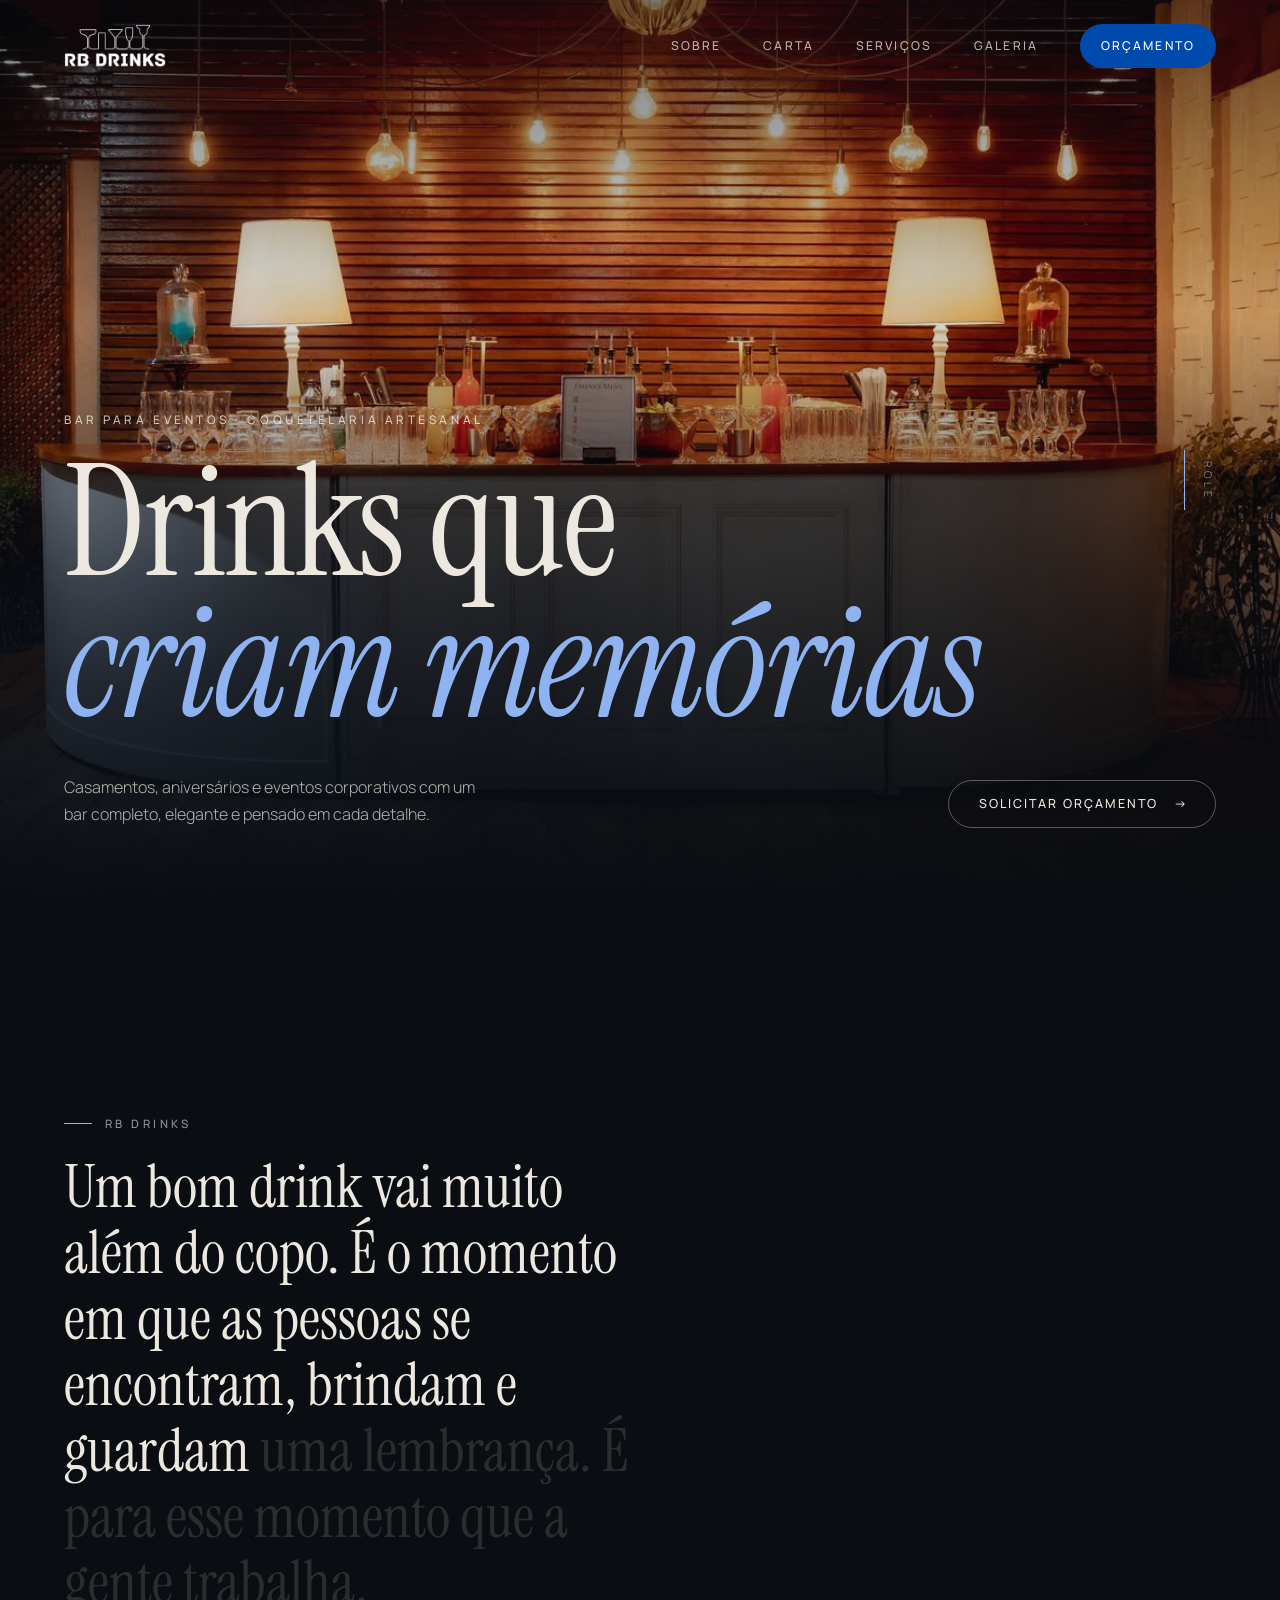
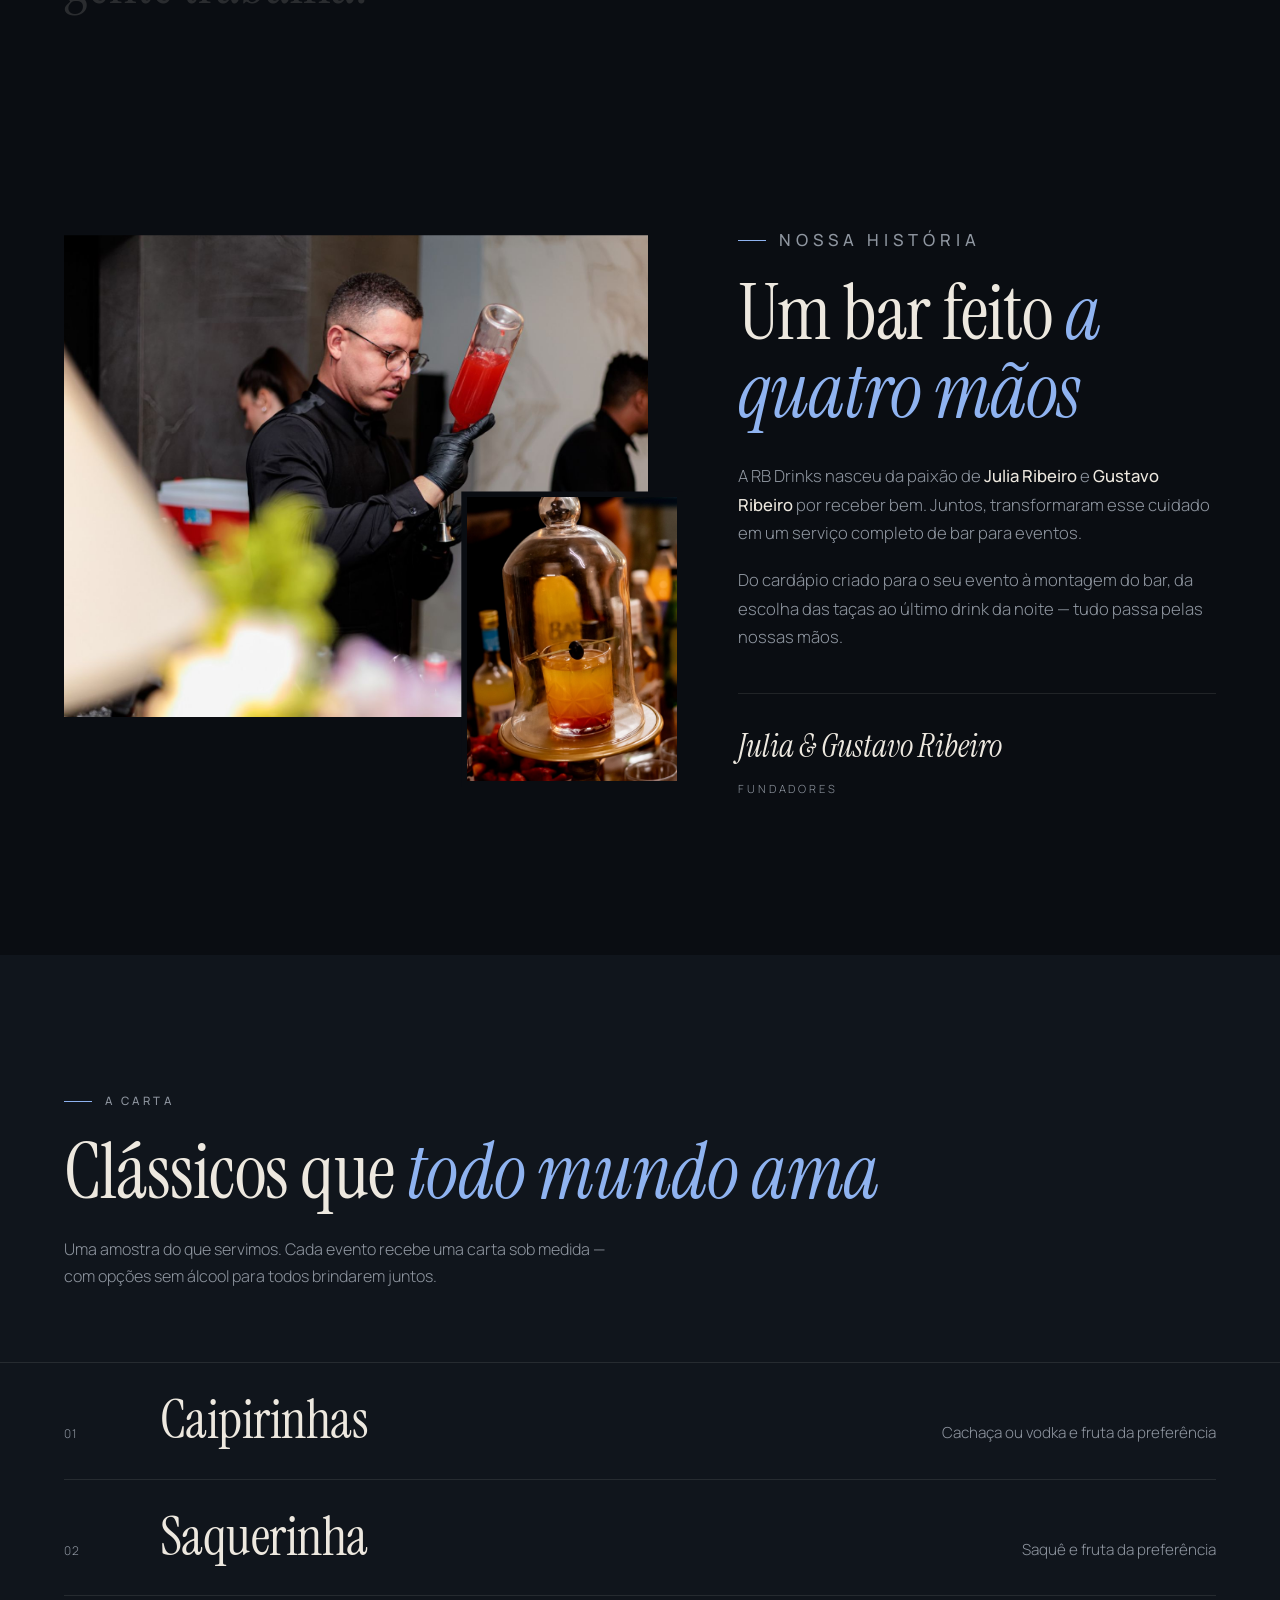
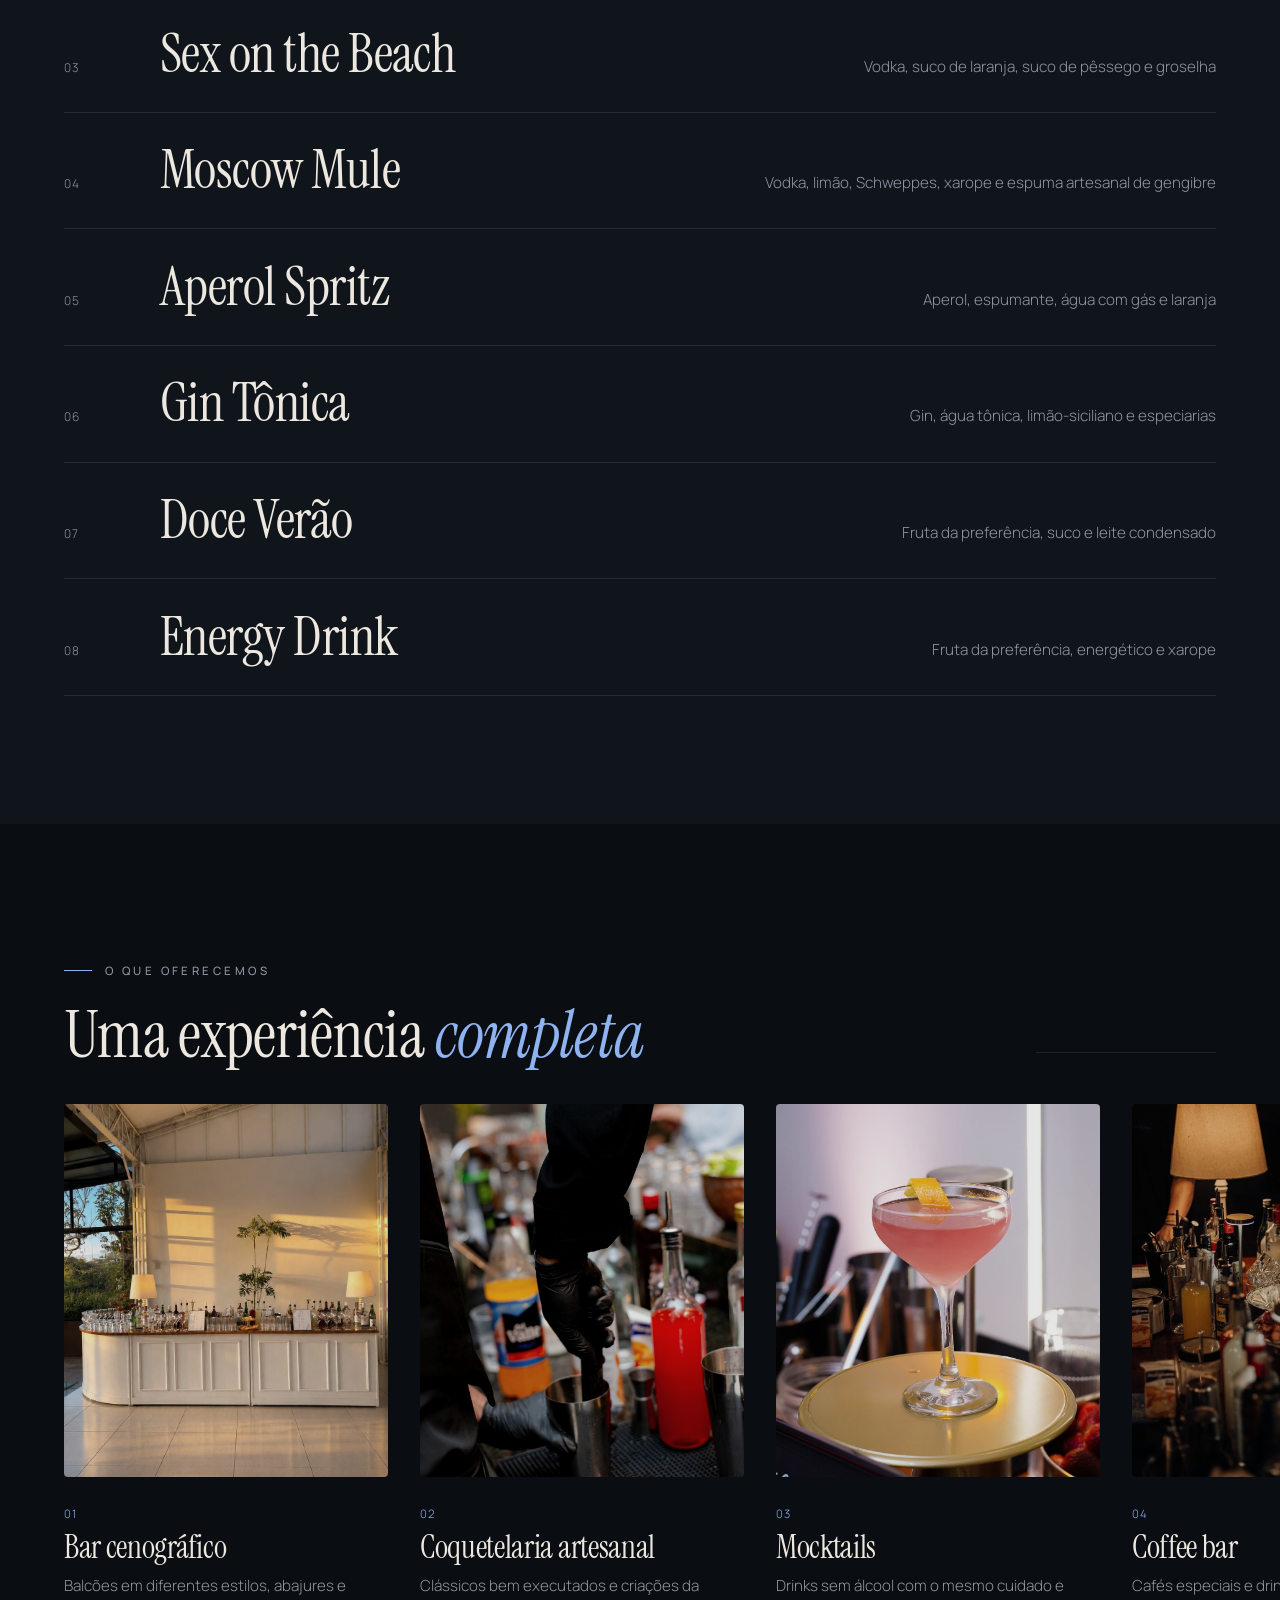
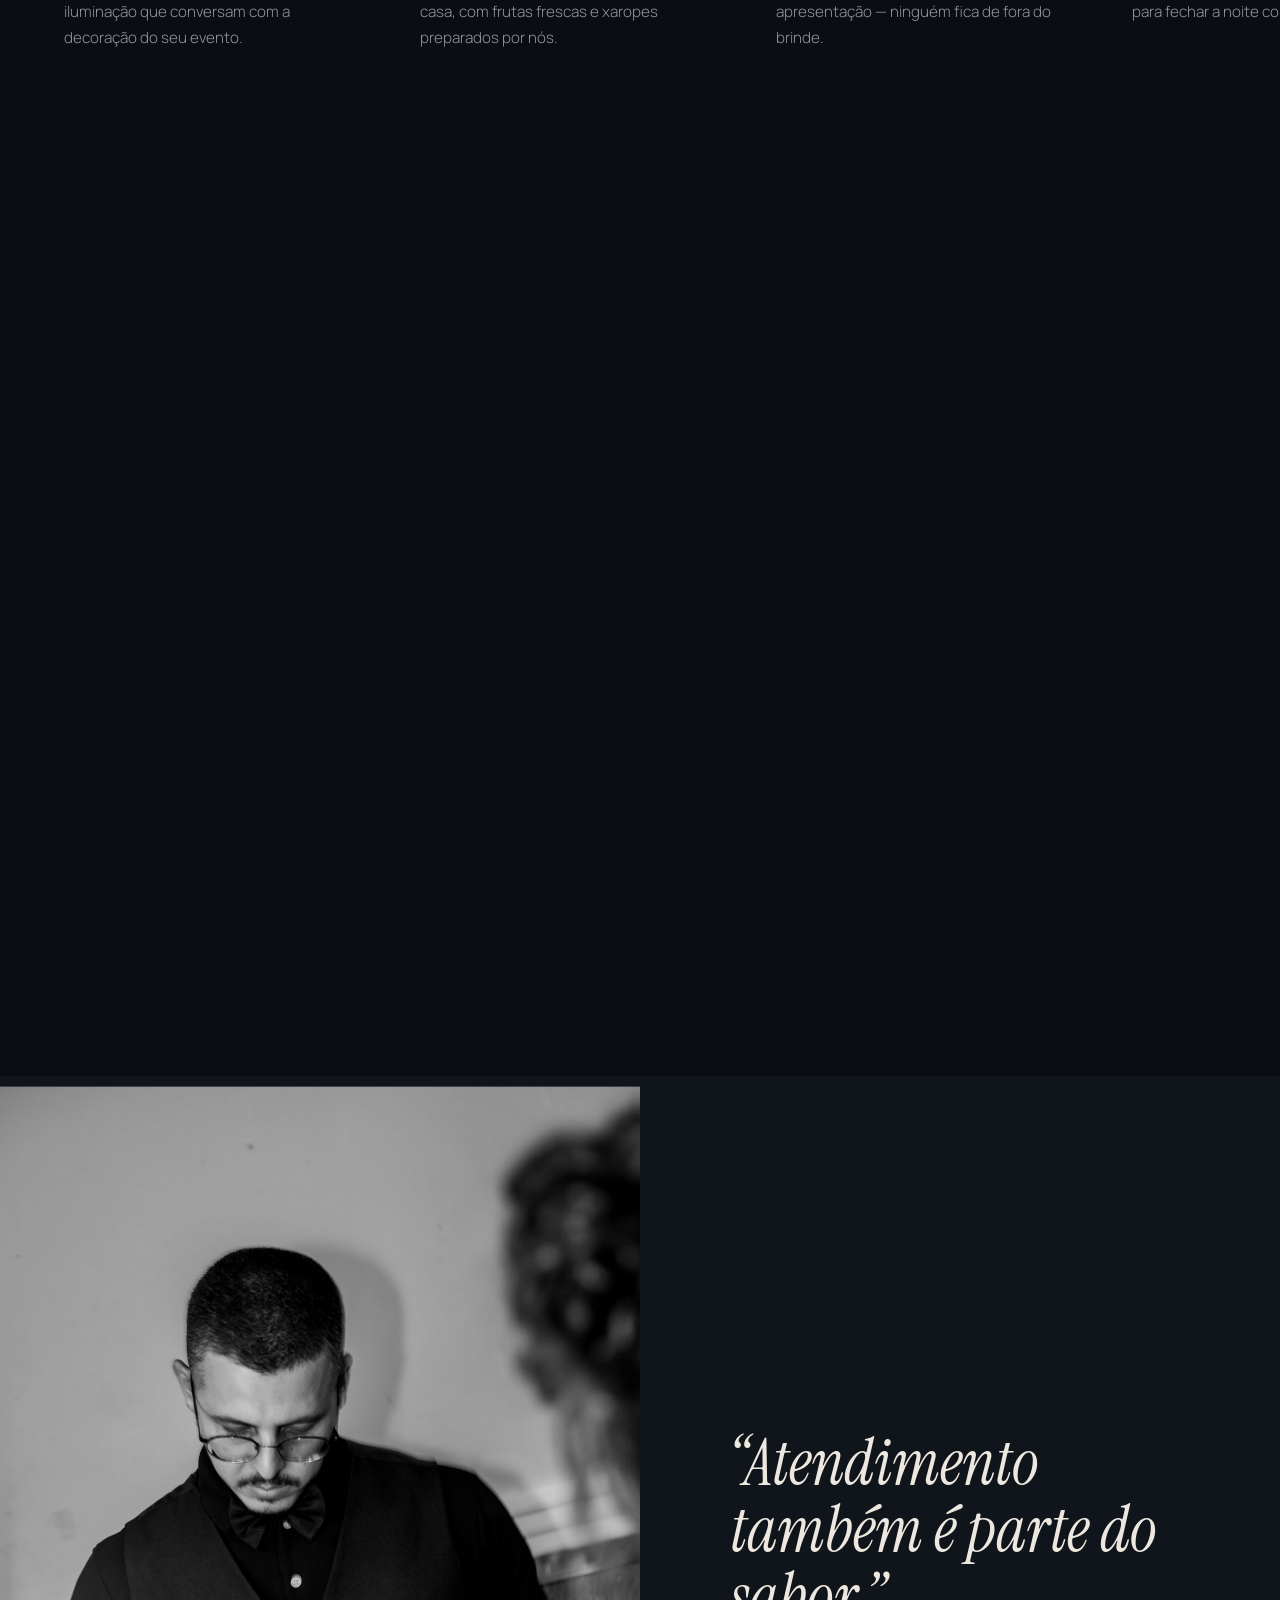
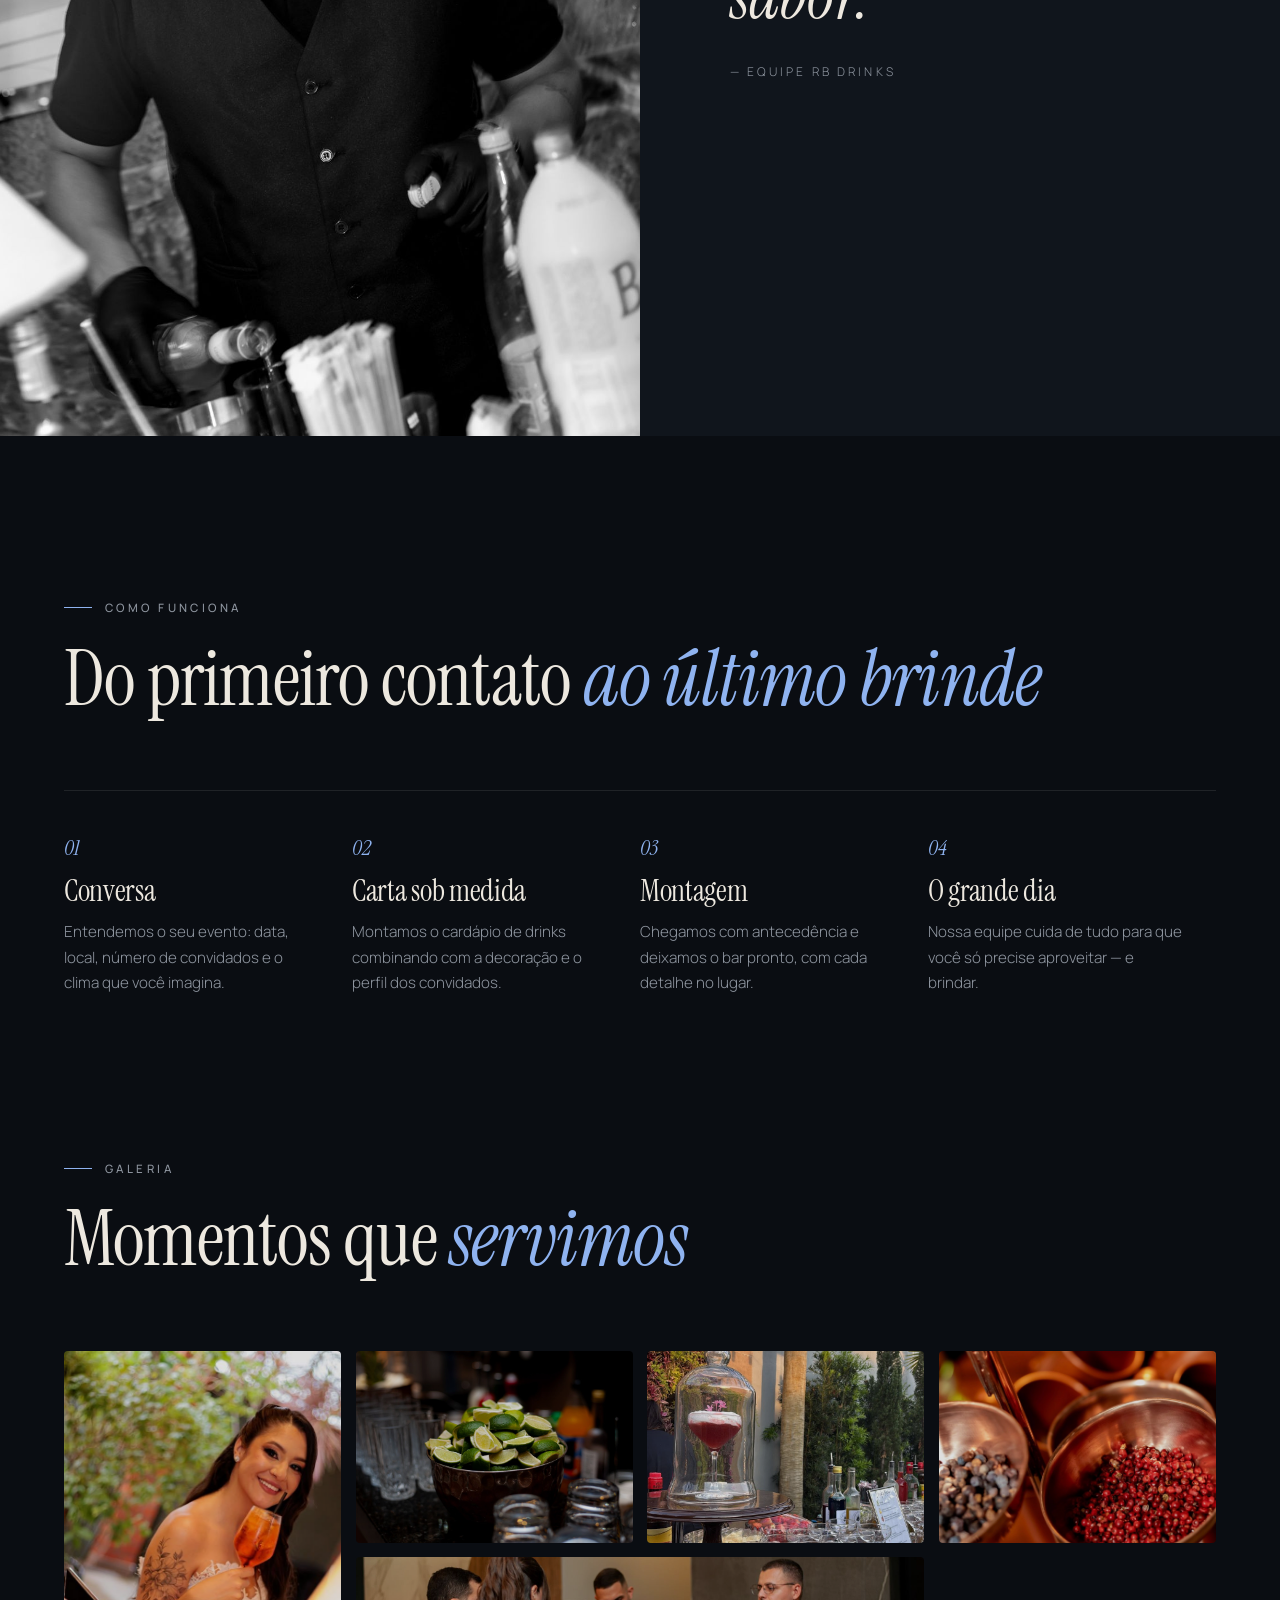
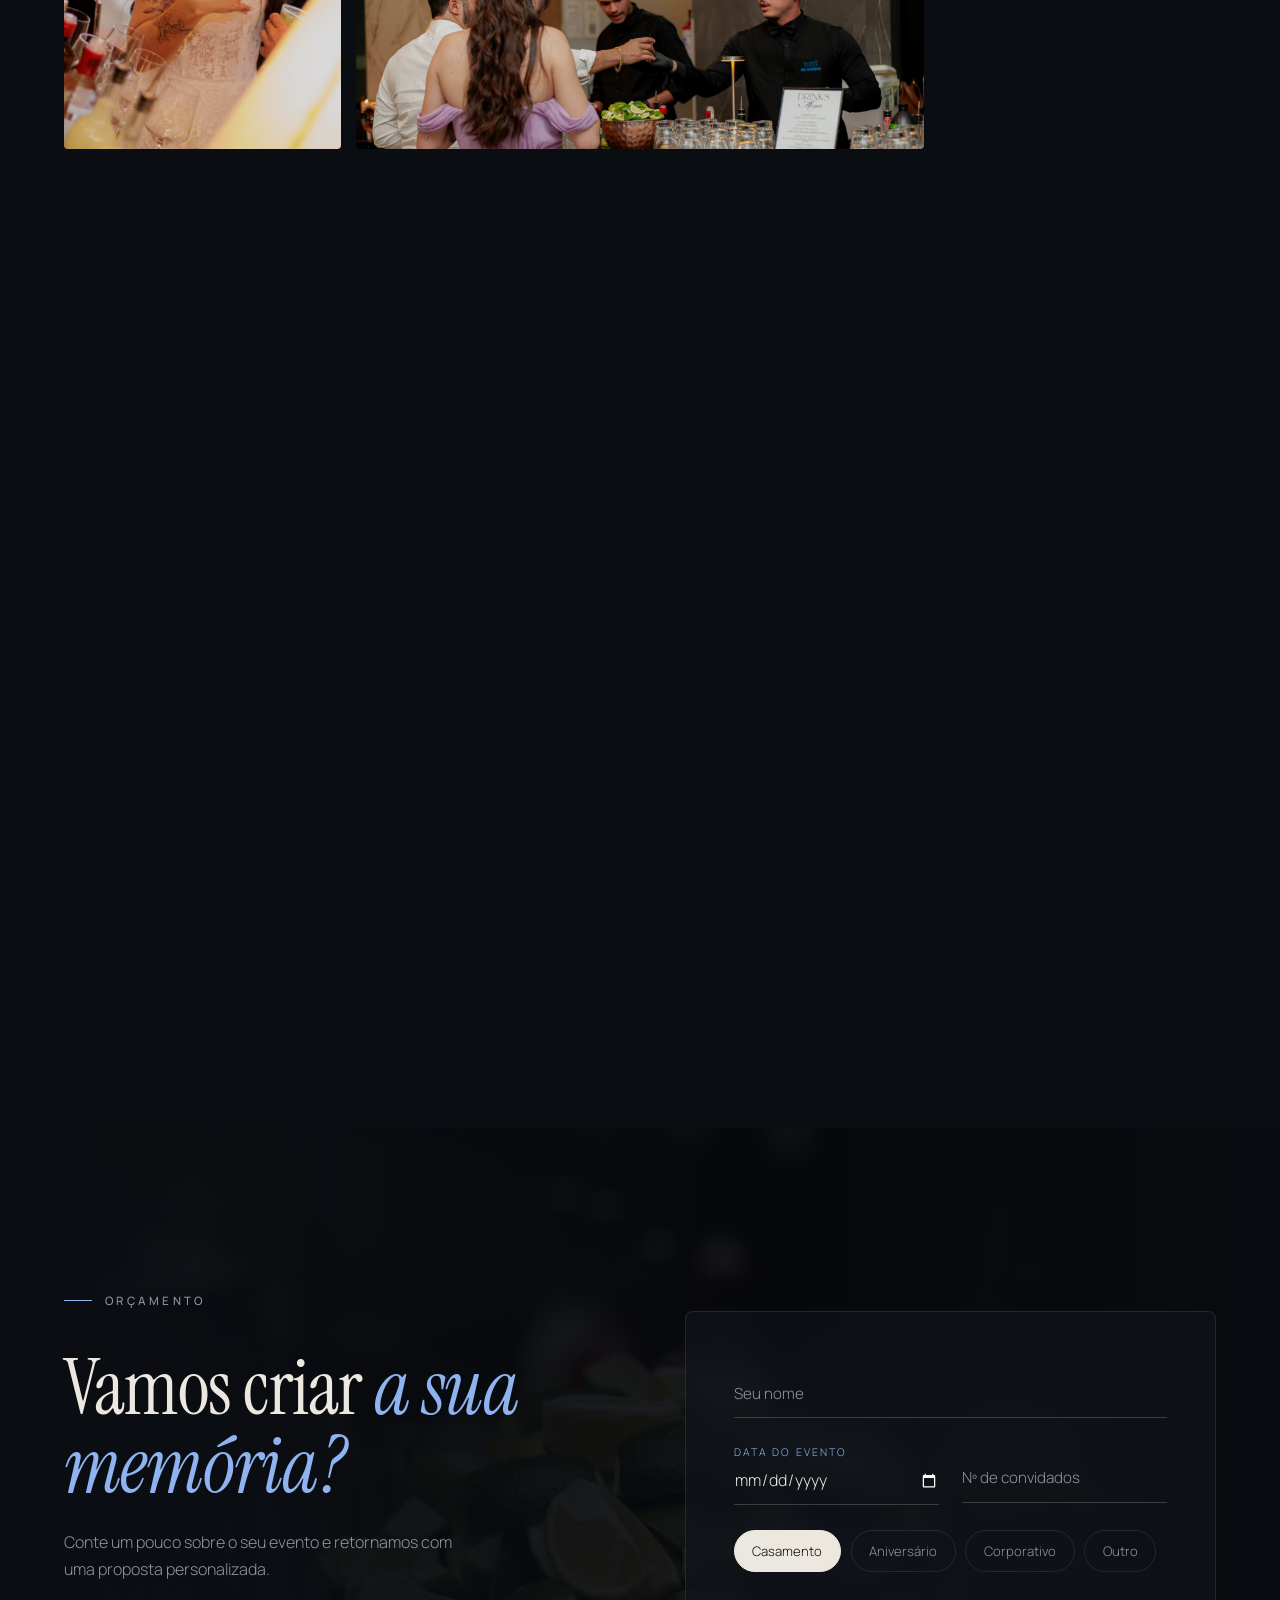
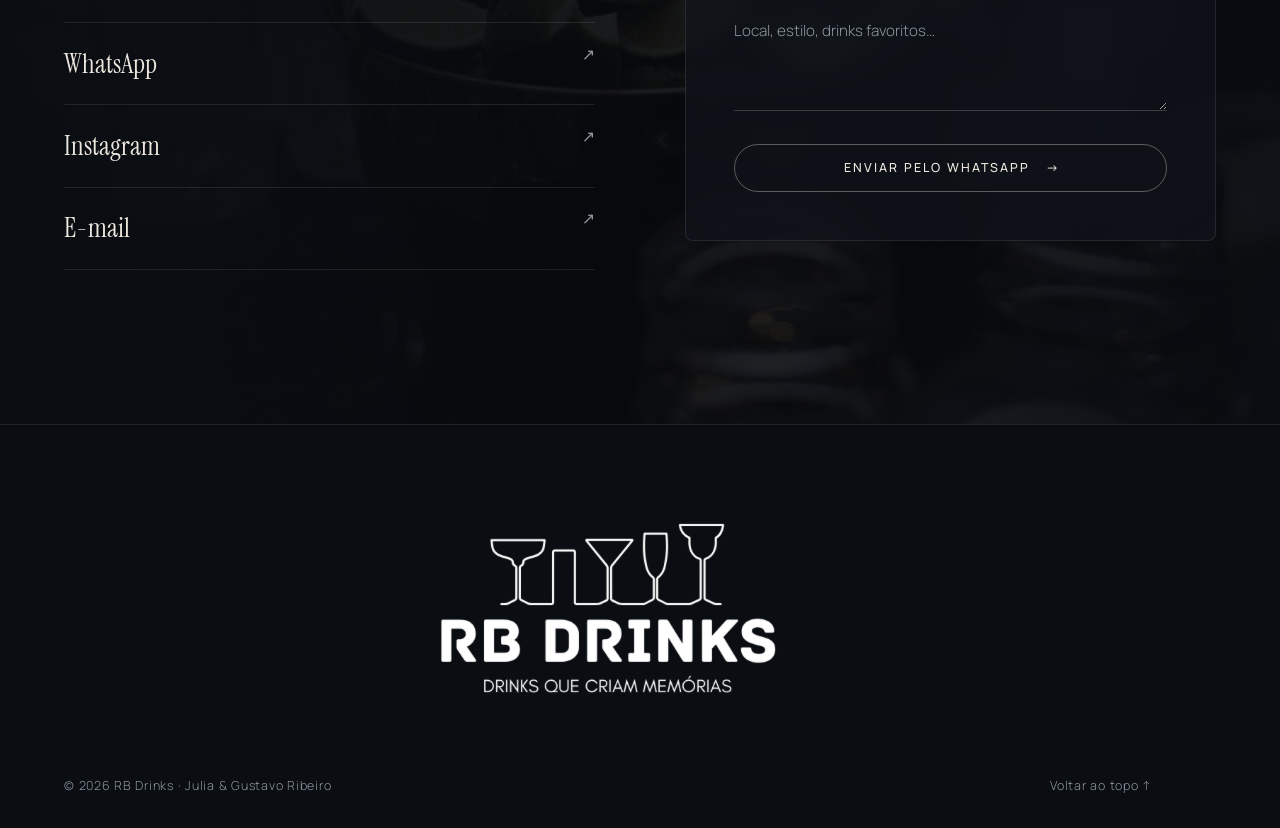
==== escuro.html @ 1d5dd1b5 "Site RB Drinks: versão clara e versão escura Co-Authored-By: Claude Opus 5.5 <noreply@anthropic.com>" ====
<!DOCTYPE html>
<html lang="pt-BR">
<head>
  <meta charset="UTF-8" />
  <meta name="viewport" content="width=device-width, initial-scale=1.0" />
  <title>RB Drinks · Drinks que criam memórias</title>
  <meta name="description" content="RB Drinks — bar completo para casamentos, aniversários e eventos corporativos. Coquetelaria artesanal, equipe uniformizada e estrutura elegante." />
  <meta name="theme-color" content="#0a0d12" />
  <link rel="preconnect" href="https://fonts.googleapis.com" />
  <link rel="preconnect" href="https://fonts.gstatic.com" crossorigin />
  <link href="https://fonts.googleapis.com/css2?family=Instrument+Serif:ital@0;1&family=Manrope:wght@300;400;500;600&display=swap" rel="stylesheet" />
  <link rel="stylesheet" href="escuro.css" />
  <link rel="icon" href="assets/brand/icone-azul.png" type="image/png" />
</head>
<body class="is-loading">

  <!-- Intro -->
  <div class="loader" id="loader" aria-hidden="true">
    <img src="assets/brand/icone-branco.png" alt="" class="loader__icon" />
    <span class="loader__bar"><i></i></span>
  </div>

  <!-- Navegação -->
  <header class="nav" id="nav">
    <a href="#topo" class="nav__brand" aria-label="RB Drinks — início">
      <img src="assets/brand/marca-branco.png" alt="RB Drinks" />
    </a>
    <nav class="nav__links" id="navLinks">
      <a href="#sobre">Sobre</a>
      <a href="#carta">Carta</a>
      <a href="#servicos">Serviços</a>
      <a href="#galeria">Galeria</a>
      <a href="#contato" class="nav__cta"><span>Orçamento</span></a>
    </nav>
    <button class="nav__toggle" id="navToggle" aria-label="Abrir menu" aria-expanded="false"><span></span><span></span></button>
  </header>

  <main>
    <!-- HERO -->
    <section class="hero" id="topo">
      <div class="hero__bg"><img src="assets/img/bar-frontal.jpg" alt="Bar RB Drinks iluminado com lâmpadas pendentes" /></div>
      <div class="hero__content">
        <p class="hero__kicker"><span class="line"><span>Bar para eventos · Coquetelaria artesanal</span></span></p>
        <h1 class="hero__title">
          <span class="line"><span>Drinks que</span></span>
          <span class="line"><span><em>criam memórias</em></span></span>
        </h1>
        <div class="hero__foot">
          <p class="line"><span>Casamentos, aniversários e eventos corporativos com um bar completo, elegante e pensado em cada detalhe.</span></p>
          <a href="#contato" class="btn"><span>Solicitar orçamento</span><i>→</i></a>
        </div>
      </div>
      <a href="#manifesto" class="hero__scroll" aria-label="Rolar para baixo"><span>Role</span><i></i></a>
    </section>

    <!-- MANIFESTO -->
    <section class="manifesto" id="manifesto">
      <p class="eyebrow">RB Drinks</p>
      <p class="manifesto__text" data-words>Um bom drink vai muito além do copo. É o momento em que as pessoas se encontram, brindam e guardam uma lembrança. É para esse momento que a gente trabalha.</p>
    </section>

    <!-- SOBRE -->
    <section class="about" id="sobre">
      <div class="about__media">
        <figure class="clip"><img src="assets/img/bartender-servindo.jpg" alt="Bartender da RB Drinks preparando um drink" loading="lazy" data-speed="0.08" /></figure>
        <figure class="clip about__small"><img src="assets/img/redoma-laranja.jpg" alt="Drink apresentado sob redoma de vidro" loading="lazy" /></figure>
      </div>
      <div class="about__text">
        <p class="eyebrow reveal">Nossa história</p>
        <h2 class="reveal">Um bar feito <em>a quatro mãos</em></h2>
        <p class="reveal">A RB Drinks nasceu da paixão de <strong>Julia Ribeiro</strong> e <strong>Gustavo Ribeiro</strong> por receber bem. Juntos, transformaram esse cuidado em um serviço completo de bar para eventos.</p>
        <p class="reveal">Do cardápio criado para o seu evento à montagem do bar, da escolha das taças ao último drink da noite — tudo passa pelas nossas mãos.</p>
        <div class="about__sign reveal">
          <span>Julia &amp; Gustavo Ribeiro</span>
          <small>Fundadores</small>
        </div>
      </div>
    </section>

    <!-- CARTA -->
    <section class="menu" id="carta">
      <div class="section-head">
        <p class="eyebrow reveal">A carta</p>
        <h2 class="reveal">Clássicos que <em>todo mundo ama</em></h2>
        <p class="section-head__sub reveal">Uma amostra do que servimos. Cada evento recebe uma carta sob medida — com opções sem álcool para todos brindarem juntos.</p>
      </div>

      <ul class="menu__list" id="menuList">
        <li class="menu__item reveal" data-img="assets/img/caipirinha.jpg">
          <span class="menu__n">01</span>
          <h3>Caipirinhas</h3>
          <p>Cachaça ou vodka e fruta da preferência</p>
        </li>
        <li class="menu__item reveal" data-img="assets/img/noivos-brinde.jpg">
          <span class="menu__n">02</span>
          <h3>Saquerinha</h3>
          <p>Saquê e fruta da preferência</p>
        </li>
        <li class="menu__item reveal" data-img="assets/img/redoma-laranja-2.jpg">
          <span class="menu__n">03</span>
          <h3>Sex on the Beach</h3>
          <p>Vodka, suco de laranja, suco de pêssego e groselha</p>
        </li>
        <li class="menu__item reveal" data-img="assets/img/canecas.jpg">
          <span class="menu__n">04</span>
          <h3>Moscow Mule</h3>
          <p>Vodka, limão, Schweppes, xarope e espuma artesanal de gengibre</p>
        </li>
        <li class="menu__item reveal" data-img="assets/img/aperol-servindo.jpg">
          <span class="menu__n">05</span>
          <h3>Aperol Spritz</h3>
          <p>Aperol, espumante, água com gás e laranja</p>
        </li>
        <li class="menu__item reveal" data-img="assets/img/gin-tonica.jpg">
          <span class="menu__n">06</span>
          <h3>Gin Tônica</h3>
          <p>Gin, água tônica, limão-siciliano e especiarias</p>
        </li>
        <li class="menu__item reveal" data-img="assets/img/bartender-sorriso.jpg">
          <span class="menu__n">07</span>
          <h3>Doce Verão</h3>
          <p>Fruta da preferência, suco e leite condensado</p>
        </li>
        <li class="menu__item reveal" data-img="assets/img/drink-vermelho.jpg">
          <span class="menu__n">08</span>
          <h3>Energy Drink</h3>
          <p>Fruta da preferência, energético e xarope</p>
        </li>
      </ul>
      <div class="menu__preview" id="menuPreview" aria-hidden="true"><img alt="" /></div>
    </section>

    <!-- SERVIÇOS (scroll horizontal) -->
    <section class="hs" id="servicos">
      <div class="hs__sticky">
        <div class="hs__head">
          <p class="eyebrow">O que oferecemos</p>
          <h2>Uma experiência <em>completa</em></h2>
          <div class="hs__progress"><i id="hsBar"></i></div>
        </div>
        <div class="hs__track" id="hsTrack">
          <article class="hs__card">
            <div class="hs__img"><img src="assets/img/bar-por-do-sol.jpg" alt="Bar branco montado ao pôr do sol" loading="lazy" /></div>
            <span>01</span><h3>Bar cenográfico</h3>
            <p>Balcões em diferentes estilos, abajures e iluminação que conversam com a decoração do seu evento.</p>
          </article>
          <article class="hs__card">
            <div class="hs__img"><img src="assets/img/macerando.jpg" alt="Bartender macerando um drink" loading="lazy" /></div>
            <span>02</span><h3>Coquetelaria artesanal</h3>
            <p>Clássicos bem executados e criações da casa, com frutas frescas e xaropes preparados por nós.</p>
          </article>
          <article class="hs__card">
            <div class="hs__img"><img src="assets/img/drink-zero.jpg" alt="Drink rosa sem álcool" loading="lazy" /></div>
            <span>03</span><h3>Mocktails</h3>
            <p>Drinks sem álcool com o mesmo cuidado e apresentação — ninguém fica de fora do brinde.</p>
          </article>
          <article class="hs__card">
            <div class="hs__img"><img src="assets/img/bar-noite.jpg" alt="Detalhe do bar à noite" loading="lazy" /></div>
            <span>04</span><h3>Coffee bar</h3>
            <p>Cafés especiais e drinks à base de café para fechar a noite com aconchego.</p>
          </article>
          <article class="hs__card">
            <div class="hs__img"><img src="assets/img/bartender-coqueteleira.jpg" alt="Bartender uniformizado da RB Drinks" loading="lazy" /></div>
            <span>05</span><h3>Equipe uniformizada</h3>
            <p>Bartenders treinados, discretos e atenciosos, do início ao fim da festa.</p>
          </article>
          <article class="hs__card">
            <div class="hs__img"><img src="assets/img/bar-detalhe-campari.jpg" alt="Taças e garrafas organizadas no bar" loading="lazy" /></div>
            <span>06</span><h3>Tudo incluso</h3>
            <p>Taças e copos de cristal, insumos, gelo, montagem e desmontagem. Você só aproveita.</p>
          </article>
        </div>
      </div>
    </section>

    <!-- EQUIPE / CITAÇÃO -->
    <section class="quote">
      <figure class="quote__img clip"><img src="assets/img/bartender-pb.jpg" alt="Bartender preparando drink, em preto e branco" loading="lazy" data-speed="0.1" /></figure>
      <blockquote class="quote__text">
        <p data-words>“Atendimento também é parte do sabor.”</p>
        <cite class="reveal">— Equipe RB Drinks</cite>
      </blockquote>
    </section>

    <!-- PROCESSO -->
    <section class="steps">
      <div class="section-head">
        <p class="eyebrow reveal">Como funciona</p>
        <h2 class="reveal">Do primeiro contato <em>ao último brinde</em></h2>
      </div>
      <ol class="steps__list" id="steps">
        <li class="reveal"><span>01</span><h3>Conversa</h3><p>Entendemos o seu evento: data, local, número de convidados e o clima que você imagina.</p></li>
        <li class="reveal"><span>02</span><h3>Carta sob medida</h3><p>Montamos o cardápio de drinks combinando com a decoração e o perfil dos convidados.</p></li>
        <li class="reveal"><span>03</span><h3>Montagem</h3><p>Chegamos com antecedência e deixamos o bar pronto, com cada detalhe no lugar.</p></li>
        <li class="reveal"><span>04</span><h3>O grande dia</h3><p>Nossa equipe cuida de tudo para que você só precise aproveitar — e brindar.</p></li>
      </ol>
    </section>

    <!-- GALERIA -->
    <section class="gallery" id="galeria">
      <div class="section-head">
        <p class="eyebrow reveal">Galeria</p>
        <h2 class="reveal">Momentos que <em>servimos</em></h2>
      </div>
      <div class="gallery__grid" id="gallery">
        <figure class="g-tall"><img src="assets/img/noiva-aperol.jpg" alt="Noiva brindando com Aperol Spritz" loading="lazy" /></figure>
        <figure><img src="assets/img/limoes.jpg" alt="Limões cortados no bar" loading="lazy" /></figure>
        <figure><img src="assets/img/drink-redoma.jpg" alt="Drink sob redoma de vidro" loading="lazy" /></figure>
        <figure class="g-wide"><img src="assets/img/servico-bar.jpg" alt="Equipe servindo convidados" loading="lazy" /></figure>
        <figure><img src="assets/img/pimentas.jpg" alt="Especiarias para gin tônica" loading="lazy" /></figure>
        <figure class="g-tall"><img src="assets/img/bar-deck.jpg" alt="Bar verde em deck ao ar livre" loading="lazy" /></figure>
        <figure><img src="assets/img/morangos.jpg" alt="Morangos frescos no bar" loading="lazy" /></figure>
        <figure><img src="assets/img/convidada-aperol.jpg" alt="Convidada com Aperol" loading="lazy" /></figure>
        <figure class="g-wide"><img src="assets/img/bar-tijolos.jpg" alt="Bar branco em salão de tijolos" loading="lazy" /></figure>
        <figure><img src="assets/img/drink-caramelo.jpg" alt="Drink com caramelo" loading="lazy" /></figure>
        <figure class="g-tall"><img src="assets/img/tequila.jpg" alt="Tequila servida em shots" loading="lazy" /></figure>
        <figure><img src="assets/img/bar-verde.jpg" alt="Bar verde com garrafas" loading="lazy" /></figure>
        <figure><img src="assets/img/limao-siciliano.jpg" alt="Limão-siciliano fatiado" loading="lazy" /></figure>
        <figure class="g-wide"><img src="assets/img/bar-lampadas.jpg" alt="Bar com lâmpadas pendentes" loading="lazy" /></figure>
      </div>
    </section>

    <!-- CONTATO -->
    <section class="contact" id="contato">
      <div class="contact__bg"><img src="assets/img/limoes.jpg" alt="" loading="lazy" /></div>
      <div class="contact__inner">
        <div class="contact__text">
          <p class="eyebrow reveal">Orçamento</p>
          <h2 class="reveal">Vamos criar <em>a sua memória?</em></h2>
          <p class="reveal">Conte um pouco sobre o seu evento e retornamos com uma proposta personalizada.</p>
          <ul class="contact__links reveal">
            <li><a href="https://wa.me/5500000000000" target="_blank" rel="noopener" class="js-wa">WhatsApp <i>↗</i></a></li>
            <li><a href="https://instagram.com/rbdrinks" target="_blank" rel="noopener">Instagram <i>↗</i></a></li>
            <li><a href="mailto:contato@rbdrinks.com.br">E-mail <i>↗</i></a></li>
          </ul>
        </div>
        <form class="form reveal" id="contactForm">
          <div class="field"><input type="text" name="nome" id="f-nome" placeholder=" " required /><label for="f-nome">Seu nome</label></div>
          <div class="form__row">
            <div class="field"><input type="date" name="data" id="f-data" placeholder=" " /><label for="f-data">Data do evento</label></div>
            <div class="field"><input type="number" name="convidados" id="f-conv" min="1" placeholder=" " /><label for="f-conv">Nº de convidados</label></div>
          </div>
          <div class="chips" role="radiogroup" aria-label="Tipo de evento">
            <label><input type="radio" name="tipo" value="Casamento" checked /><span>Casamento</span></label>
            <label><input type="radio" name="tipo" value="Aniversário" /><span>Aniversário</span></label>
            <label><input type="radio" name="tipo" value="Corporativo" /><span>Corporativo</span></label>
            <label><input type="radio" name="tipo" value="Outro" /><span>Outro</span></label>
          </div>
          <div class="field"><textarea name="mensagem" id="f-msg" rows="3" placeholder=" "></textarea><label for="f-msg">Local, estilo, drinks favoritos…</label></div>
          <button type="submit" class="btn btn--full"><span>Enviar pelo WhatsApp</span><i>→</i></button>
        </form>
      </div>
    </section>
  </main>

  <footer class="footer">
    <img src="assets/brand/logo-branco.png" alt="RB Drinks — Drinks que criam memórias" class="footer__logo reveal" />
    <div class="footer__row">
      <p>© <span id="year"></span> RB Drinks · Julia &amp; Gustavo Ribeiro</p>
      <a href="#topo">Voltar ao topo ↑</a>
    </div>
  </footer>

  <!-- Lightbox -->
  <div class="lightbox" id="lightbox" aria-hidden="true">
    <button class="lightbox__close" aria-label="Fechar">✕</button>
    <button class="lightbox__nav lightbox__prev" aria-label="Anterior">←</button>
    <img alt="" />
    <button class="lightbox__nav lightbox__next" aria-label="Próxima">→</button>
    <span class="lightbox__count" id="lbCount"></span>
  </div>

  <a href="https://wa.me/5500000000000" class="wa-float js-wa" target="_blank" rel="noopener" aria-label="Fale no WhatsApp">
    <svg viewBox="0 0 24 24" width="24" height="24" fill="currentColor"><path d="M17.5 14.4c-.3-.1-1.7-.8-2-.9-.3-.1-.5-.1-.7.1-.2.3-.8.9-.9 1.1-.2.2-.3.2-.6.1-.3-.1-1.2-.5-2.3-1.4-.9-.8-1.4-1.7-1.6-2-.2-.3 0-.5.1-.6l.4-.5c.1-.2.2-.3.3-.5.1-.2 0-.4 0-.5l-.9-2.2c-.2-.6-.5-.5-.7-.5h-.6c-.2 0-.5.1-.8.4-.3.3-1 1-1 2.4s1 2.8 1.2 3c.1.2 2 3.1 4.9 4.3 2.4.9 2.9.8 3.4.7.5-.1 1.7-.7 2-1.4.2-.7.2-1.3.2-1.4-.1-.1-.3-.2-.6-.3zM12 21.8c-1.8 0-3.5-.5-5-1.4l-.4-.2-3.7 1 1-3.6-.2-.4C2.7 15.6 2.2 13.8 2.2 12 2.2 6.6 6.6 2.2 12 2.2c2.6 0 5.1 1 6.9 2.9 1.8 1.8 2.9 4.3 2.9 6.9 0 5.4-4.4 9.8-9.8 9.8zM20.5 3.5C18.2 1.2 15.2 0 12 0 5.4 0 0 5.4 0 12c0 2.1.6 4.2 1.6 6L0 24l6.2-1.6c1.8 1 3.8 1.5 5.8 1.5 6.6 0 12-5.4 12-12 0-3.2-1.2-6.2-3.5-8.4z"/></svg>
  </a>

  <script src="escuro.js"></script>
</body>
</html>
---- escuro.css ----
/* ==========================================================
   RB Drinks — versão escura
   ========================================================== */
:root {
  --bg: #0a0d12;
  --bg-2: #10151c;
  --bg-3: #161c25;
  --text: #ede8df;          /* marfim quente */
  --muted: #8f96a0;
  --line: rgba(237, 232, 223, .1);
  --brand: #004aad;         /* azul do logo */
  --accent: #8fb3f0;        /* azul claro legível no escuro */

  --serif: "Instrument Serif", Georgia, serif;
  --sans: "Manrope", system-ui, sans-serif;

  --pad: clamp(1.25rem, 5vw, 5rem);
  --ease: cubic-bezier(.16, 1, .3, 1);
}

* { box-sizing: border-box; margin: 0; padding: 0; }
html { scroll-behavior: smooth; }
body {
  font-family: var(--sans);
  font-weight: 300;
  color: var(--text);
  background: var(--bg);
  line-height: 1.7;
  -webkit-font-smoothing: antialiased;
  overflow-x: hidden;
}
body.is-loading { overflow: hidden; }
img { display: block; max-width: 100%; }
a { color: inherit; text-decoration: none; }
::selection { background: var(--brand); color: #fff; }

h1, h2, h3 { font-family: var(--serif); font-weight: 400; line-height: 1.02; letter-spacing: -.01em; }
h2 { font-size: clamp(2.6rem, 6vw, 5rem); }
h2 em, h1 em { font-style: italic; color: var(--accent); }

.eyebrow {
  display: inline-flex; align-items: center; gap: .8rem;
  font-size: .72rem; letter-spacing: .3em; text-transform: uppercase;
  color: var(--muted); font-weight: 500; margin-bottom: 1.4rem;
}
.eyebrow::before { content: ""; width: 28px; height: 1px; background: var(--accent); }

.section-head { padding: 0 var(--pad); max-width: 1400px; margin: 0 auto 4.5rem; }
.section-head__sub { color: var(--muted); max-width: 34rem; margin-top: 1.5rem; }

/* ---------- Botão ---------- */
.btn {
  position: relative; overflow: hidden; isolation: isolate;
  display: inline-flex; align-items: center; gap: 1rem;
  padding: 1.05rem 1.6rem 1.05rem 1.9rem;
  border: 1px solid rgba(237,232,223,.35); border-radius: 999px;
  font: 500 .78rem/1 var(--sans); letter-spacing: .16em; text-transform: uppercase;
  color: var(--text); background: transparent; cursor: pointer;
  transition: color .5s var(--ease), border-color .5s var(--ease);
}
.btn::before {
  content: ""; position: absolute; inset: 0; z-index: -1; background: var(--text);
  transform: translateY(101%); border-radius: inherit; transition: transform .6s var(--ease);
}
.btn i { font-style: normal; transition: transform .5s var(--ease); }
.btn:hover { color: var(--bg); border-color: var(--text); }
.btn:hover::before { transform: none; }
.btn:hover i { transform: translateX(4px); }
.btn--full { width: 100%; justify-content: center; }

/* ---------- Loader ---------- */
.loader {
  position: fixed; inset: 0; z-index: 200; background: var(--bg);
  display: grid; place-content: center; justify-items: center; gap: 1.6rem;
  transition: transform 1s var(--ease) .1s;
}
.loader__icon { width: 120px; opacity: 0; animation: fadeIn .8s var(--ease) .1s forwards; }
.loader__bar { width: 120px; height: 1px; background: var(--line); overflow: hidden; }
.loader__bar i { display: block; height: 100%; background: var(--accent); transform-origin: left; transform: scaleX(0); animation: load 1s var(--ease) .2s forwards; }
.loader.is-done { transform: translateY(-100%); }
@keyframes fadeIn { to { opacity: 1; } }
@keyframes load { to { transform: scaleX(1); } }

/* ---------- Nav ---------- */
.nav {
  position: fixed; inset: 0 0 auto; z-index: 60;
  display: flex; align-items: center; justify-content: space-between;
  padding: 1.5rem var(--pad);
  transition: padding .5s var(--ease), background .5s, transform .5s var(--ease);
}
.nav.is-scrolled { padding-block: .9rem; background: rgba(10,13,18,.72); backdrop-filter: blur(16px); -webkit-backdrop-filter: blur(16px); border-bottom: 1px solid var(--line); }
.nav.is-hidden { transform: translateY(-100%); }
.nav__brand img { height: 44px; width: auto; transition: height .5s var(--ease); }
.nav.is-scrolled .nav__brand img { height: 36px; }
.nav__links { display: flex; align-items: center; gap: 2.6rem; font-size: .76rem; letter-spacing: .18em; text-transform: uppercase; font-weight: 500; }
.nav__links a:not(.nav__cta) { position: relative; color: rgba(237,232,223,.75); transition: color .3s; }
.nav__links a:not(.nav__cta)::after { content: ""; position: absolute; left: 0; right: 0; bottom: -6px; height: 1px; background: var(--accent); transform: scaleX(0); transform-origin: right; transition: transform .5s var(--ease); }
.nav__links a:not(.nav__cta):hover { color: var(--text); }
.nav__links a:not(.nav__cta):hover::after { transform: scaleX(1); transform-origin: left; }
.nav__cta { padding: .7rem 1.3rem; border-radius: 999px; background: var(--brand); color: #fff; transition: background .3s; }
.nav__cta:hover { background: #0a5bd0; }
.nav__toggle { display: none; width: 34px; height: 22px; position: relative; background: none; border: 0; cursor: pointer; z-index: 2; }
.nav__toggle span { position: absolute; left: 0; right: 0; height: 1.5px; background: var(--text); transition: all .4s var(--ease); }
.nav__toggle span:first-child { top: 6px; }
.nav__toggle span:last-child { bottom: 6px; }
.nav__toggle[aria-expanded="true"] span:first-child { top: 10px; transform: rotate(45deg); }
.nav__toggle[aria-expanded="true"] span:last-child { bottom: 10px; transform: rotate(-45deg); }

/* ---------- Hero ---------- */
.hero { position: relative; height: 100svh; min-height: 620px; overflow: hidden; display: flex; align-items: flex-end; }
.hero__bg { position: absolute; inset: 0; }
.hero__bg img { width: 100%; height: 100%; object-fit: cover; transform: scale(1.15); transition: transform 2.6s var(--ease); }
.hero__bg::after {
  content: ""; position: absolute; inset: 0;
  background:
    linear-gradient(180deg, rgba(10,13,18,.55) 0%, rgba(10,13,18,.15) 35%, rgba(10,13,18,.75) 75%, var(--bg) 100%),
    radial-gradient(80% 60% at 20% 90%, rgba(0,74,173,.25), transparent 70%);
}
body.is-ready .hero__bg img { transform: scale(1.02); }
.hero__content { position: relative; width: 100%; padding: 0 var(--pad) clamp(3rem, 8vh, 6rem); }
.hero__kicker { font-size: .74rem; letter-spacing: .3em; text-transform: uppercase; color: rgba(237,232,223,.8); margin-bottom: 1.4rem; font-weight: 500; }
.hero__title { font-size: clamp(3.6rem, 12vw, 11rem); line-height: .92; }
.hero__title em { color: var(--accent); }
.hero__foot { display: flex; justify-content: space-between; align-items: flex-end; gap: 2rem; margin-top: 2.4rem; flex-wrap: wrap; }
.hero__foot p { max-width: 26rem; color: rgba(237,232,223,.75); }
.line { display: block; overflow: hidden; padding-bottom: .12em; margin-bottom: -.12em; }
.line > span { display: block; transform: translateY(105%); transition: transform 1.3s var(--ease); }
body.is-ready .line > span { transform: none; }
.hero__title .line:nth-child(2) > span { transition-delay: .12s; }
.hero__foot .line > span { transition-delay: .3s; }
.hero__foot .btn { opacity: 0; transform: translateY(20px); transition: opacity 1s var(--ease) .45s, transform 1s var(--ease) .45s, color .5s, border-color .5s; }
body.is-ready .hero__foot .btn { opacity: 1; transform: none; }
.hero__scroll { position: absolute; right: var(--pad); top: 50%; display: grid; justify-items: center; gap: .8rem; font-size: .66rem; letter-spacing: .3em; text-transform: uppercase; color: var(--muted); writing-mode: vertical-rl; }
.hero__scroll i { width: 1px; height: 60px; background: var(--line); position: relative; overflow: hidden; }
.hero__scroll i::after { content: ""; position: absolute; inset: 0; background: var(--accent); animation: drip 2.2s var(--ease) infinite; }
@keyframes drip { 0% { transform: translateY(-100%); } 60%,100% { transform: translateY(100%); } }

/* ---------- Manifesto ---------- */
.manifesto { padding: clamp(7rem, 16vw, 13rem) var(--pad); max-width: 1400px; margin: 0 auto; }
.manifesto__text { font-family: var(--serif); font-size: clamp(2rem, 4.6vw, 4.2rem); line-height: 1.12; max-width: 22ch; }
[data-words] .w { opacity: .14; transition: opacity .4s linear; }
[data-words] .w.on { opacity: 1; }

/* ---------- Sobre ---------- */
.about { display: grid; grid-template-columns: 1.1fr .9fr; gap: clamp(3rem, 7vw, 8rem); align-items: center; padding: 0 var(--pad) clamp(7rem, 12vw, 10rem); max-width: 1400px; margin: 0 auto; }
.about__media { position: relative; padding-bottom: 12%; }
.about__media > figure:first-child { aspect-ratio: 4/3.3; }
.about__small { position: absolute; right: -6%; bottom: 0; width: 38%; aspect-ratio: 3/4; border: 6px solid var(--bg); }
.about__text h2 { margin-bottom: 2rem; }
.about__text p { color: var(--muted); margin-bottom: 1.2rem; font-size: 1.04rem; }
.about__text strong { color: var(--text); font-weight: 500; }
.about__sign { margin-top: 2.6rem; padding-top: 1.6rem; border-top: 1px solid var(--line); }
.about__sign span { display: block; font-family: var(--serif); font-style: italic; font-size: 2rem; }
.about__sign small { font-size: .7rem; letter-spacing: .26em; text-transform: uppercase; color: var(--muted); }

/* Imagem com revelação por recorte */
.clip { overflow: hidden; clip-path: inset(100% 0 0 0); transition: clip-path 1.4s var(--ease); }
.clip img { width: 100%; height: 100%; object-fit: cover; transform: scale(1.25); transition: transform 1.8s var(--ease); }
.clip.is-visible { clip-path: inset(0 0 0 0); }
.clip.is-visible img { transform: scale(1.06); }

/* ---------- Carta ---------- */
.menu { position: relative; padding: clamp(6rem, 10vw, 9rem) 0; background: var(--bg-2); }
.menu__list { list-style: none; max-width: 1400px; margin: 0 auto; padding: 0 var(--pad); border-top: 1px solid var(--line); }
.menu__item {
  display: grid; grid-template-columns: 4rem 1fr 1fr; align-items: baseline; gap: 2rem;
  padding: 1.9rem 0; border-bottom: 1px solid var(--line); cursor: default;
  transition: padding .6s var(--ease), color .4s;
}
.menu__n { font-size: .75rem; color: var(--muted); letter-spacing: .1em; }
.menu__item h3 { font-size: clamp(2rem, 4.2vw, 3.6rem); transition: transform .6s var(--ease), color .4s; }
.menu__item p { color: var(--muted); text-align: right; font-size: .95rem; transition: color .4s; }
.menu__list:hover .menu__item { color: rgba(237,232,223,.35); }
.menu__list:hover .menu__item:hover { color: var(--text); }
.menu__item:hover h3 { transform: translateX(1.2rem); font-style: italic; color: var(--accent); }
.menu__item:hover p { color: var(--text); }
.menu__preview {
  position: fixed; left: 0; top: 0; z-index: 5; width: 260px; aspect-ratio: 3/4; pointer-events: none;
  border-radius: 6px; overflow: hidden; opacity: 0; transform: translate(-50%, -50%) scale(.85);
  transition: opacity .35s var(--ease), transform .45s var(--ease);
}
.menu__preview.is-on { opacity: 1; transform: translate(-50%, -50%) scale(1); }
.menu__preview img { width: 100%; height: 100%; object-fit: cover; }

/* ---------- Scroll horizontal ---------- */
.hs { position: relative; }
.hs__sticky { position: sticky; top: 0; height: 100vh; overflow: hidden; display: flex; flex-direction: column; justify-content: center; gap: 3rem; }
.hs__head { padding: 0 var(--pad); display: grid; grid-template-columns: 1fr auto; align-items: end; gap: 0 2rem; }
.hs__head .eyebrow { grid-column: 1 / -1; }
.hs__progress { width: 180px; height: 1px; background: var(--line); margin-bottom: 1rem; }
.hs__progress i { display: block; height: 100%; background: var(--accent); transform-origin: left; transform: scaleX(0); }
.hs__track { display: flex; gap: 2rem; padding: 0 var(--pad); width: max-content; will-change: transform; }
.hs__sticky { gap: 2.2rem; padding-top: 4rem; }
.hs__head h2 { font-size: clamp(2.2rem, 3vw + 3vh, 4.6rem); }
.hs__card { width: clamp(240px, 36vh, 420px); flex-shrink: 0; }
.hs__img { aspect-ratio: 4/4.6; overflow: hidden; border-radius: 4px; margin-bottom: 1.4rem; }
.hs__img img { width: 100%; height: 100%; object-fit: cover; transition: transform 1.2s var(--ease), filter .8s; filter: saturate(.85) brightness(.9); }
.hs__card:hover .hs__img img { transform: scale(1.06); filter: none; }
.hs__card span { font-size: .72rem; color: var(--accent); letter-spacing: .12em; }
.hs__card h3 { font-size: 2rem; margin: .3rem 0 .6rem; }
.hs__card p { color: var(--muted); font-size: .95rem; max-width: 32ch; }

/* ---------- Citação ---------- */
.quote { display: grid; grid-template-columns: 1fr 1fr; min-height: 90vh; align-items: center; background: var(--bg-2); }
.quote__img { height: 100%; min-height: 70vh; }
.quote__text { padding: clamp(3rem, 7vw, 7rem); }
.quote__text p { font-family: var(--serif); font-style: italic; font-size: clamp(2.4rem, 5vw, 4.6rem); line-height: 1.05; }
.quote__text cite { display: block; margin-top: 2rem; font-style: normal; font-size: .75rem; letter-spacing: .26em; text-transform: uppercase; color: var(--muted); }

/* ---------- Processo ---------- */
.steps { padding: clamp(7rem, 12vw, 10rem) 0; }
.steps__list { list-style: none; display: grid; grid-template-columns: repeat(4, 1fr); max-width: 1400px; margin: 0 auto; padding: 0 var(--pad); position: relative; }
.steps__list::before { content: ""; position: absolute; left: var(--pad); right: var(--pad); top: 0; height: 1px; background: var(--line); }
.steps__list::after { content: ""; position: absolute; left: var(--pad); right: var(--pad); top: 0; height: 1px; background: var(--accent); transform-origin: left; transform: scaleX(var(--p, 0)); }
.steps__list li { padding: 2.4rem 2rem 0 0; }
.steps__list span { font-family: var(--serif); font-style: italic; color: var(--accent); font-size: 1.4rem; }
.steps__list h3 { font-size: 1.9rem; margin: .5rem 0 .8rem; }
.steps__list p { color: var(--muted); font-size: .95rem; }

/* ---------- Galeria ---------- */
.gallery { padding: 0 0 clamp(7rem, 12vw, 10rem); }
.gallery__grid { display: grid; grid-template-columns: repeat(4, 1fr); grid-auto-rows: 15vw; grid-auto-flow: dense; gap: .9rem; padding: 0 var(--pad); max-width: 1600px; margin: 0 auto; }
.gallery__grid figure { overflow: hidden; border-radius: 4px; cursor: zoom-in; position: relative; opacity: 0; transform: translateY(40px); transition: opacity 1s var(--ease), transform 1s var(--ease); }
.gallery__grid figure.is-visible { opacity: 1; transform: none; }
.gallery__grid .g-tall { grid-row: span 2; }
.gallery__grid .g-wide { grid-column: span 2; }
.gallery__grid img { width: 100%; height: 100%; object-fit: cover; transition: transform 1.2s var(--ease), filter .6s; filter: brightness(.88); }
.gallery__grid figure:hover img { transform: scale(1.05); filter: brightness(1); }

/* ---------- Lightbox ---------- */
.lightbox { position: fixed; inset: 0; z-index: 150; background: rgba(6,8,11,.94); backdrop-filter: blur(6px); display: flex; align-items: center; justify-content: center; opacity: 0; pointer-events: none; transition: opacity .5s var(--ease); }
.lightbox.is-open { opacity: 1; pointer-events: auto; }
.lightbox img { max-width: min(86vw, 1200px); max-height: 84vh; border-radius: 4px; transform: scale(.96); transition: transform .6s var(--ease); }
.lightbox.is-open img { transform: none; }
.lightbox button { position: absolute; background: none; border: 1px solid var(--line); color: var(--text); width: 52px; height: 52px; border-radius: 50%; font-size: 1.1rem; cursor: pointer; transition: background .3s, border-color .3s; }
.lightbox button:hover { background: rgba(255,255,255,.06); border-color: rgba(255,255,255,.3); }
.lightbox__close { top: 1.5rem; right: 1.5rem; }
.lightbox__prev { left: 1.5rem; }
.lightbox__next { right: 1.5rem; }
.lightbox__count { position: absolute; bottom: 1.6rem; font-size: .75rem; letter-spacing: .2em; color: var(--muted); }

/* ---------- Contato ---------- */
.contact { position: relative; padding: clamp(7rem, 12vw, 10rem) var(--pad); overflow: hidden; }
.contact__bg { position: absolute; inset: 0; }
.contact__bg img { width: 100%; height: 100%; object-fit: cover; filter: brightness(.25) saturate(.7); }
.contact__bg::after { content: ""; position: absolute; inset: 0; background: linear-gradient(90deg, var(--bg) 0%, rgba(10,13,18,.6) 60%, rgba(10,13,18,.85) 100%); }
.contact__inner { position: relative; display: grid; grid-template-columns: 1fr 1fr; gap: clamp(3rem, 7vw, 7rem); max-width: 1300px; margin: 0 auto; align-items: center; }
.contact__text h2 { margin-bottom: 1.5rem; }
.contact__text > p { color: var(--muted); margin-bottom: 2.4rem; max-width: 26rem; }
.contact__links { list-style: none; border-top: 1px solid var(--line); }
.contact__links a { display: flex; justify-content: space-between; padding: 1.1rem 0; border-bottom: 1px solid var(--line); font-family: var(--serif); font-size: 1.7rem; transition: padding .5s var(--ease), color .3s; }
.contact__links a i { font-style: normal; font-family: var(--sans); font-size: 1rem; color: var(--muted); transition: transform .5s var(--ease), color .3s; }
.contact__links a:hover { padding-left: .8rem; color: var(--accent); }
.contact__links a:hover i { transform: translate(3px, -3px); color: var(--accent); }

.form { display: grid; gap: 1.6rem; padding: clamp(2rem, 4vw, 3rem); background: rgba(16,21,28,.7); border: 1px solid var(--line); border-radius: 8px; backdrop-filter: blur(12px); -webkit-backdrop-filter: blur(12px); }
.form__row { display: grid; grid-template-columns: 1fr 1fr; gap: 1.4rem; }
.field { position: relative; }
.field input, .field textarea {
  width: 100%; font: inherit; font-size: 1rem; color: var(--text); background: transparent;
  border: 0; border-bottom: 1px solid rgba(237,232,223,.2); padding: 1.4rem 0 .5rem; outline: none; resize: vertical; border-radius: 0;
  transition: border-color .4s;
  color-scheme: dark;
}
.field label { position: absolute; left: 0; top: 1.3rem; font-size: .95rem; color: var(--muted); pointer-events: none; transition: all .4s var(--ease); }
.field input:focus, .field textarea:focus { border-color: var(--accent); }
.field input:focus + label, .field input:not(:placeholder-shown) + label,
.field textarea:focus + label, .field textarea:not(:placeholder-shown) + label,
.field input[type="date"] + label { top: 0; font-size: .66rem; letter-spacing: .2em; text-transform: uppercase; color: var(--accent); }
.chips { display: flex; flex-wrap: wrap; gap: .6rem; }
.chips input { position: absolute; opacity: 0; pointer-events: none; }
.chips span { display: inline-block; padding: .55rem 1.1rem; border: 1px solid var(--line); border-radius: 999px; font-size: .82rem; color: var(--muted); cursor: pointer; transition: all .3s; }
.chips span:hover { border-color: rgba(237,232,223,.35); color: var(--text); }
.chips input:checked + span { background: var(--text); border-color: var(--text); color: var(--bg); }
.chips input:focus-visible + span { outline: 2px solid var(--accent); outline-offset: 2px; }

/* ---------- Footer ---------- */
.footer { padding: 6rem calc(var(--pad) + 4rem) 2rem var(--pad); text-align: center; border-top: 1px solid var(--line); }
.footer__logo { width: min(340px, 70vw); margin: 0 auto 5rem; }
.footer__row { display: flex; justify-content: space-between; gap: 1rem; flex-wrap: wrap; font-size: .78rem; color: var(--muted); letter-spacing: .06em; }
.footer__row a:hover { color: var(--text); }

/* ---------- WhatsApp ---------- */
.wa-float { position: fixed; right: 1.5rem; bottom: 1.5rem; z-index: 55; width: 54px; height: 54px; border-radius: 50%; display: grid; place-items: center; background: var(--brand); color: #fff; box-shadow: 0 10px 30px -8px rgba(0,74,173,.7); transition: transform .4s var(--ease); opacity: 0; transform: translateY(20px); }
.wa-float.is-on { opacity: 1; transform: none; }
.wa-float:hover { transform: scale(1.08); }

/* ---------- Revelação padrão ---------- */
.reveal { opacity: 0; transform: translateY(30px); transition: opacity 1.1s var(--ease), transform 1.1s var(--ease); }
.reveal.is-visible { opacity: 1; transform: none; }

@media (prefers-reduced-motion: reduce) {
  *, *::before, *::after { animation: none !important; transition: none !important; }
  .reveal, .gallery__grid figure, .line > span { opacity: 1 !important; transform: none !important; }
  .clip { clip-path: none; }
  .clip img { transform: none; }
  [data-words] .w { opacity: 1; }
  html { scroll-behavior: auto; }
}

/* ---------- Responsivo ---------- */
@media (max-width: 1024px) {
  .menu__item { grid-template-columns: 3rem 1fr; }
  .menu__item p { grid-column: 2; text-align: left; margin-top: -.6rem; }
  .menu__preview { display: none; }
  .steps__list { grid-template-columns: 1fr 1fr; row-gap: 3rem; }
  .gallery__grid { grid-template-columns: repeat(3, 1fr); grid-auto-rows: 22vw; }
}
@media (max-width: 860px) {
  .nav__toggle { display: block; }
  .nav__links { position: fixed; inset: 0; flex-direction: column; justify-content: center; gap: 2.2rem; background: var(--bg); font-size: 1rem; opacity: 0; pointer-events: none; transition: opacity .5s var(--ease); }
  .nav__links.is-open { opacity: 1; pointer-events: auto; }
  .nav__brand img { height: 36px; }
  .hero__scroll { display: none; }
  .about, .quote, .contact__inner { grid-template-columns: 1fr; }
  .about__small { right: 0; }
  .quote__img { min-height: 60vh; }
  /* serviços: rolagem horizontal nativa no celular */
  .hs__sticky { position: static; height: auto; padding: 6rem 0; }
  .hs__head { grid-template-columns: 1fr; }
  .hs__progress { display: none; }
  .hs__track { width: auto; overflow-x: auto; scroll-snap-type: x mandatory; padding-bottom: 1rem; transform: none !important; scrollbar-width: none; }
  .hs__track::-webkit-scrollbar { display: none; }
  .hs__card { width: 78vw; scroll-snap-align: center; }
  .hs { height: auto !important; }
}
@media (max-width: 560px) {
  .steps__list { grid-template-columns: 1fr; }
  .form__row { grid-template-columns: 1fr; }
  .gallery__grid { grid-template-columns: 1fr 1fr; grid-auto-rows: 42vw; gap: .5rem; }
  .gallery__grid .g-wide { grid-column: span 2; }
  .footer__row { justify-content: center; }
}
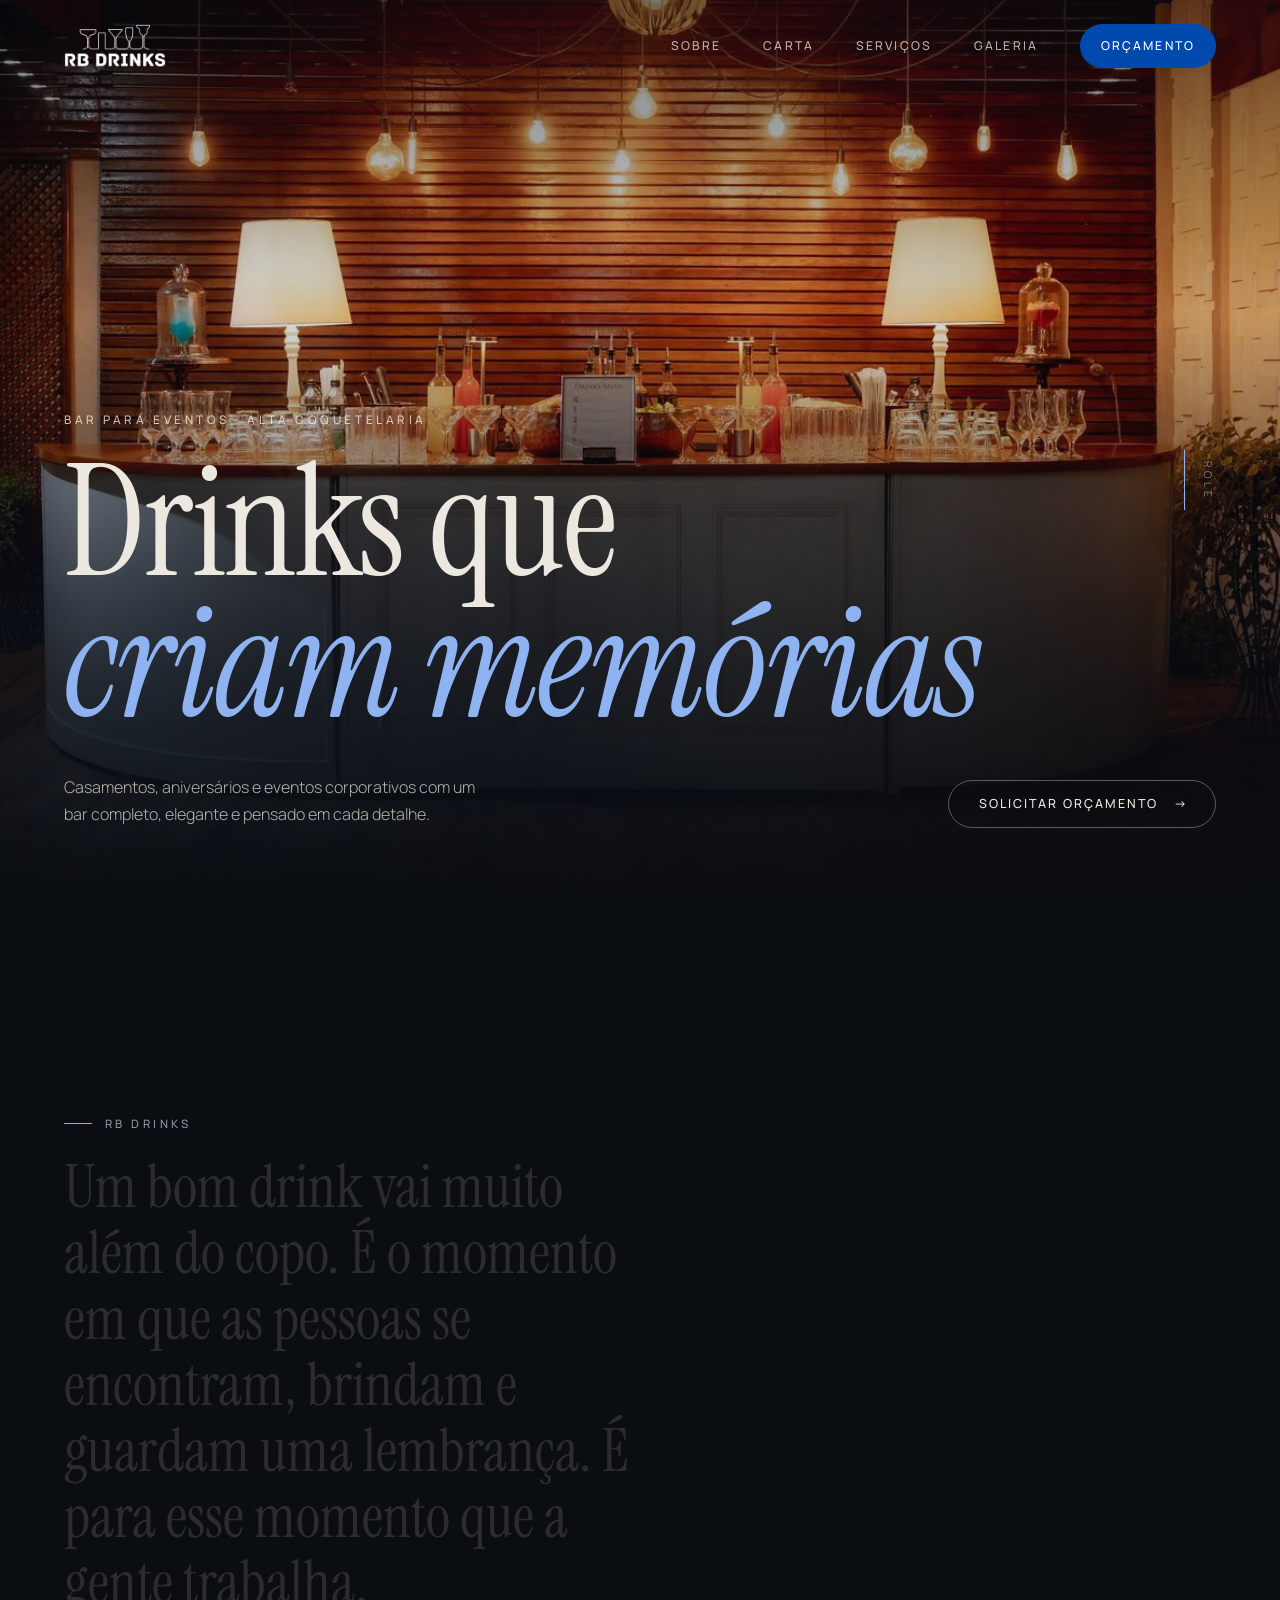
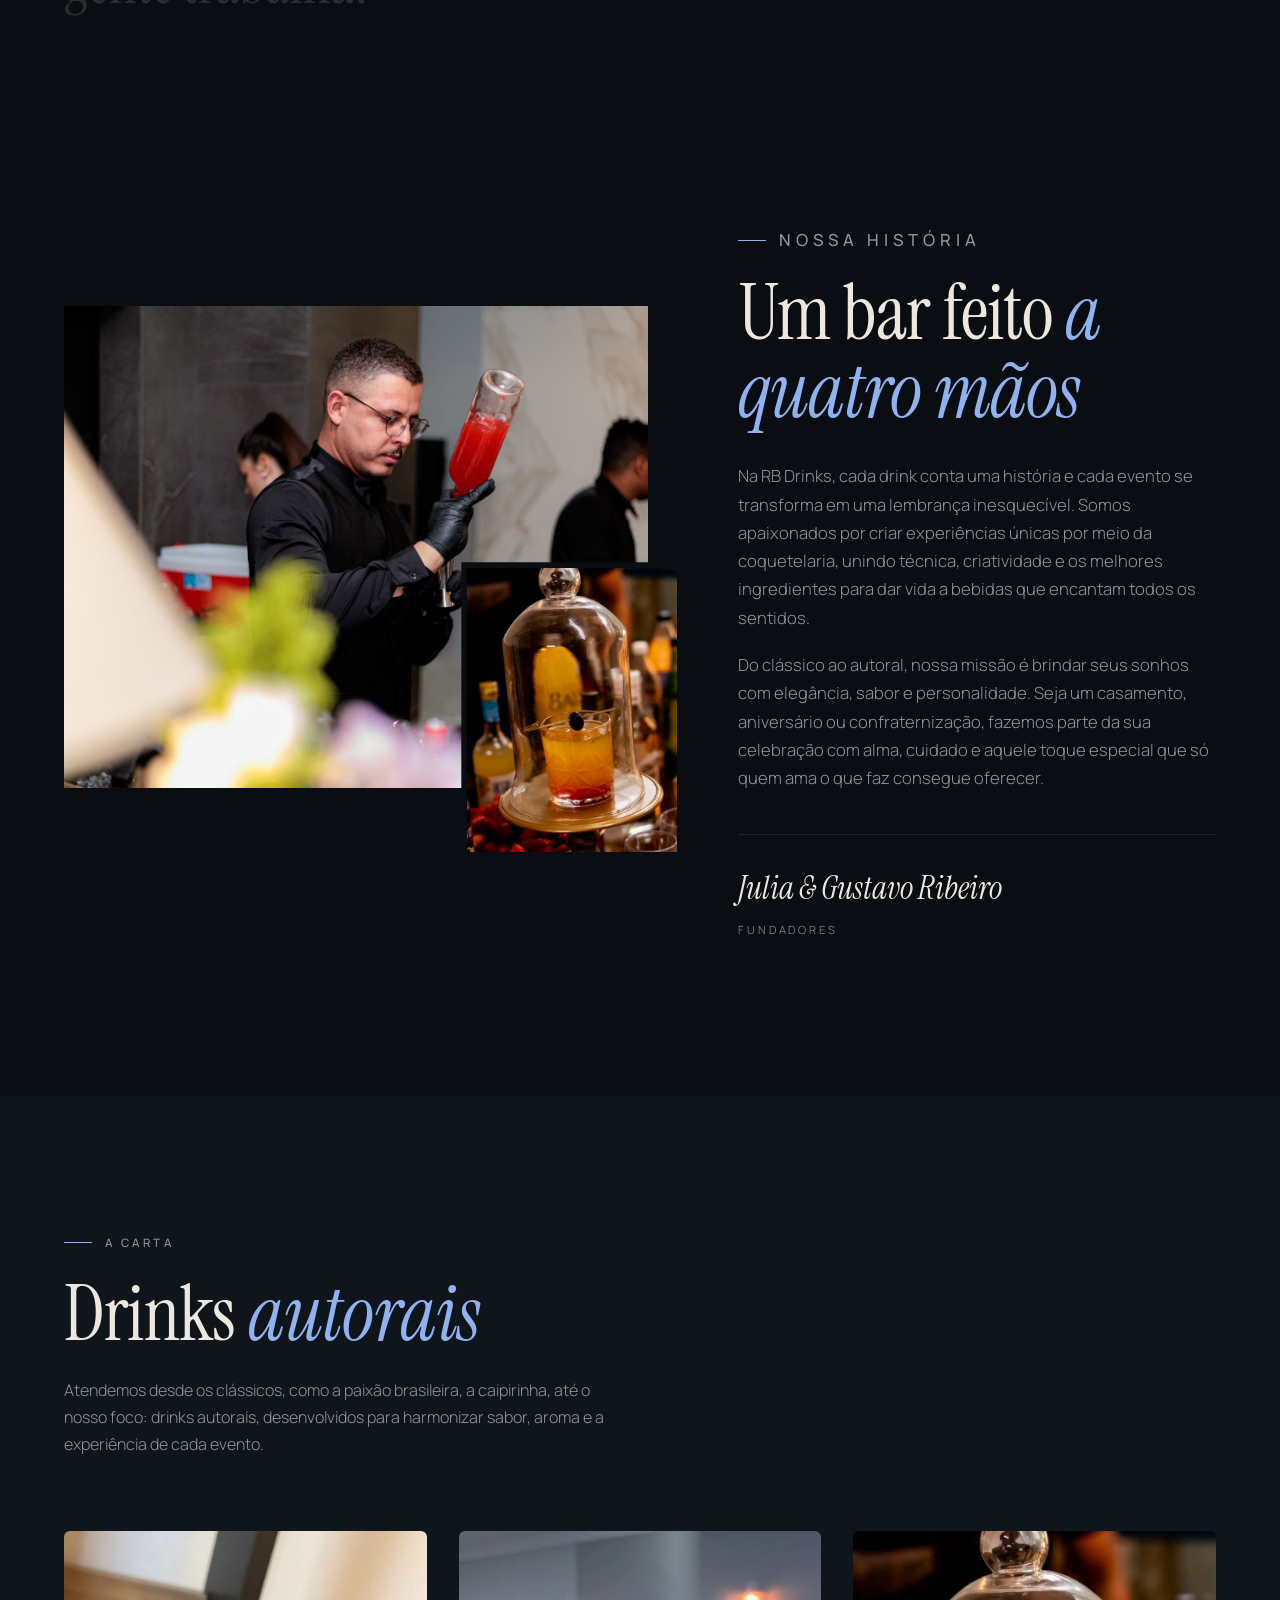
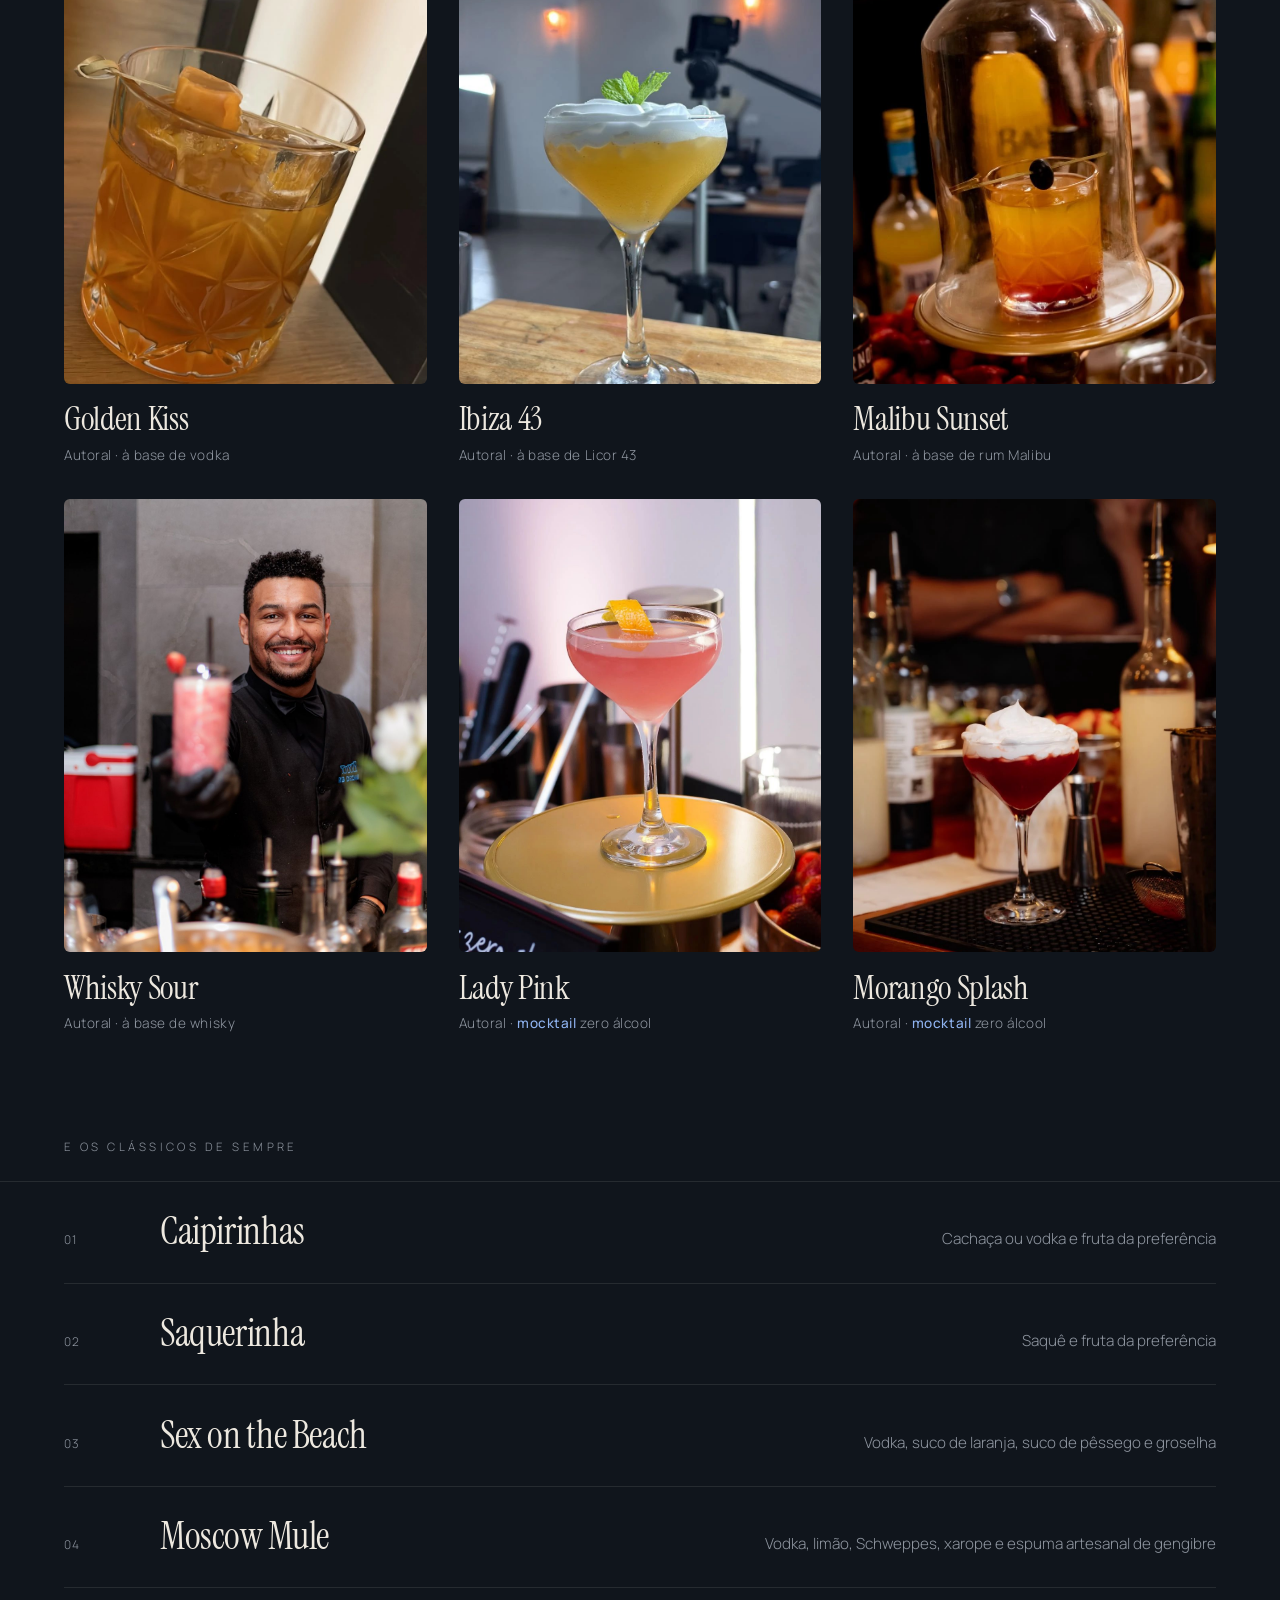
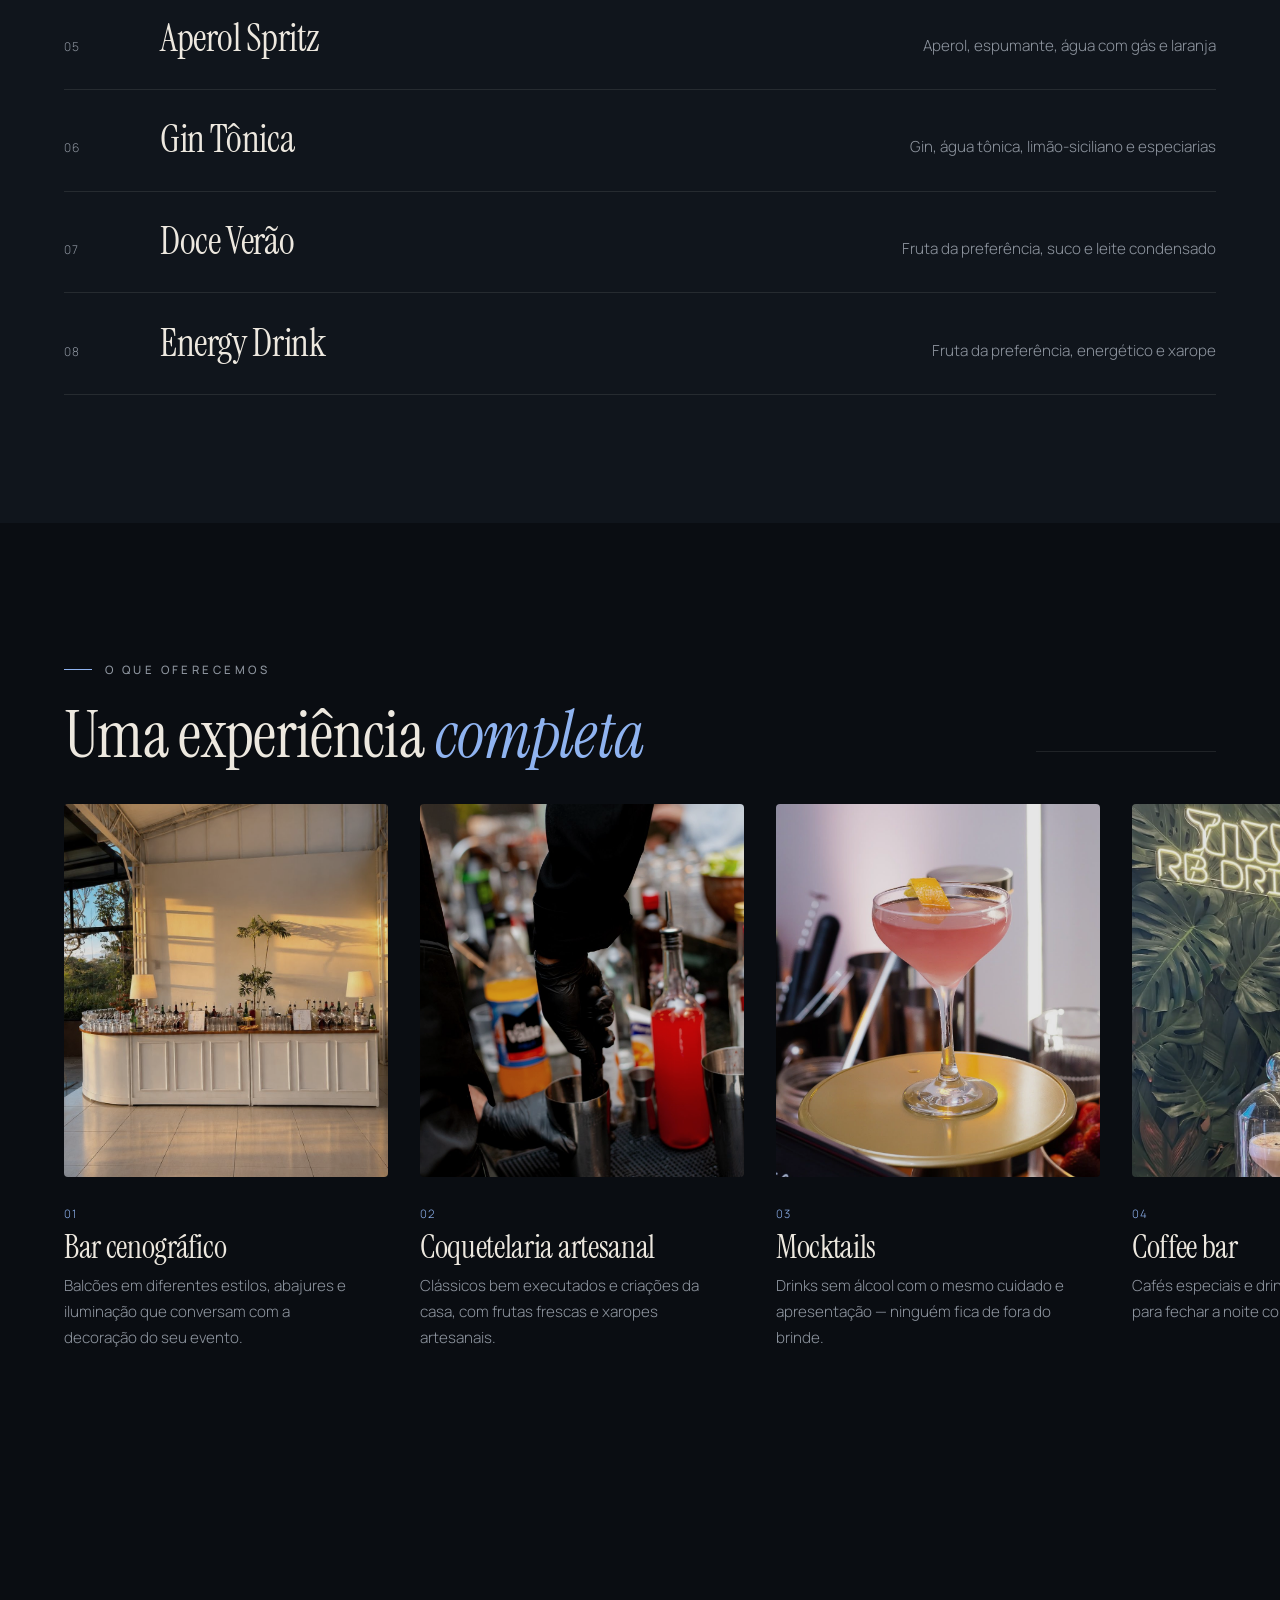
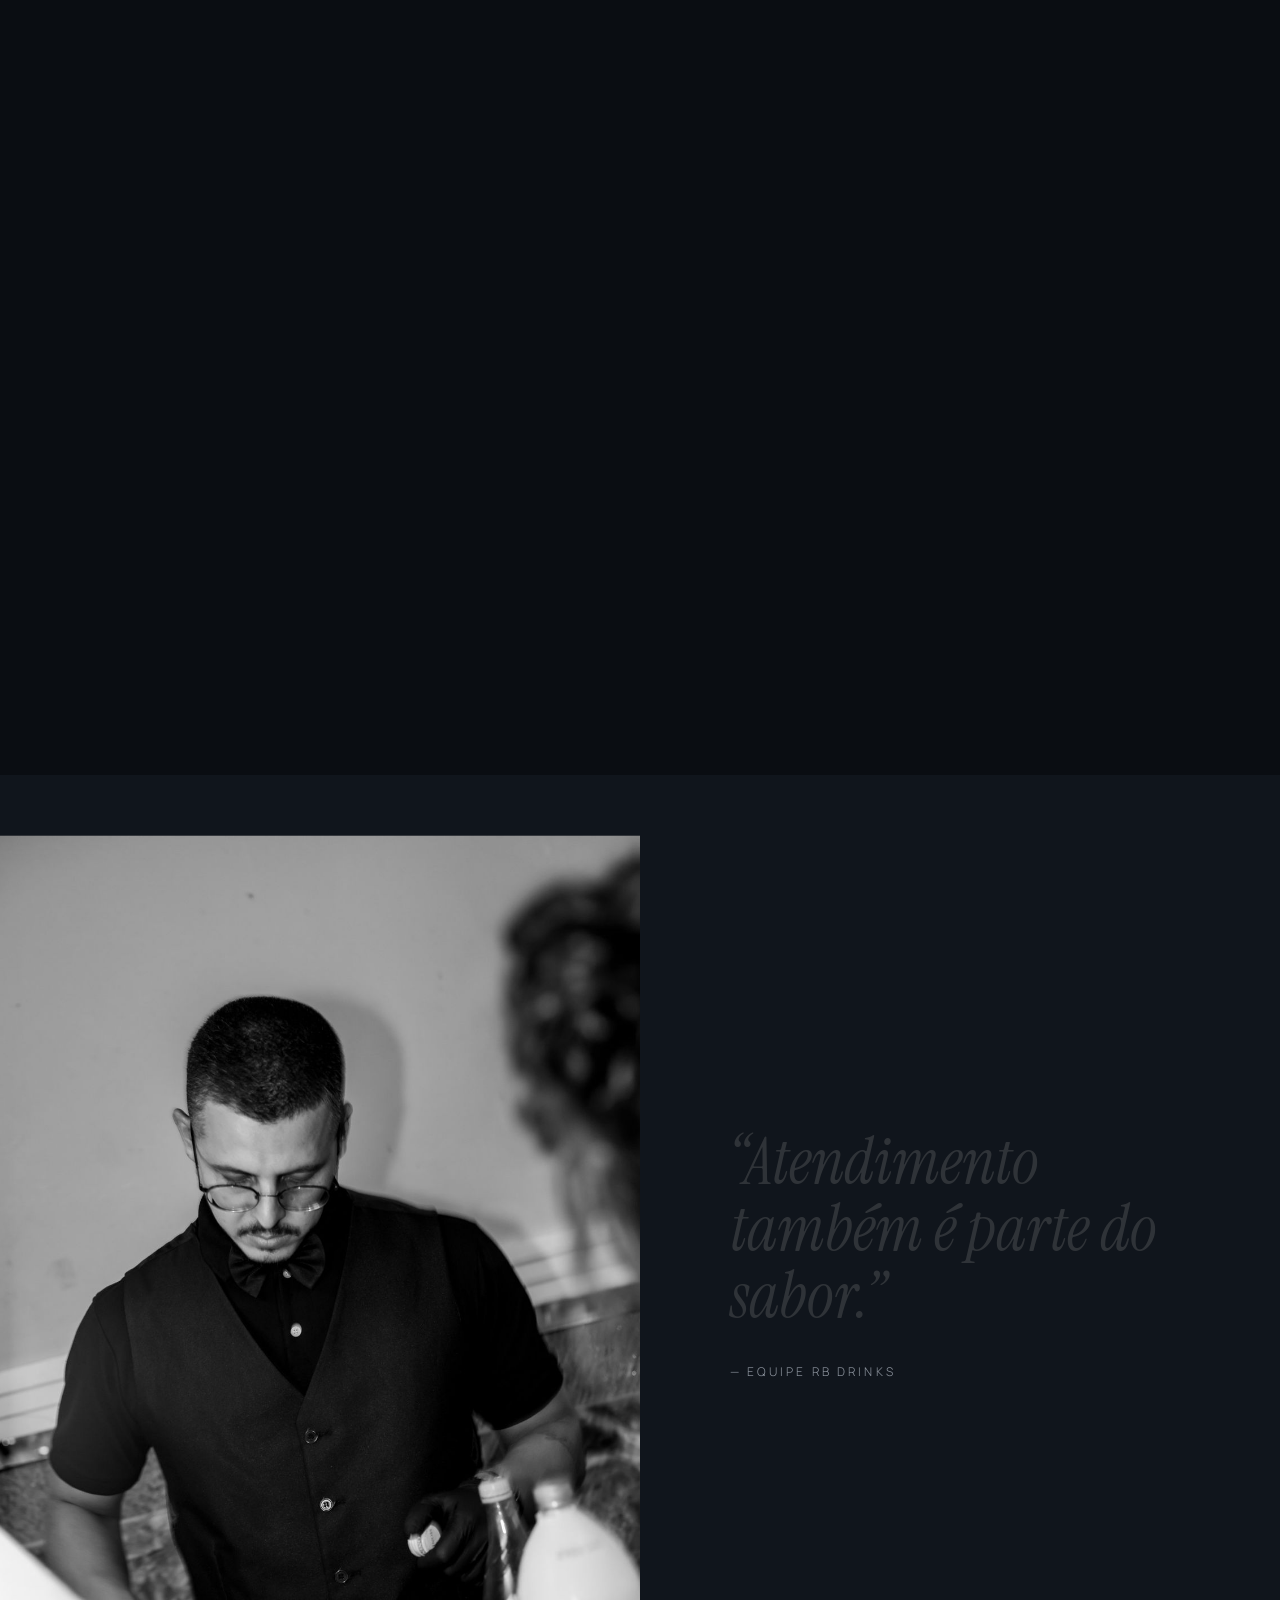
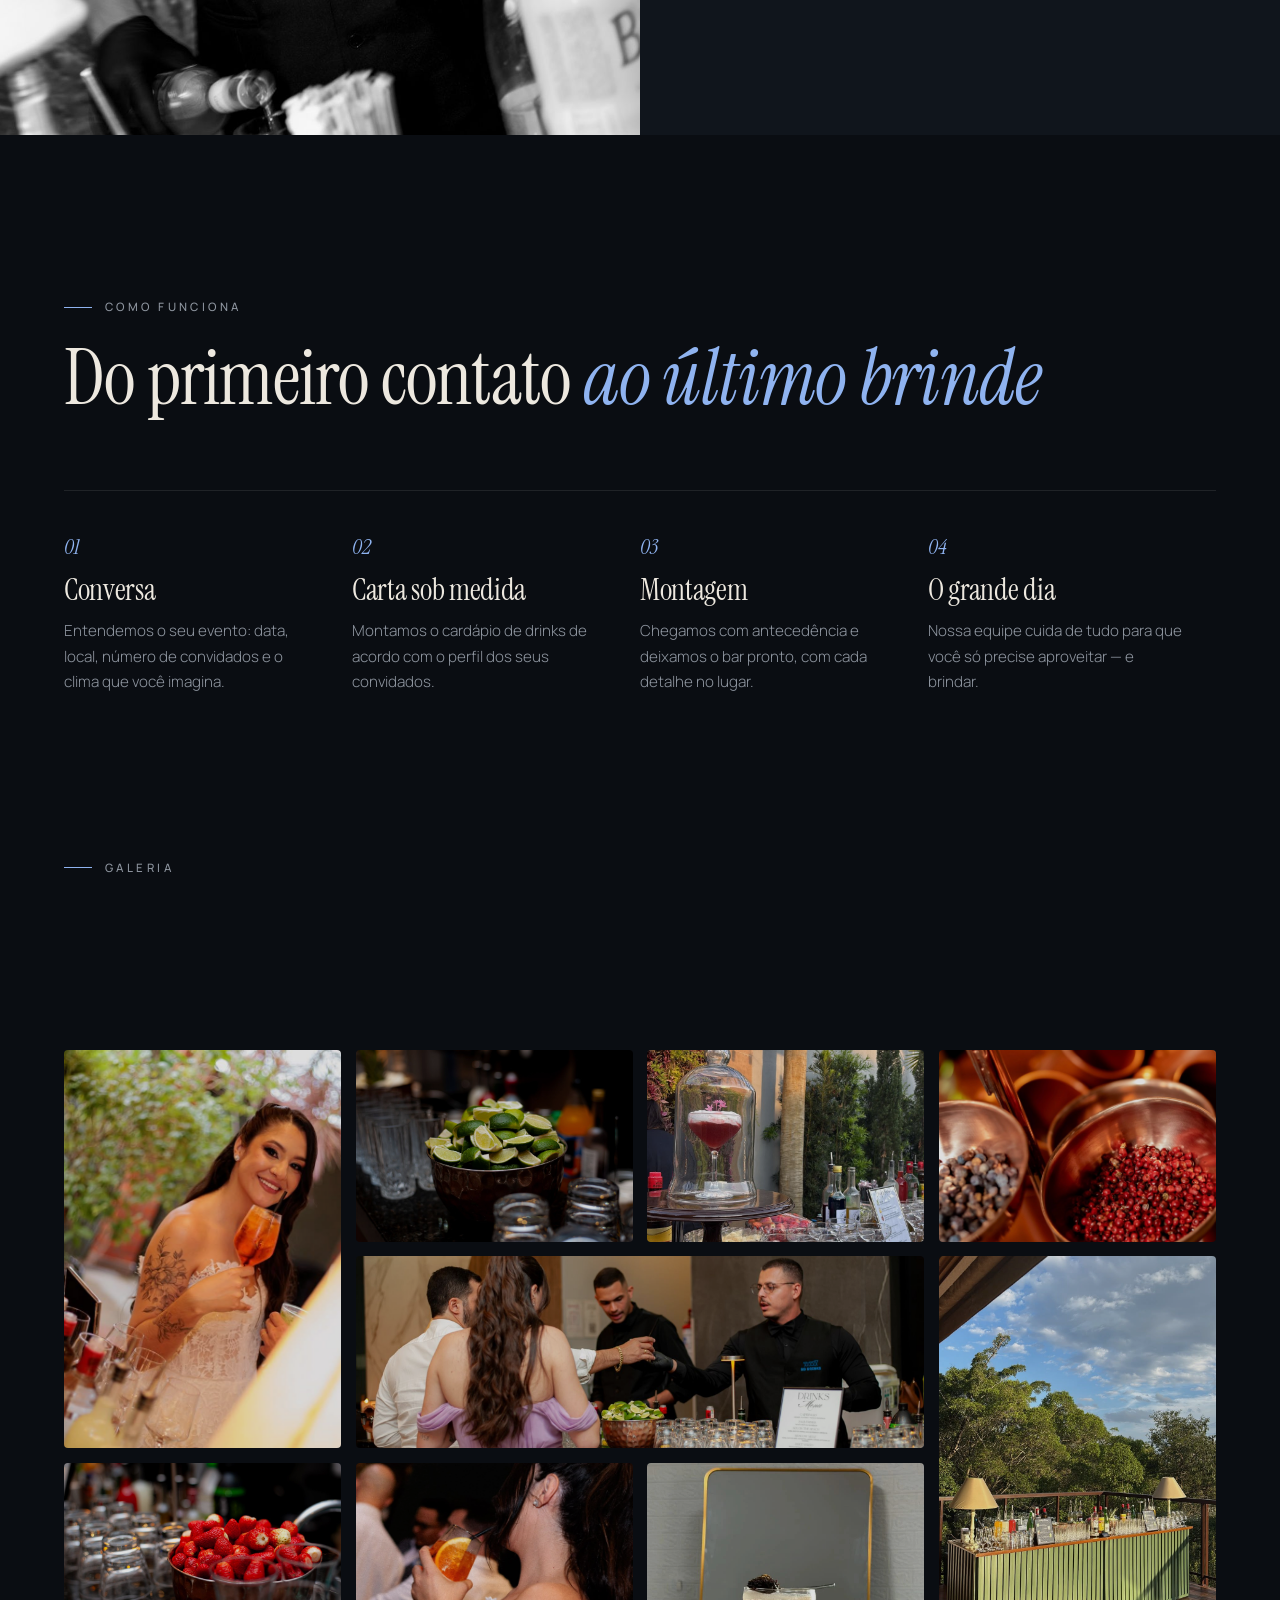
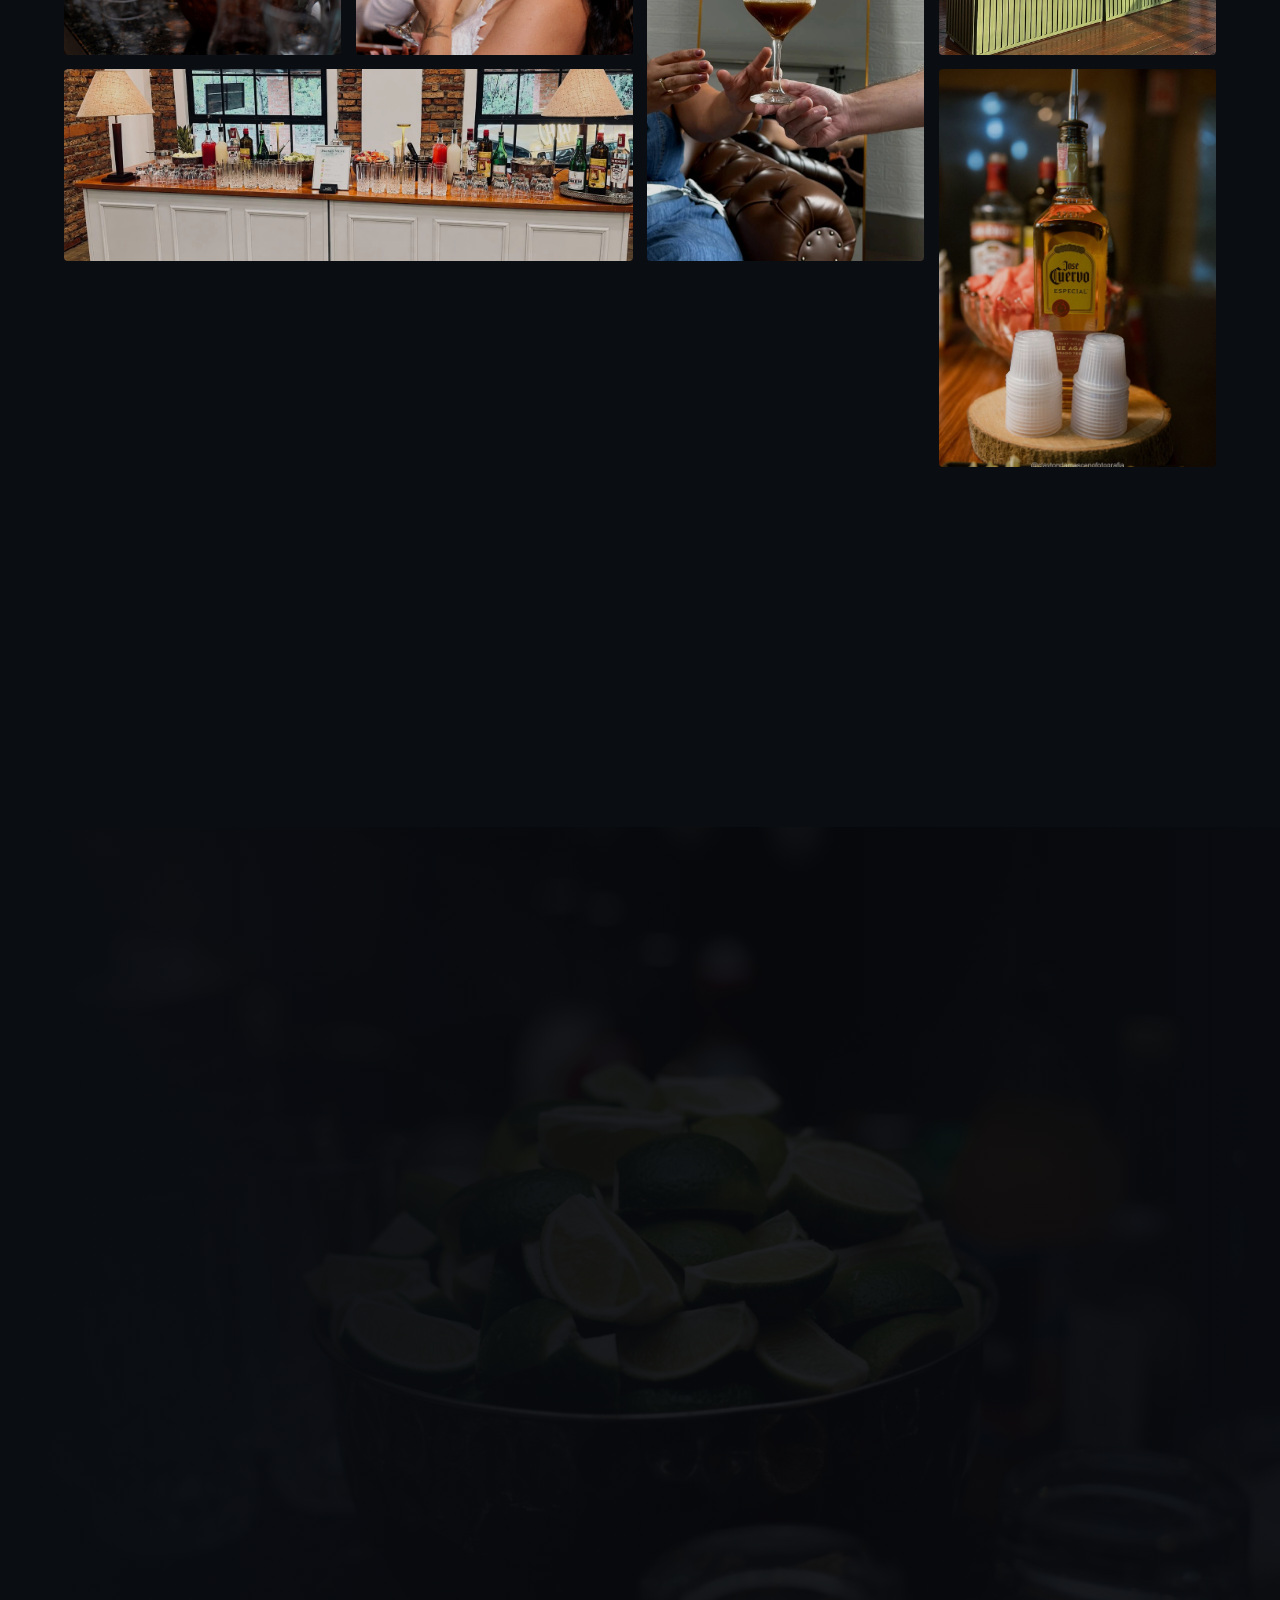
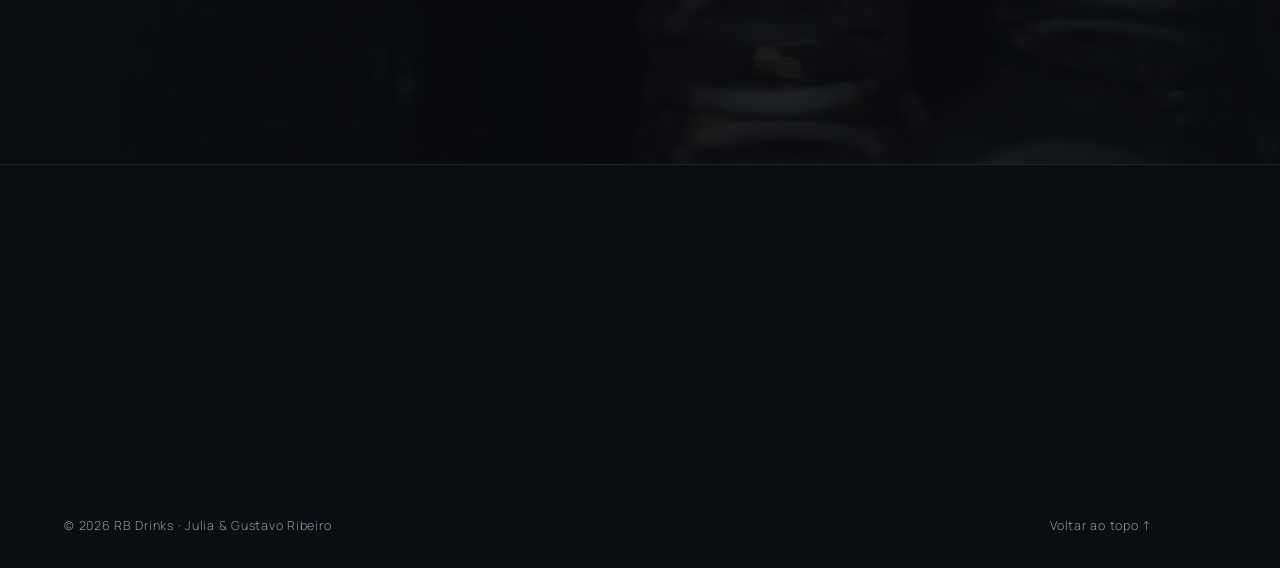
==== commit 6c8ee7dd: "Ajustes pedidos pela RB Drinks: drinks autorais, textos e chopp no formulário Co-Authored-By: Claude" ====
--- a/escuro.html
+++ b/escuro.html
@@ -4,7 +4,7 @@
   <meta charset="UTF-8" />
   <meta name="viewport" content="width=device-width, initial-scale=1.0" />
   <title>RB Drinks · Drinks que criam memórias</title>
-  <meta name="description" content="RB Drinks — bar completo para casamentos, aniversários e eventos corporativos. Coquetelaria artesanal, equipe uniformizada e estrutura elegante." />
+  <meta name="description" content="RB Drinks — bar completo para casamentos, aniversários e eventos corporativos. Alta coquetelaria, drinks autorais, equipe uniformizada e estrutura elegante." />
   <meta name="theme-color" content="#0a0d12" />
   <link rel="preconnect" href="https://fonts.googleapis.com" />
   <link rel="preconnect" href="https://fonts.gstatic.com" crossorigin />
@@ -40,7 +40,7 @@
     <section class="hero" id="topo">
       <div class="hero__bg"><img src="assets/img/bar-frontal.jpg" alt="Bar RB Drinks iluminado com lâmpadas pendentes" /></div>
       <div class="hero__content">
-        <p class="hero__kicker"><span class="line"><span>Bar para eventos · Coquetelaria artesanal</span></span></p>
+        <p class="hero__kicker"><span class="line"><span>Bar para eventos · Alta coquetelaria</span></span></p>
         <h1 class="hero__title">
           <span class="line"><span>Drinks que</span></span>
           <span class="line"><span><em>criam memórias</em></span></span>
@@ -68,8 +68,8 @@
       <div class="about__text">
         <p class="eyebrow reveal">Nossa história</p>
         <h2 class="reveal">Um bar feito <em>a quatro mãos</em></h2>
-        <p class="reveal">A RB Drinks nasceu da paixão de <strong>Julia Ribeiro</strong> e <strong>Gustavo Ribeiro</strong> por receber bem. Juntos, transformaram esse cuidado em um serviço completo de bar para eventos.</p>
-        <p class="reveal">Do cardápio criado para o seu evento à montagem do bar, da escolha das taças ao último drink da noite — tudo passa pelas nossas mãos.</p>
+        <p class="reveal">Na RB Drinks, cada drink conta uma história e cada evento se transforma em uma lembrança inesquecível. Somos apaixonados por criar experiências únicas por meio da coquetelaria, unindo técnica, criatividade e os melhores ingredientes para dar vida a bebidas que encantam todos os sentidos.</p>
+        <p class="reveal">Do clássico ao autoral, nossa missão é brindar seus sonhos com elegância, sabor e personalidade. Seja um casamento, aniversário ou confraternização, fazemos parte da sua celebração com alma, cuidado e aquele toque especial que só quem ama o que faz consegue oferecer.</p>
         <div class="about__sign reveal">
           <span>Julia &amp; Gustavo Ribeiro</span>
           <small>Fundadores</small>
@@ -81,9 +81,44 @@
     <section class="menu" id="carta">
       <div class="section-head">
         <p class="eyebrow reveal">A carta</p>
-        <h2 class="reveal">Clássicos que <em>todo mundo ama</em></h2>
-        <p class="section-head__sub reveal">Uma amostra do que servimos. Cada evento recebe uma carta sob medida — com opções sem álcool para todos brindarem juntos.</p>
-      </div>
+        <h2 class="reveal">Drinks <em>autorais</em></h2>
+        <p class="section-head__sub reveal">Atendemos desde os clássicos, como a paixão brasileira, a caipirinha, até o nosso foco: drinks autorais, desenvolvidos para harmonizar sabor, aroma e a experiência de cada evento.</p>
+      </div>
+
+      <div class="sig" id="autorais">
+        <article class="sig__card reveal">
+          <div class="sig__img"><img src="assets/img/golden-kiss.jpg" alt="Drink autoral Golden Kiss em copo baixo" loading="lazy" /></div>
+          <h3>Golden Kiss</h3>
+          <p>Autoral · à base de vodka</p>
+        </article>
+        <article class="sig__card reveal">
+          <div class="sig__img"><img src="assets/img/ibiza-43.jpg" alt="Drink autoral Ibiza 43 com espuma e hortelã" loading="lazy" /></div>
+          <h3>Ibiza 43</h3>
+          <p>Autoral · à base de Licor 43</p>
+        </article>
+        <article class="sig__card reveal">
+          <div class="sig__img"><img src="assets/img/malibu-sunset.jpg" alt="Drink autoral Malibu Sunset sob redoma de vidro" loading="lazy" /></div>
+          <h3>Malibu Sunset</h3>
+          <p>Autoral · à base de rum Malibu</p>
+        </article>
+        <article class="sig__card reveal">
+          <div class="sig__img"><img src="assets/img/bartender-sorriso.jpg" alt="Bartender da RB Drinks preparando um Whisky Sour" loading="lazy" /></div>
+          <h3>Whisky Sour</h3>
+          <p>Autoral · à base de whisky</p>
+        </article>
+        <article class="sig__card reveal">
+          <div class="sig__img"><img src="assets/img/lady-pink.jpg" alt="Mocktail autoral Lady Pink" loading="lazy" /></div>
+          <h3>Lady Pink</h3>
+          <p>Autoral · <b>mocktail</b> zero álcool</p>
+        </article>
+        <article class="sig__card reveal">
+          <div class="sig__img"><img src="assets/img/morango-splash.jpg" alt="Mocktail autoral Morango Splash com espuma" loading="lazy" /></div>
+          <h3>Morango Splash</h3>
+          <p>Autoral · <b>mocktail</b> zero álcool</p>
+        </article>
+      </div>
+
+      <p class="menu__label reveal">E os clássicos de sempre</p>
 
       <ul class="menu__list" id="menuList">
         <li class="menu__item reveal" data-img="assets/img/caipirinha.jpg">
@@ -147,7 +182,7 @@
           <article class="hs__card">
             <div class="hs__img"><img src="assets/img/macerando.jpg" alt="Bartender macerando um drink" loading="lazy" /></div>
             <span>02</span><h3>Coquetelaria artesanal</h3>
-            <p>Clássicos bem executados e criações da casa, com frutas frescas e xaropes preparados por nós.</p>
+            <p>Clássicos bem executados e criações da casa, com frutas frescas e xaropes artesanais.</p>
           </article>
           <article class="hs__card">
             <div class="hs__img"><img src="assets/img/drink-zero.jpg" alt="Drink rosa sem álcool" loading="lazy" /></div>
@@ -155,19 +190,19 @@
             <p>Drinks sem álcool com o mesmo cuidado e apresentação — ninguém fica de fora do brinde.</p>
           </article>
           <article class="hs__card">
-            <div class="hs__img"><img src="assets/img/bar-noite.jpg" alt="Detalhe do bar à noite" loading="lazy" /></div>
+            <div class="hs__img"><img src="assets/img/coffee-bar.jpg" alt="Coffee bar da RB Drinks com drink de café sob redoma" loading="lazy" style="object-position: 50% 12%" /></div>
             <span>04</span><h3>Coffee bar</h3>
             <p>Cafés especiais e drinks à base de café para fechar a noite com aconchego.</p>
           </article>
           <article class="hs__card">
             <div class="hs__img"><img src="assets/img/bartender-coqueteleira.jpg" alt="Bartender uniformizado da RB Drinks" loading="lazy" /></div>
             <span>05</span><h3>Equipe uniformizada</h3>
-            <p>Bartenders treinados, discretos e atenciosos, do início ao fim da festa.</p>
+            <p>Bartenders treinados, uniformizados e atenciosos, do início ao fim da festa.</p>
           </article>
           <article class="hs__card">
             <div class="hs__img"><img src="assets/img/bar-detalhe-campari.jpg" alt="Taças e garrafas organizadas no bar" loading="lazy" /></div>
             <span>06</span><h3>Tudo incluso</h3>
-            <p>Taças e copos de cristal, insumos, gelo, montagem e desmontagem. Você só aproveita.</p>
+            <p>Taças e copos de vidro, insumos, gelo, montagem e desmontagem. Você só aproveita.</p>
           </article>
         </div>
       </div>
@@ -190,7 +225,7 @@
       </div>
       <ol class="steps__list" id="steps">
         <li class="reveal"><span>01</span><h3>Conversa</h3><p>Entendemos o seu evento: data, local, número de convidados e o clima que você imagina.</p></li>
-        <li class="reveal"><span>02</span><h3>Carta sob medida</h3><p>Montamos o cardápio de drinks combinando com a decoração e o perfil dos convidados.</p></li>
+        <li class="reveal"><span>02</span><h3>Carta sob medida</h3><p>Montamos o cardápio de drinks de acordo com o perfil dos seus convidados.</p></li>
         <li class="reveal"><span>03</span><h3>Montagem</h3><p>Chegamos com antecedência e deixamos o bar pronto, com cada detalhe no lugar.</p></li>
         <li class="reveal"><span>04</span><h3>O grande dia</h3><p>Nossa equipe cuida de tudo para que você só precise aproveitar — e brindar.</p></li>
       </ol>
@@ -212,7 +247,7 @@
         <figure><img src="assets/img/morangos.jpg" alt="Morangos frescos no bar" loading="lazy" /></figure>
         <figure><img src="assets/img/convidada-aperol.jpg" alt="Convidada com Aperol" loading="lazy" /></figure>
         <figure class="g-wide"><img src="assets/img/bar-tijolos.jpg" alt="Bar branco em salão de tijolos" loading="lazy" /></figure>
-        <figure><img src="assets/img/drink-caramelo.jpg" alt="Drink com caramelo" loading="lazy" /></figure>
+        <figure class="g-tall"><img src="assets/img/coffee-entregue.jpg" alt="Drink de café sendo entregue à convidada" loading="lazy" /></figure>
         <figure class="g-tall"><img src="assets/img/tequila.jpg" alt="Tequila servida em shots" loading="lazy" /></figure>
         <figure><img src="assets/img/bar-verde.jpg" alt="Bar verde com garrafas" loading="lazy" /></figure>
         <figure><img src="assets/img/limao-siciliano.jpg" alt="Limão-siciliano fatiado" loading="lazy" /></figure>
@@ -246,6 +281,15 @@
             <label><input type="radio" name="tipo" value="Corporativo" /><span>Corporativo</span></label>
             <label><input type="radio" name="tipo" value="Outro" /><span>Outro</span></label>
           </div>
+          <div class="chips-group">
+            <p class="chips-group__label" id="lbl-cerveja">Vai ter chopp ou cerveja?</p>
+            <div class="chips" role="radiogroup" aria-labelledby="lbl-cerveja">
+              <label><input type="radio" name="cerveja" value="Chopp" /><span>Chopp</span></label>
+              <label><input type="radio" name="cerveja" value="Cerveja" /><span>Cerveja</span></label>
+              <label><input type="radio" name="cerveja" value="Chopp e cerveja" /><span>Os dois</span></label>
+              <label><input type="radio" name="cerveja" value="Não" checked /><span>Não</span></label>
+            </div>
+          </div>
           <div class="field"><textarea name="mensagem" id="f-msg" rows="3" placeholder=" "></textarea><label for="f-msg">Local, estilo, drinks favoritos…</label></div>
           <button type="submit" class="btn btn--full"><span>Enviar pelo WhatsApp</span><i>→</i></button>
         </form>
--- a/escuro.css
+++ b/escuro.css
@@ -161,6 +161,14 @@
 
 /* ---------- Carta ---------- */
 .menu { position: relative; padding: clamp(6rem, 10vw, 9rem) 0; background: var(--bg-2); }
+.sig { max-width: 1400px; margin: 0 auto; padding: 0 var(--pad); display: grid; grid-template-columns: repeat(3, 1fr); gap: clamp(1rem, 2.5vw, 2.2rem); }
+.sig__img { aspect-ratio: 4/5; overflow: hidden; border-radius: 6px; margin-bottom: 1.1rem; background: var(--bg); }
+.sig__img img { width: 100%; height: 100%; object-fit: cover; transition: transform 1.2s var(--ease); }
+.sig__card:hover .sig__img img { transform: scale(1.05); }
+.sig__card h3 { font-size: clamp(1.5rem, 2.6vw, 2.2rem); line-height: 1.1; }
+.sig__card p { color: var(--muted); font-size: .85rem; letter-spacing: .04em; margin-top: .35rem; }
+.sig__card b { font-weight: 500; color: var(--accent); }
+.menu__label { max-width: 1400px; margin: clamp(4.5rem, 8vw, 7rem) auto 1.5rem; padding: 0 var(--pad); font-size: .72rem; letter-spacing: .3em; text-transform: uppercase; color: var(--muted); }
 .menu__list { list-style: none; max-width: 1400px; margin: 0 auto; padding: 0 var(--pad); border-top: 1px solid var(--line); }
 .menu__item {
   display: grid; grid-template-columns: 4rem 1fr 1fr; align-items: baseline; gap: 2rem;
@@ -168,7 +176,7 @@
   transition: padding .6s var(--ease), color .4s;
 }
 .menu__n { font-size: .75rem; color: var(--muted); letter-spacing: .1em; }
-.menu__item h3 { font-size: clamp(2rem, 4.2vw, 3.6rem); transition: transform .6s var(--ease), color .4s; }
+.menu__item h3 { font-size: clamp(1.6rem, 3vw, 2.6rem); transition: transform .6s var(--ease), color .4s; }
 .menu__item p { color: var(--muted); text-align: right; font-size: .95rem; transition: color .4s; }
 .menu__list:hover .menu__item { color: rgba(237,232,223,.35); }
 .menu__list:hover .menu__item:hover { color: var(--text); }
@@ -268,6 +276,7 @@
 .field textarea:focus + label, .field textarea:not(:placeholder-shown) + label,
 .field input[type="date"] + label { top: 0; font-size: .66rem; letter-spacing: .2em; text-transform: uppercase; color: var(--accent); }
 .chips { display: flex; flex-wrap: wrap; gap: .6rem; }
+.chips-group__label { font-size: .66rem; letter-spacing: .2em; text-transform: uppercase; color: var(--accent); margin-bottom: .8rem; }
 .chips input { position: absolute; opacity: 0; pointer-events: none; }
 .chips span { display: inline-block; padding: .55rem 1.1rem; border: 1px solid var(--line); border-radius: 999px; font-size: .82rem; color: var(--muted); cursor: pointer; transition: all .3s; }
 .chips span:hover { border-color: rgba(237,232,223,.35); color: var(--text); }
@@ -327,6 +336,8 @@
 @media (max-width: 560px) {
   .steps__list { grid-template-columns: 1fr; }
   .form__row { grid-template-columns: 1fr; }
+  .sig { grid-template-columns: 1fr 1fr; gap: 1.6rem .9rem; }
+  .sig__card p { font-size: .76rem; }
   .gallery__grid { grid-template-columns: 1fr 1fr; grid-auto-rows: 42vw; gap: .5rem; }
   .gallery__grid .g-wide { grid-column: span 2; }
   .footer__row { justify-content: center; }
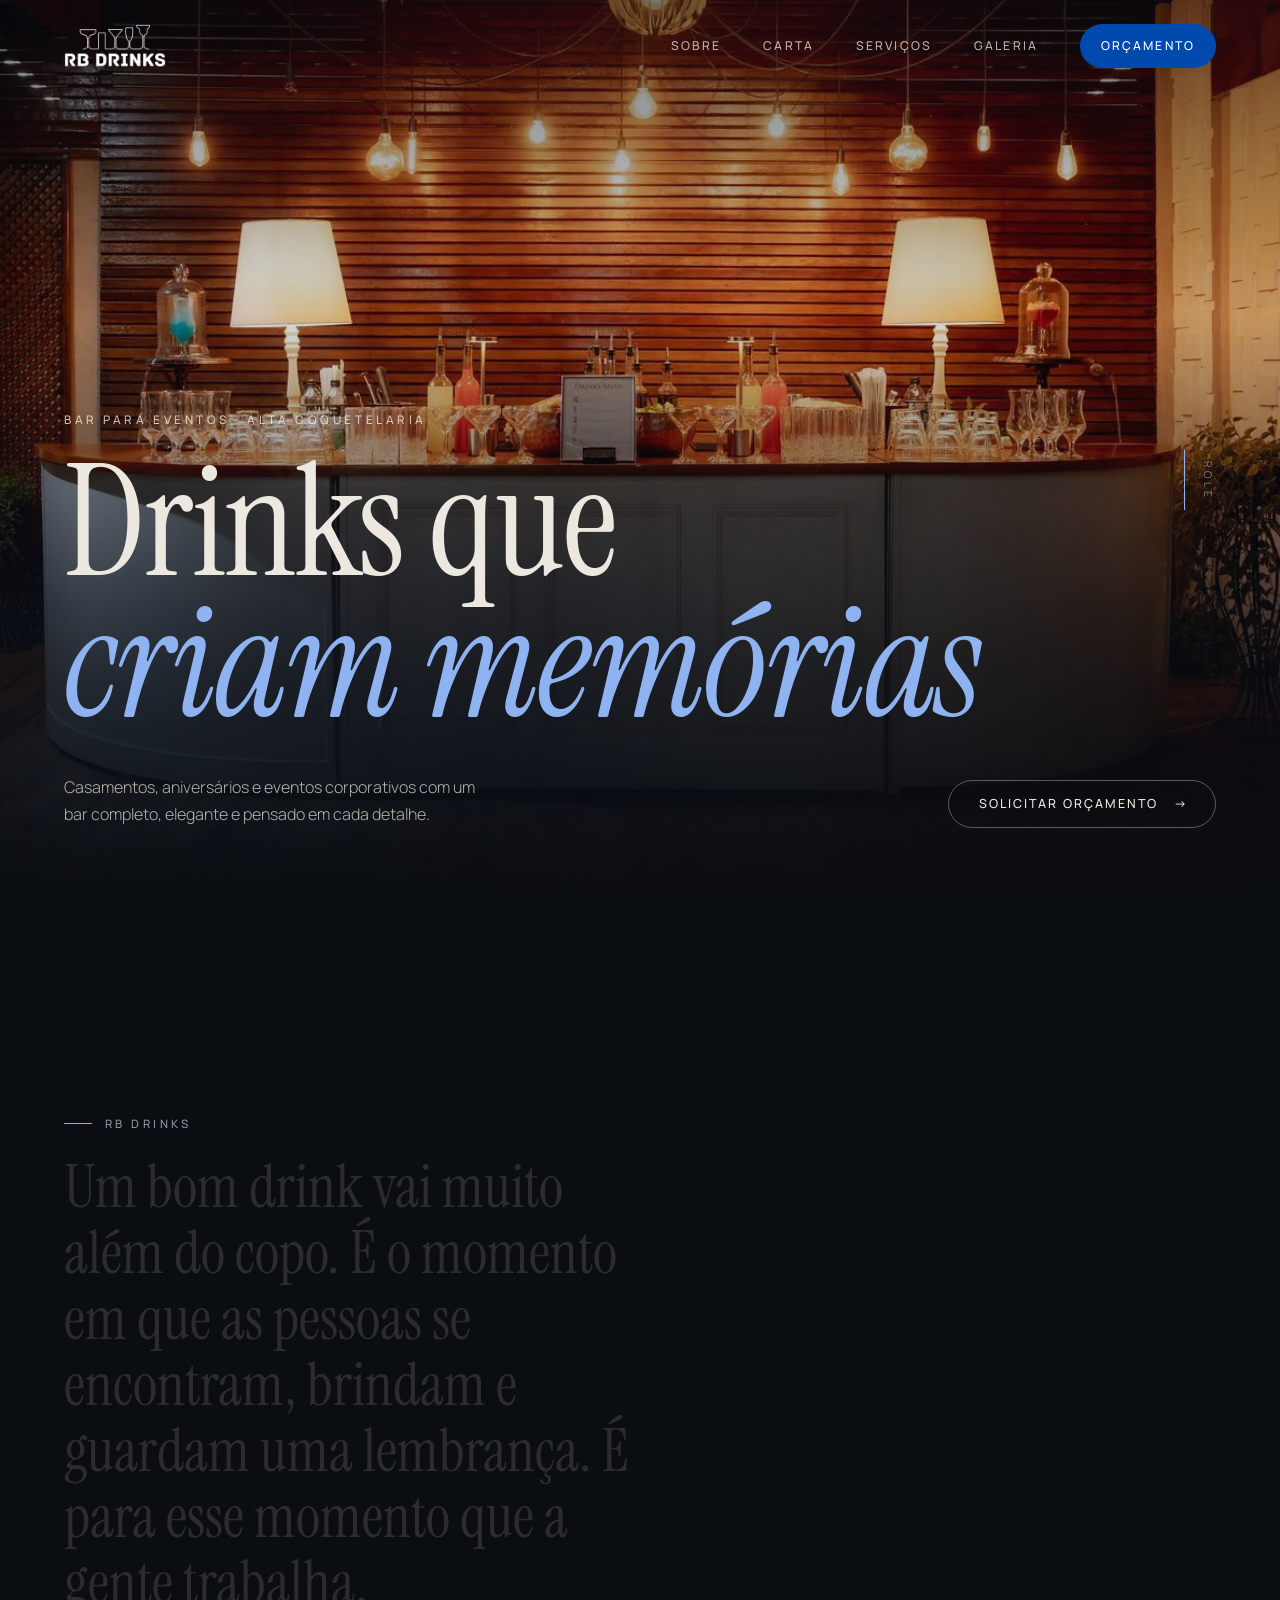
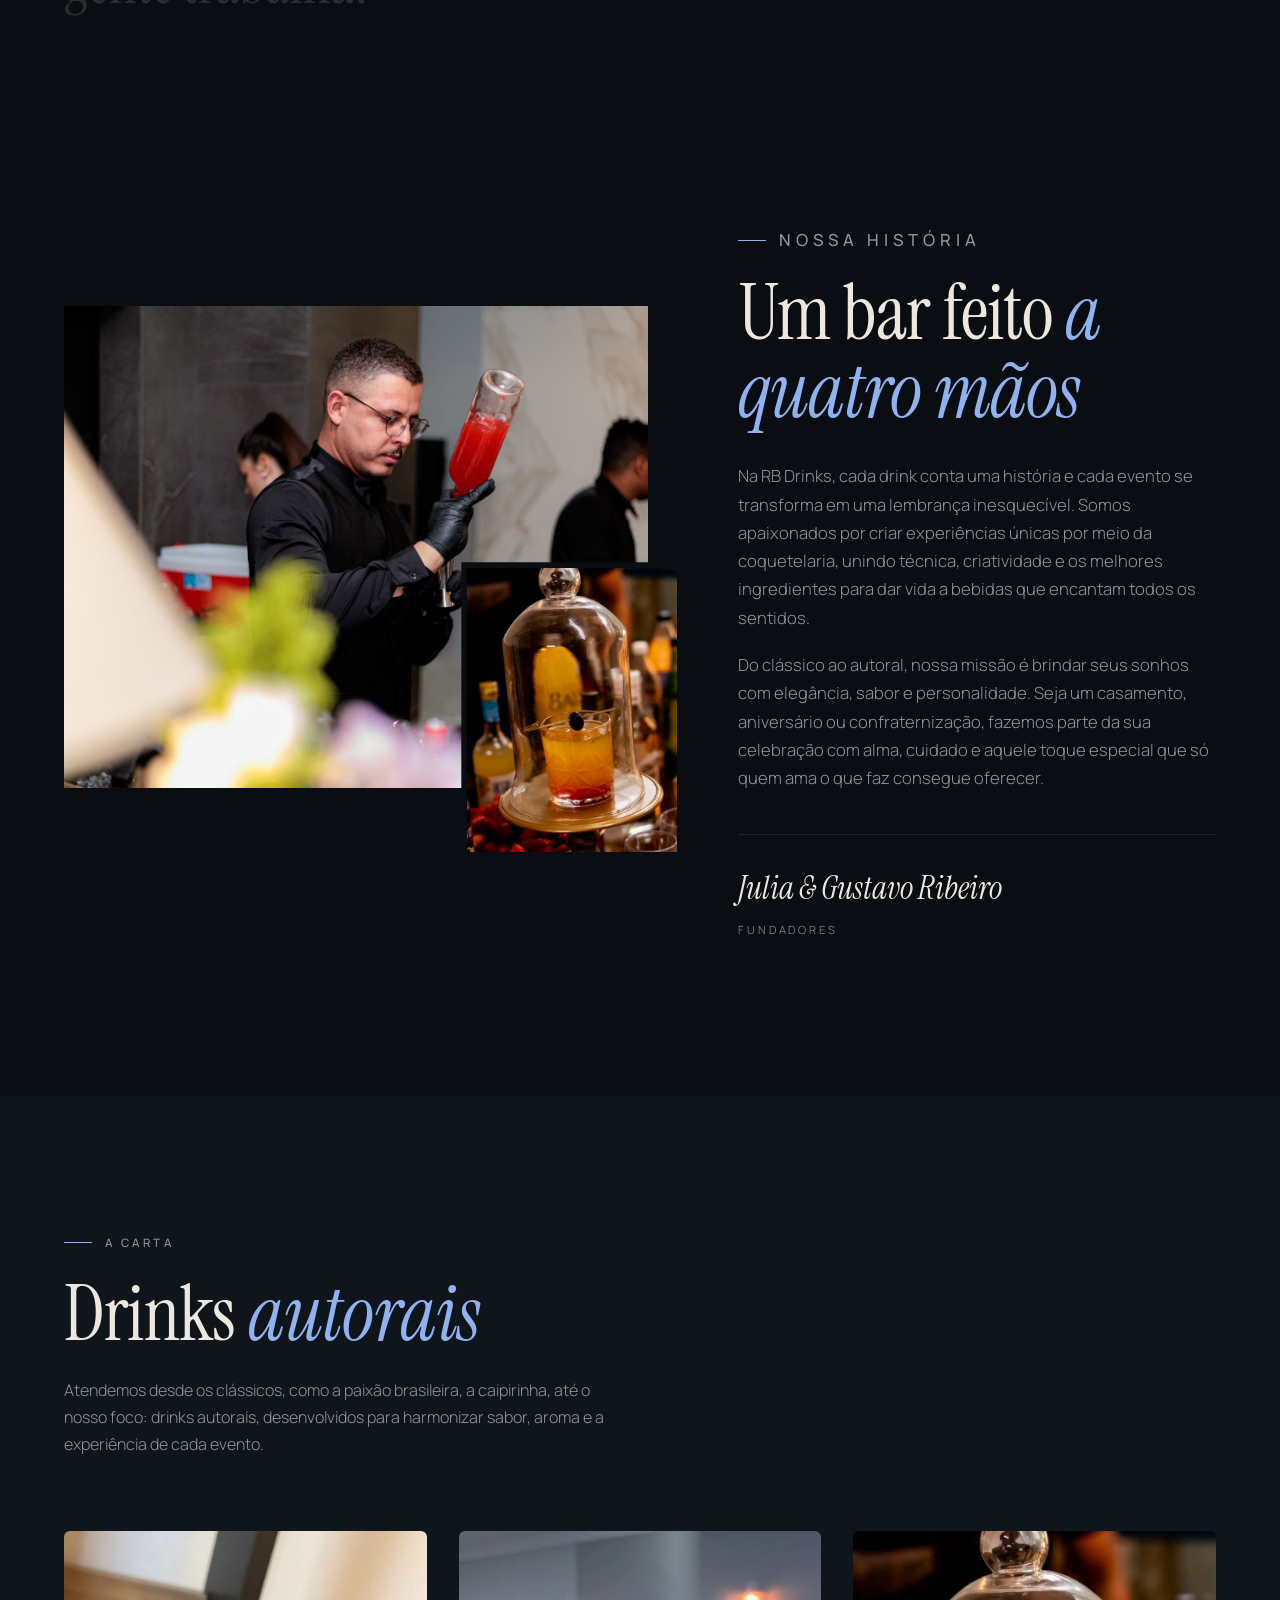
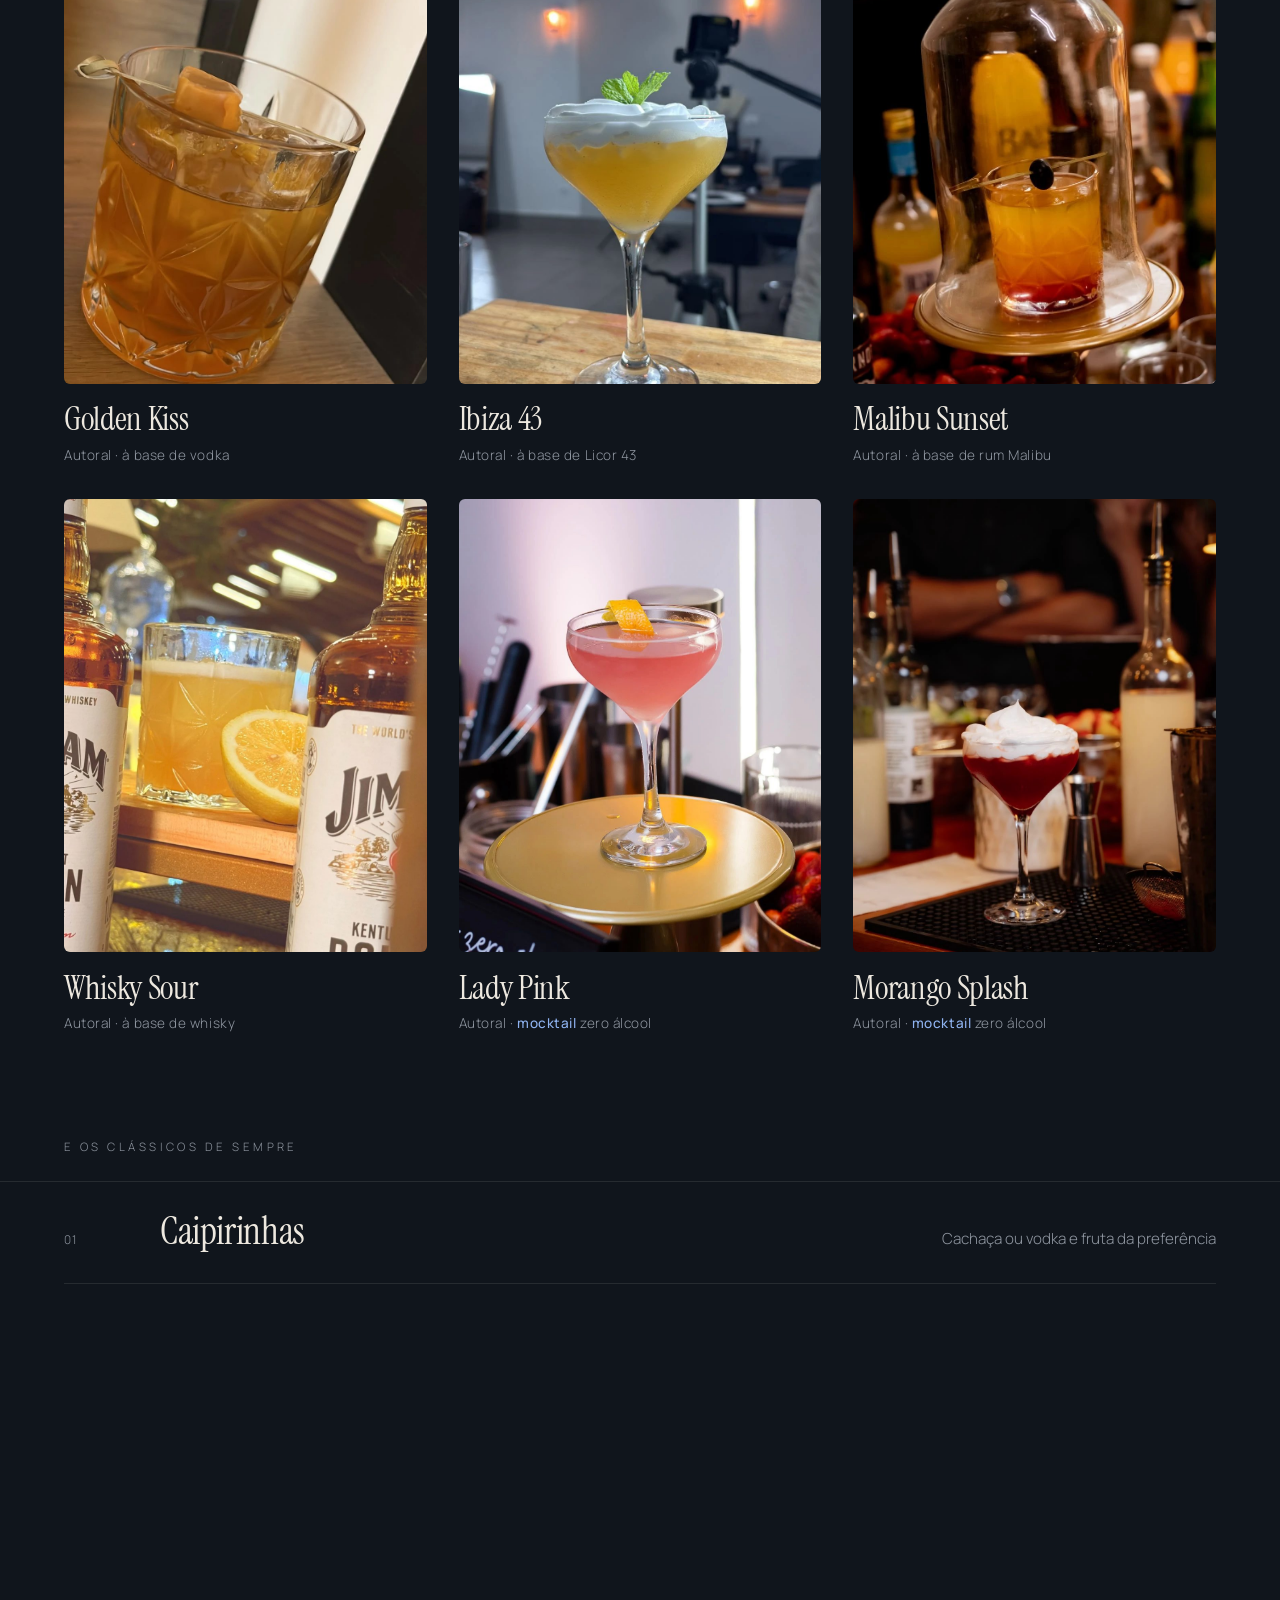
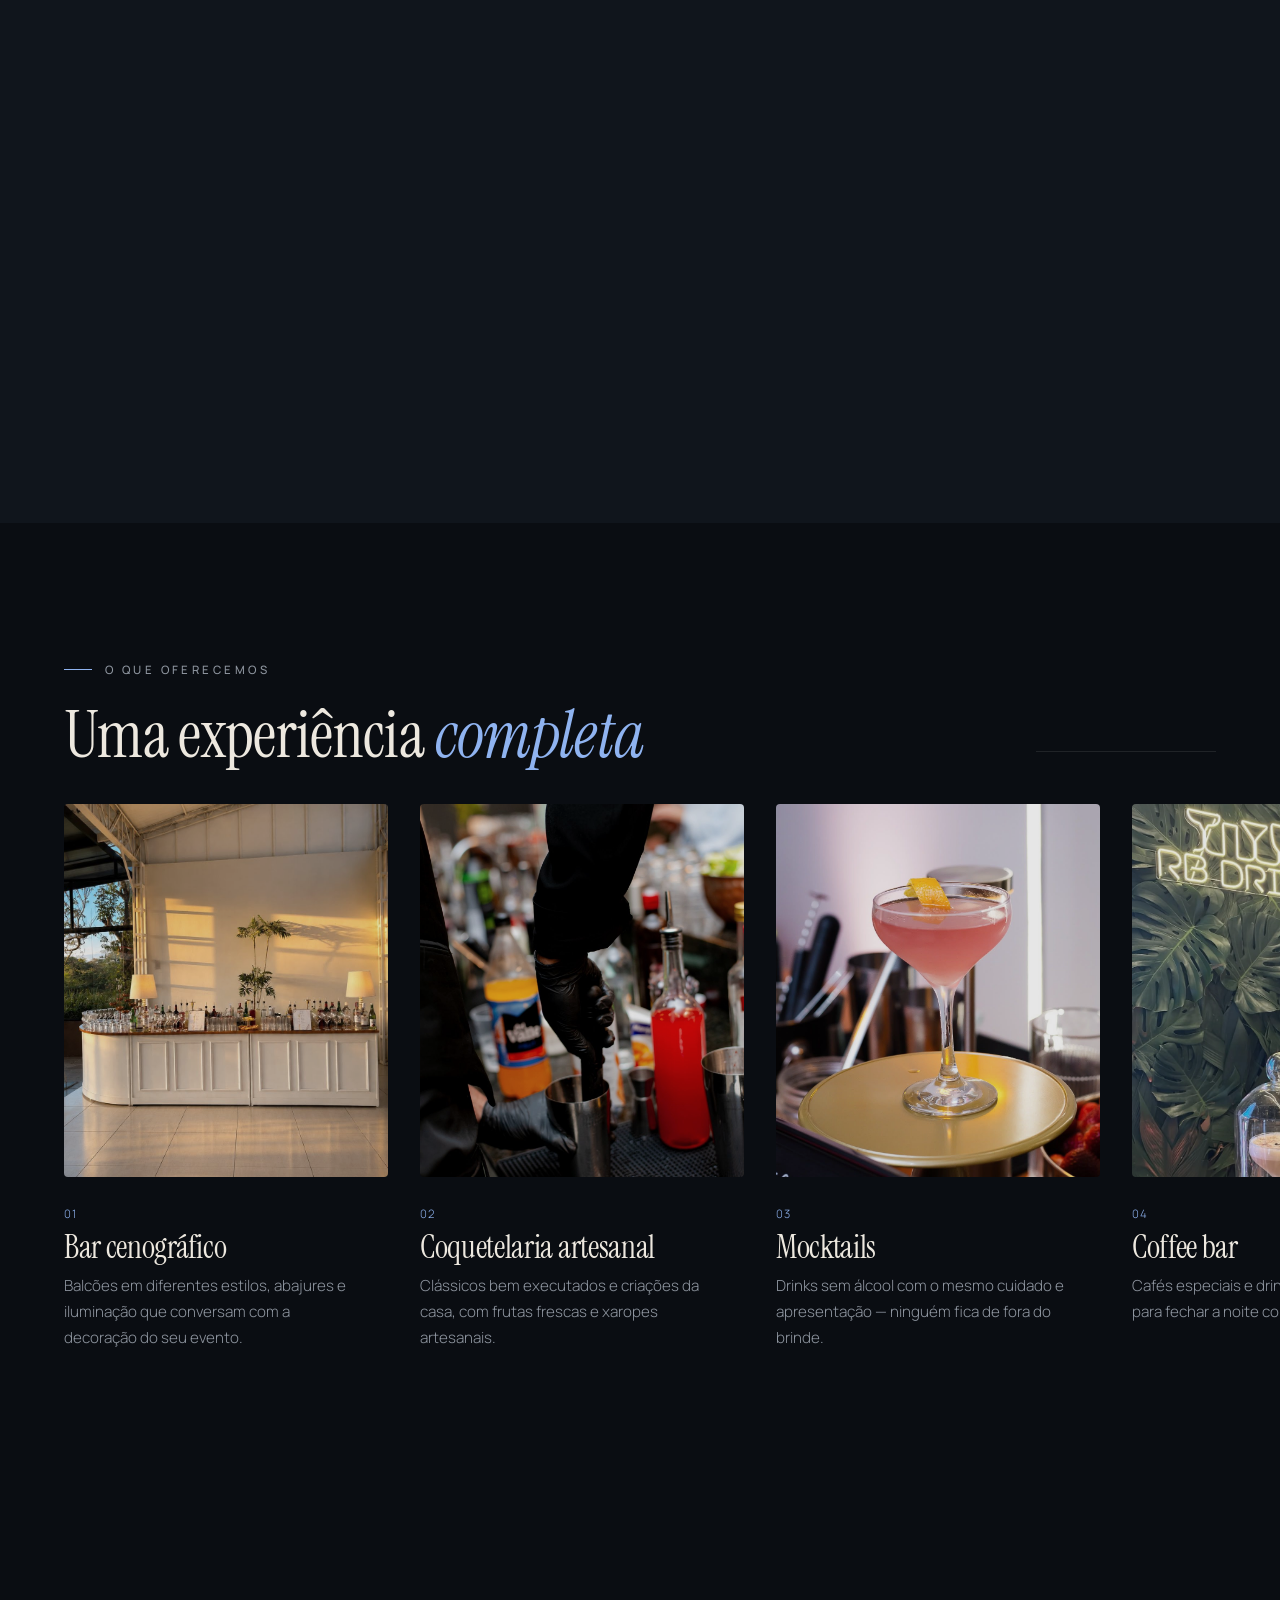
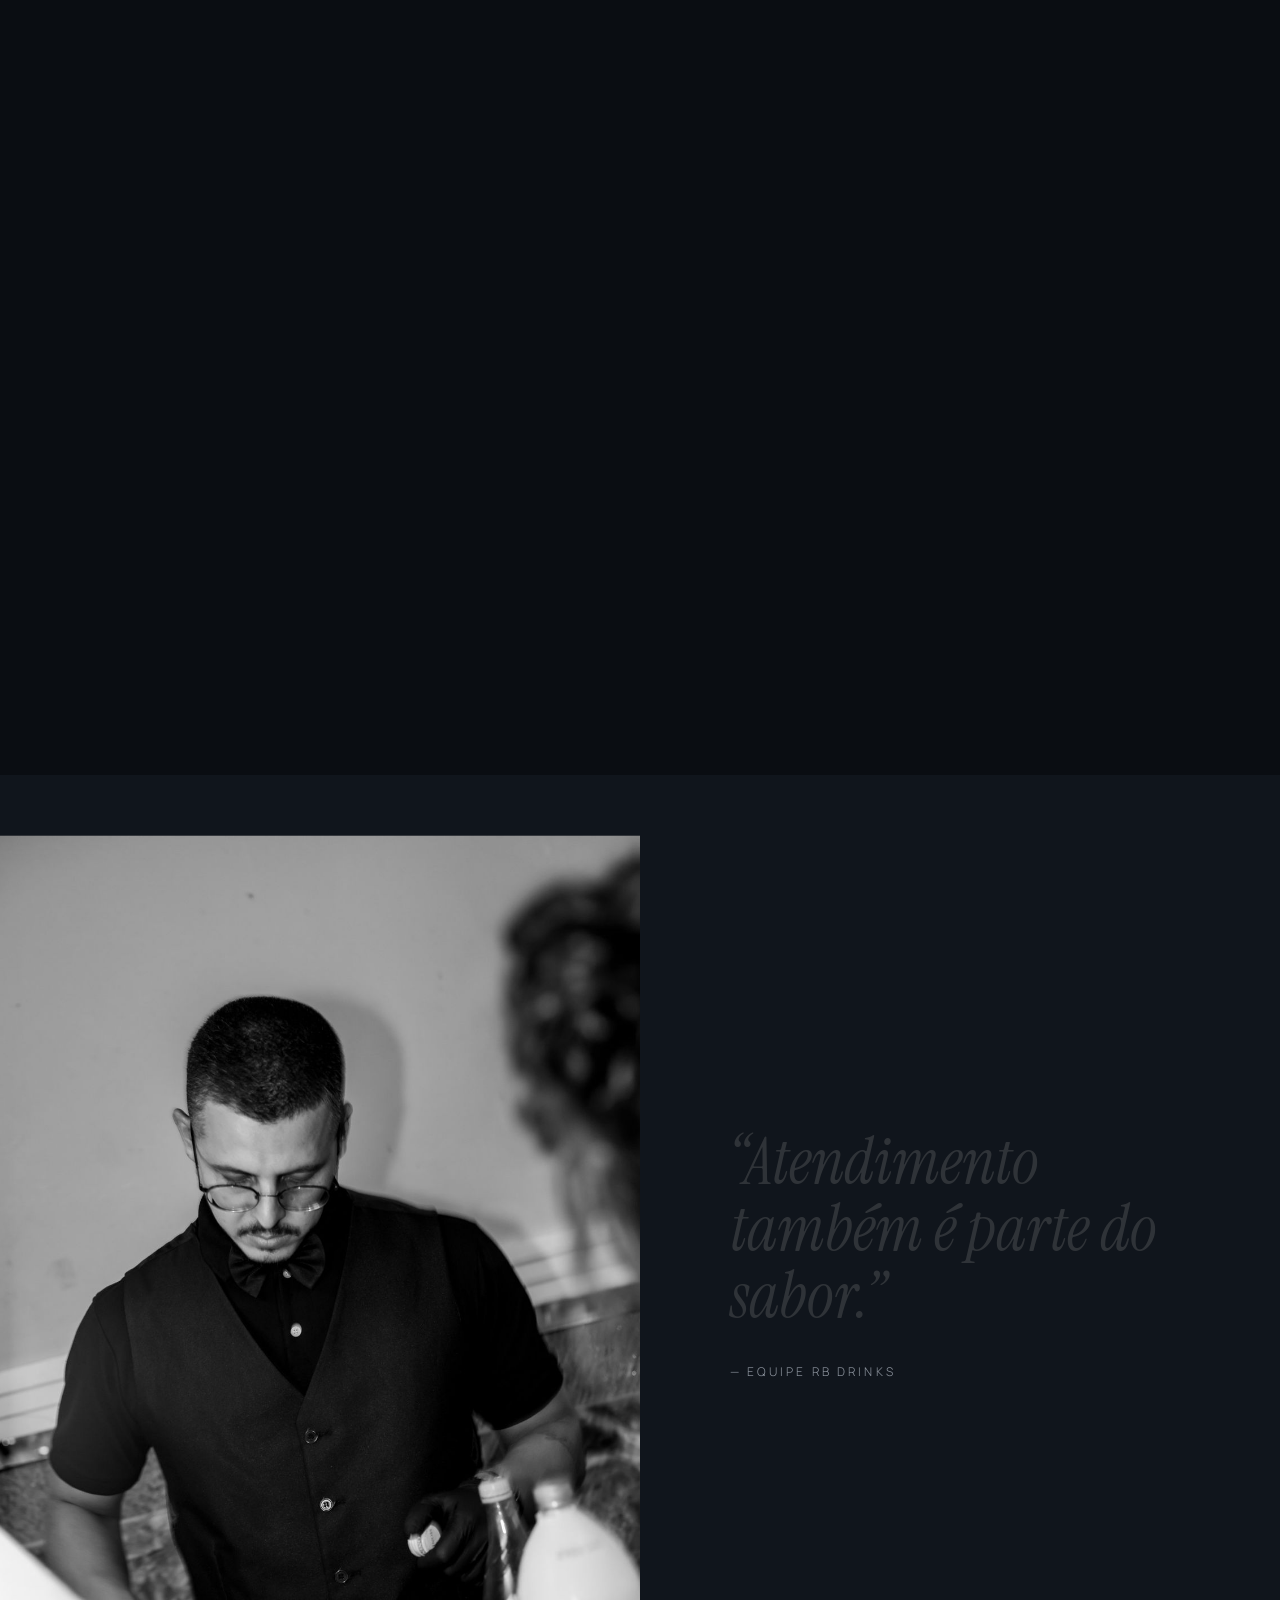
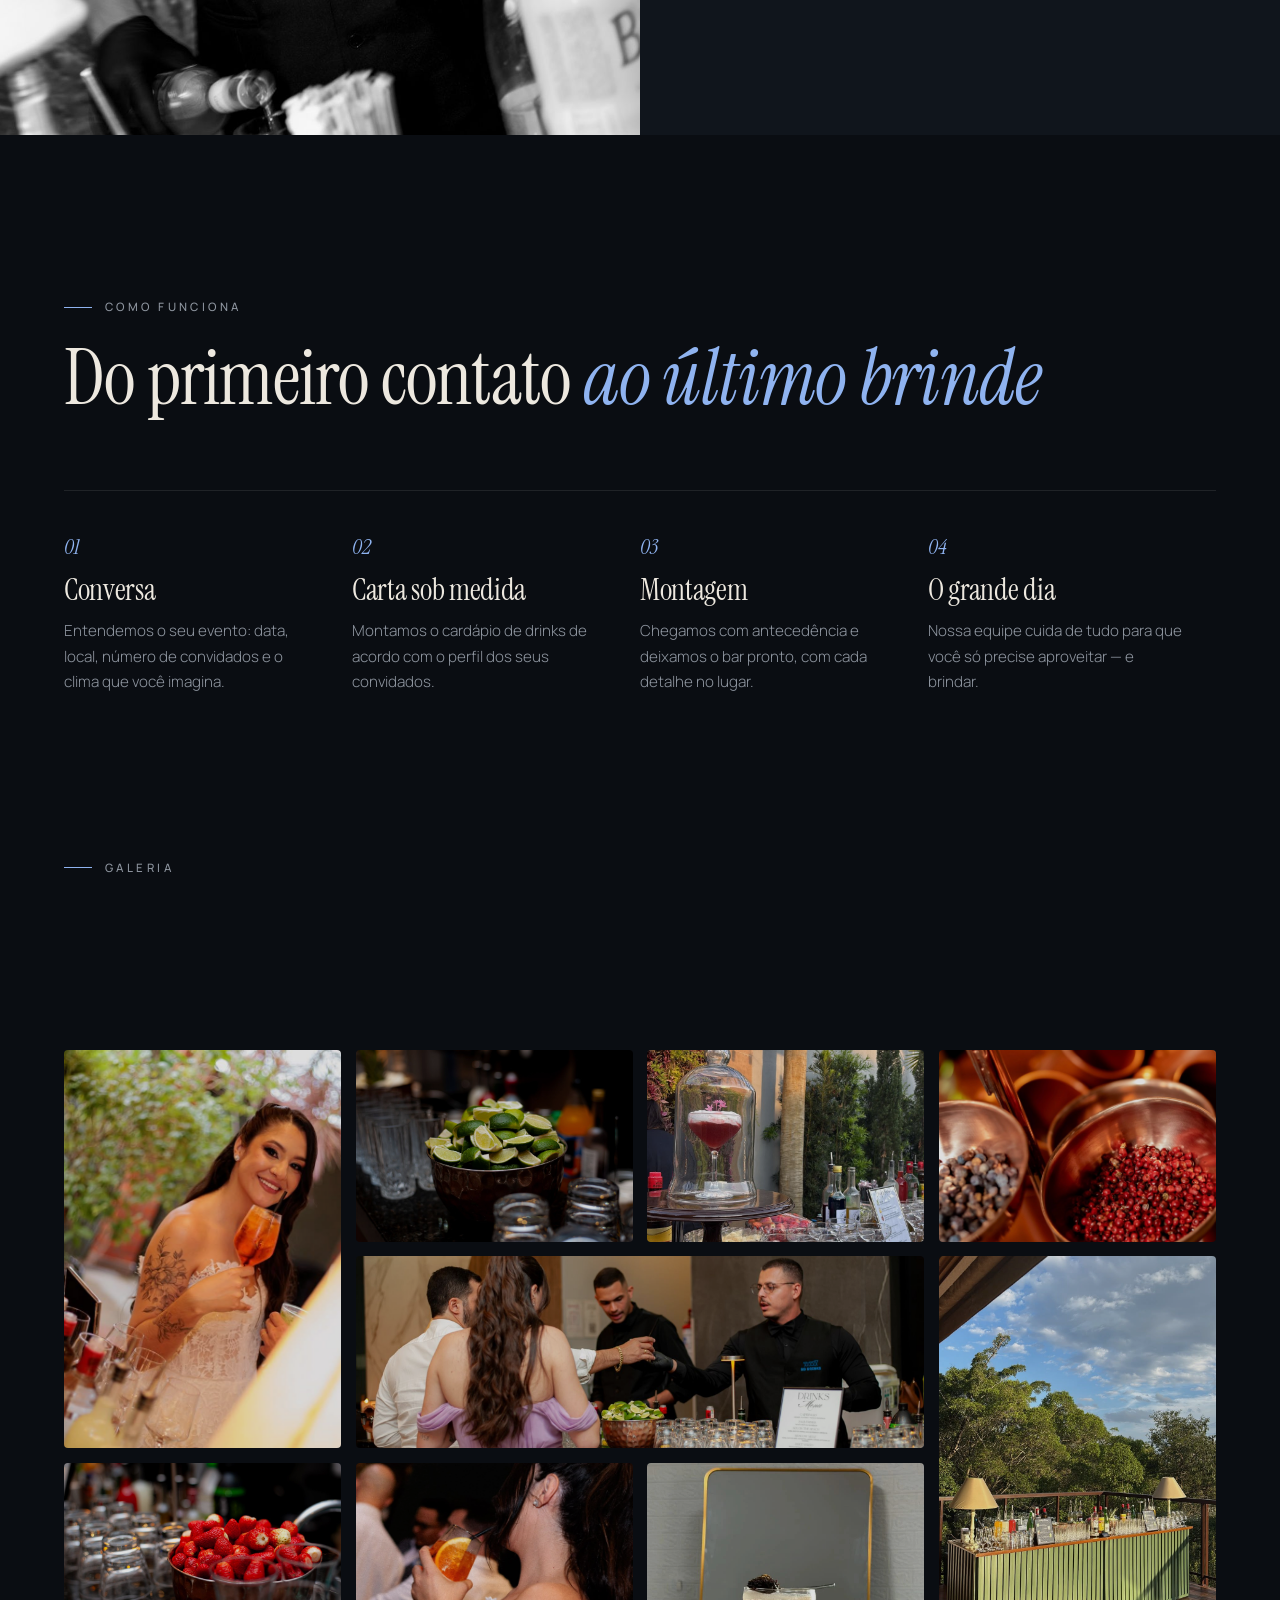
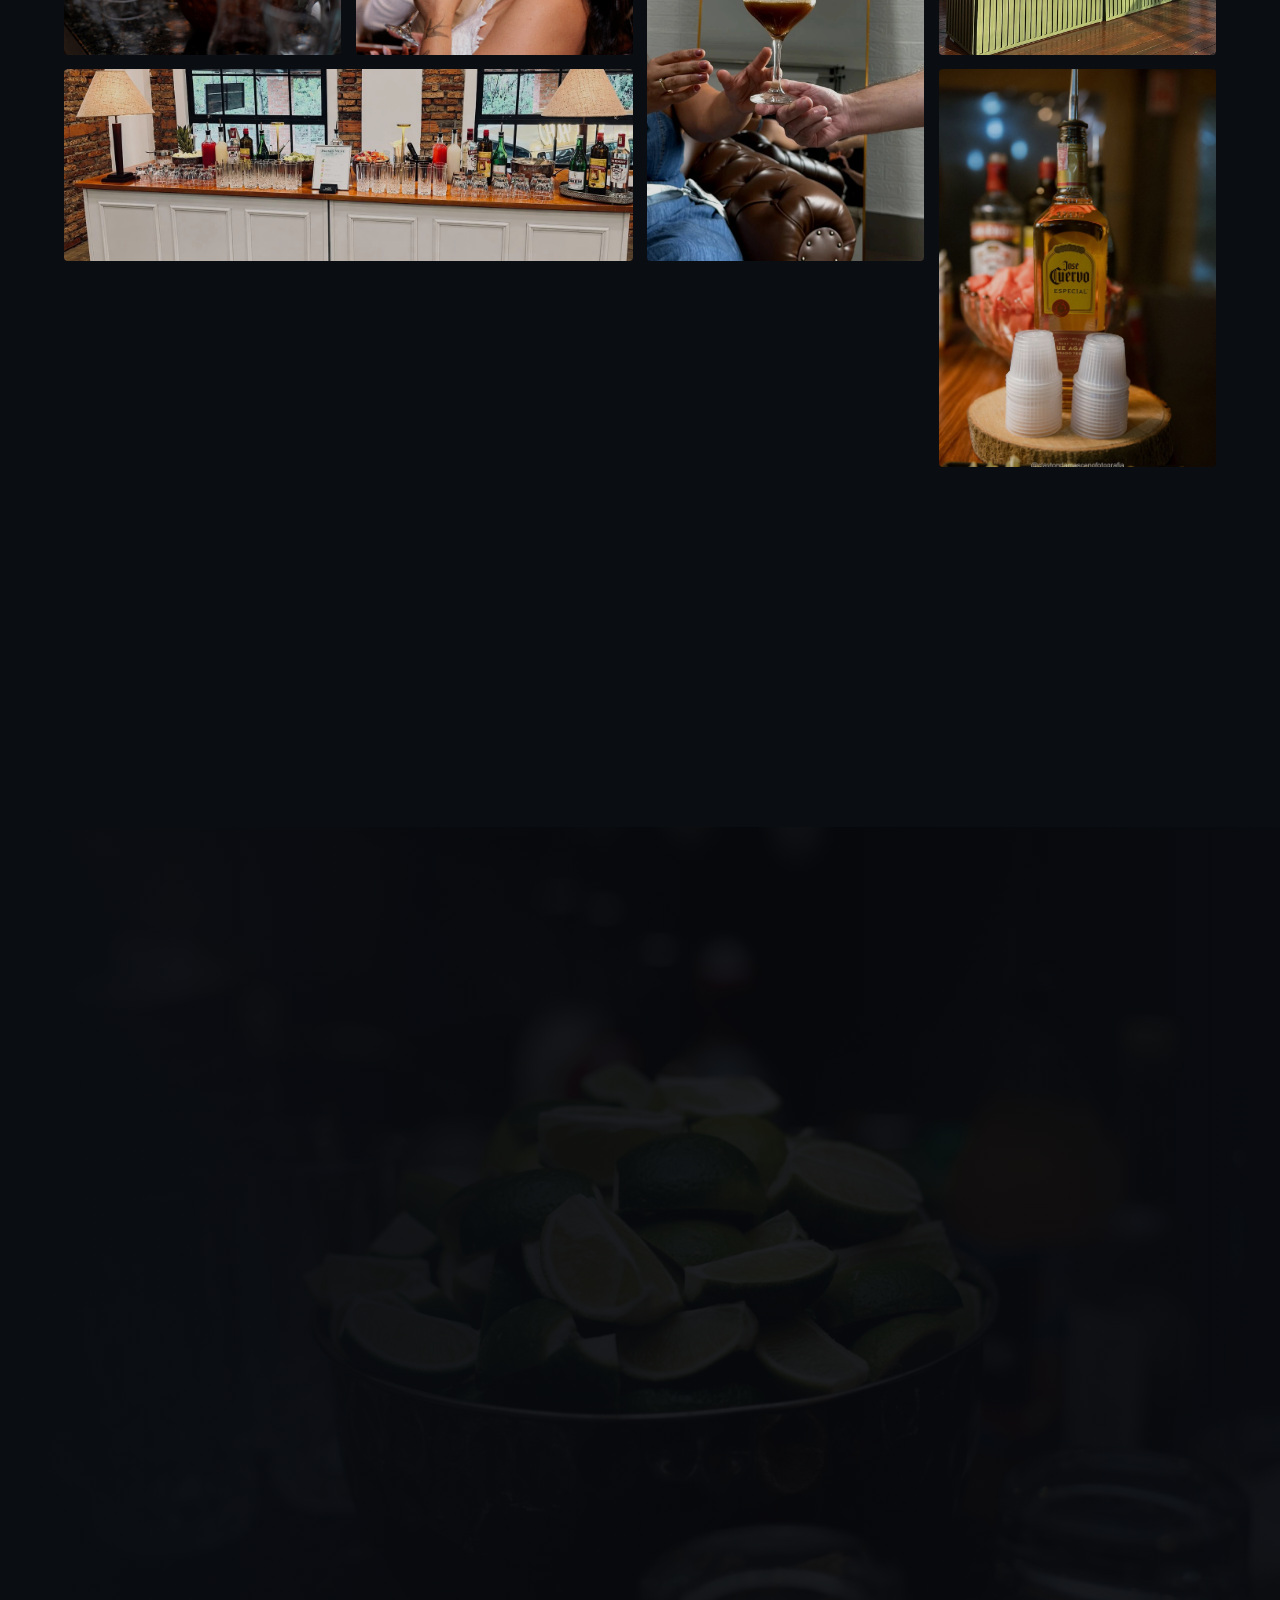
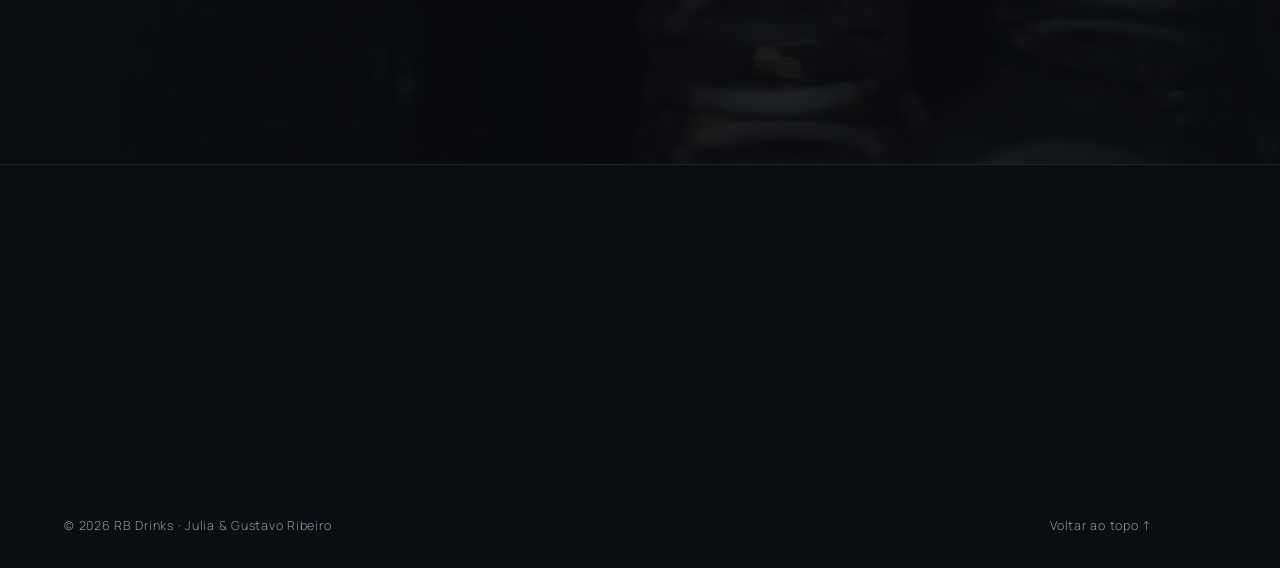
==== commit ec336540: "Contatos reais e fotos do Whisky Sour e Moscow Mule Co-Authored-By: Claude Opus 5.5 <noreply@anthrop" ====
--- a/escuro.html
+++ b/escuro.html
@@ -102,7 +102,7 @@
           <p>Autoral · à base de rum Malibu</p>
         </article>
         <article class="sig__card reveal">
-          <div class="sig__img"><img src="assets/img/bartender-sorriso.jpg" alt="Bartender da RB Drinks preparando um Whisky Sour" loading="lazy" /></div>
+          <div class="sig__img"><img src="assets/img/whisky-sour.jpg" alt="Whisky Sour em copo baixo com limão-siciliano" loading="lazy" /></div>
           <h3>Whisky Sour</h3>
           <p>Autoral · à base de whisky</p>
         </article>
@@ -136,7 +136,7 @@
           <h3>Sex on the Beach</h3>
           <p>Vodka, suco de laranja, suco de pêssego e groselha</p>
         </li>
-        <li class="menu__item reveal" data-img="assets/img/canecas.jpg">
+        <li class="menu__item reveal" data-img="assets/img/moscow-mule.jpg">
           <span class="menu__n">04</span>
           <h3>Moscow Mule</h3>
           <p>Vodka, limão, Schweppes, xarope e espuma artesanal de gengibre</p>
@@ -264,9 +264,9 @@
           <h2 class="reveal">Vamos criar <em>a sua memória?</em></h2>
           <p class="reveal">Conte um pouco sobre o seu evento e retornamos com uma proposta personalizada.</p>
           <ul class="contact__links reveal">
-            <li><a href="https://wa.me/5500000000000" target="_blank" rel="noopener" class="js-wa">WhatsApp <i>↗</i></a></li>
-            <li><a href="https://instagram.com/rbdrinks" target="_blank" rel="noopener">Instagram <i>↗</i></a></li>
-            <li><a href="mailto:contato@rbdrinks.com.br">E-mail <i>↗</i></a></li>
+            <li><a href="https://wa.me/5519971392122" target="_blank" rel="noopener" class="js-wa">WhatsApp <i>↗</i></a></li>
+            <li><a href="https://instagram.com/rbdrinksbar" target="_blank" rel="noopener">Instagram <i>↗</i></a></li>
+            <li><a href="mailto:rbdrinksbar@gmail.com">E-mail <i>↗</i></a></li>
           </ul>
         </div>
         <form class="form reveal" id="contactForm">
@@ -314,7 +314,7 @@
     <span class="lightbox__count" id="lbCount"></span>
   </div>
 
-  <a href="https://wa.me/5500000000000" class="wa-float js-wa" target="_blank" rel="noopener" aria-label="Fale no WhatsApp">
+  <a href="https://wa.me/5519971392122" class="wa-float js-wa" target="_blank" rel="noopener" aria-label="Fale no WhatsApp">
     <svg viewBox="0 0 24 24" width="24" height="24" fill="currentColor"><path d="M17.5 14.4c-.3-.1-1.7-.8-2-.9-.3-.1-.5-.1-.7.1-.2.3-.8.9-.9 1.1-.2.2-.3.2-.6.1-.3-.1-1.2-.5-2.3-1.4-.9-.8-1.4-1.7-1.6-2-.2-.3 0-.5.1-.6l.4-.5c.1-.2.2-.3.3-.5.1-.2 0-.4 0-.5l-.9-2.2c-.2-.6-.5-.5-.7-.5h-.6c-.2 0-.5.1-.8.4-.3.3-1 1-1 2.4s1 2.8 1.2 3c.1.2 2 3.1 4.9 4.3 2.4.9 2.9.8 3.4.7.5-.1 1.7-.7 2-1.4.2-.7.2-1.3.2-1.4-.1-.1-.3-.2-.6-.3zM12 21.8c-1.8 0-3.5-.5-5-1.4l-.4-.2-3.7 1 1-3.6-.2-.4C2.7 15.6 2.2 13.8 2.2 12 2.2 6.6 6.6 2.2 12 2.2c2.6 0 5.1 1 6.9 2.9 1.8 1.8 2.9 4.3 2.9 6.9 0 5.4-4.4 9.8-9.8 9.8zM20.5 3.5C18.2 1.2 15.2 0 12 0 5.4 0 0 5.4 0 12c0 2.1.6 4.2 1.6 6L0 24l6.2-1.6c1.8 1 3.8 1.5 5.8 1.5 6.6 0 12-5.4 12-12 0-3.2-1.2-6.2-3.5-8.4z"/></svg>
   </a>
 
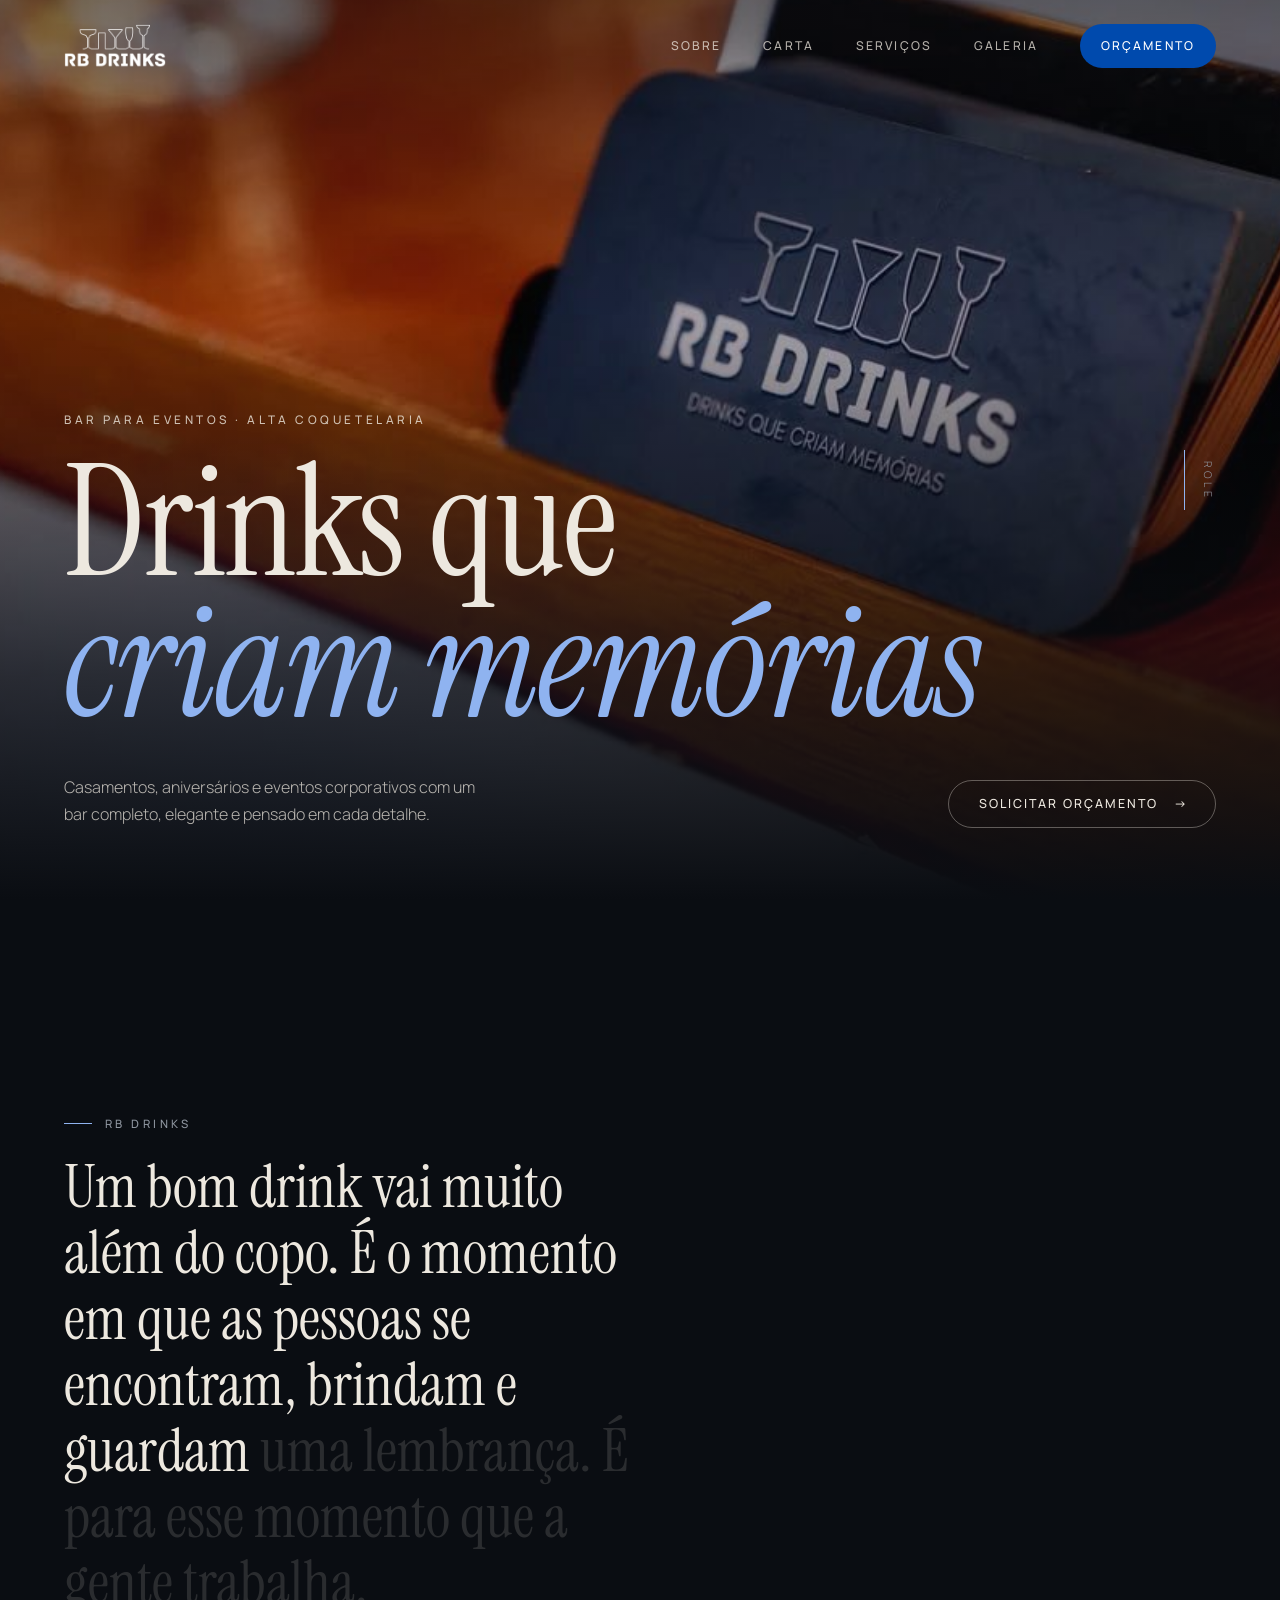
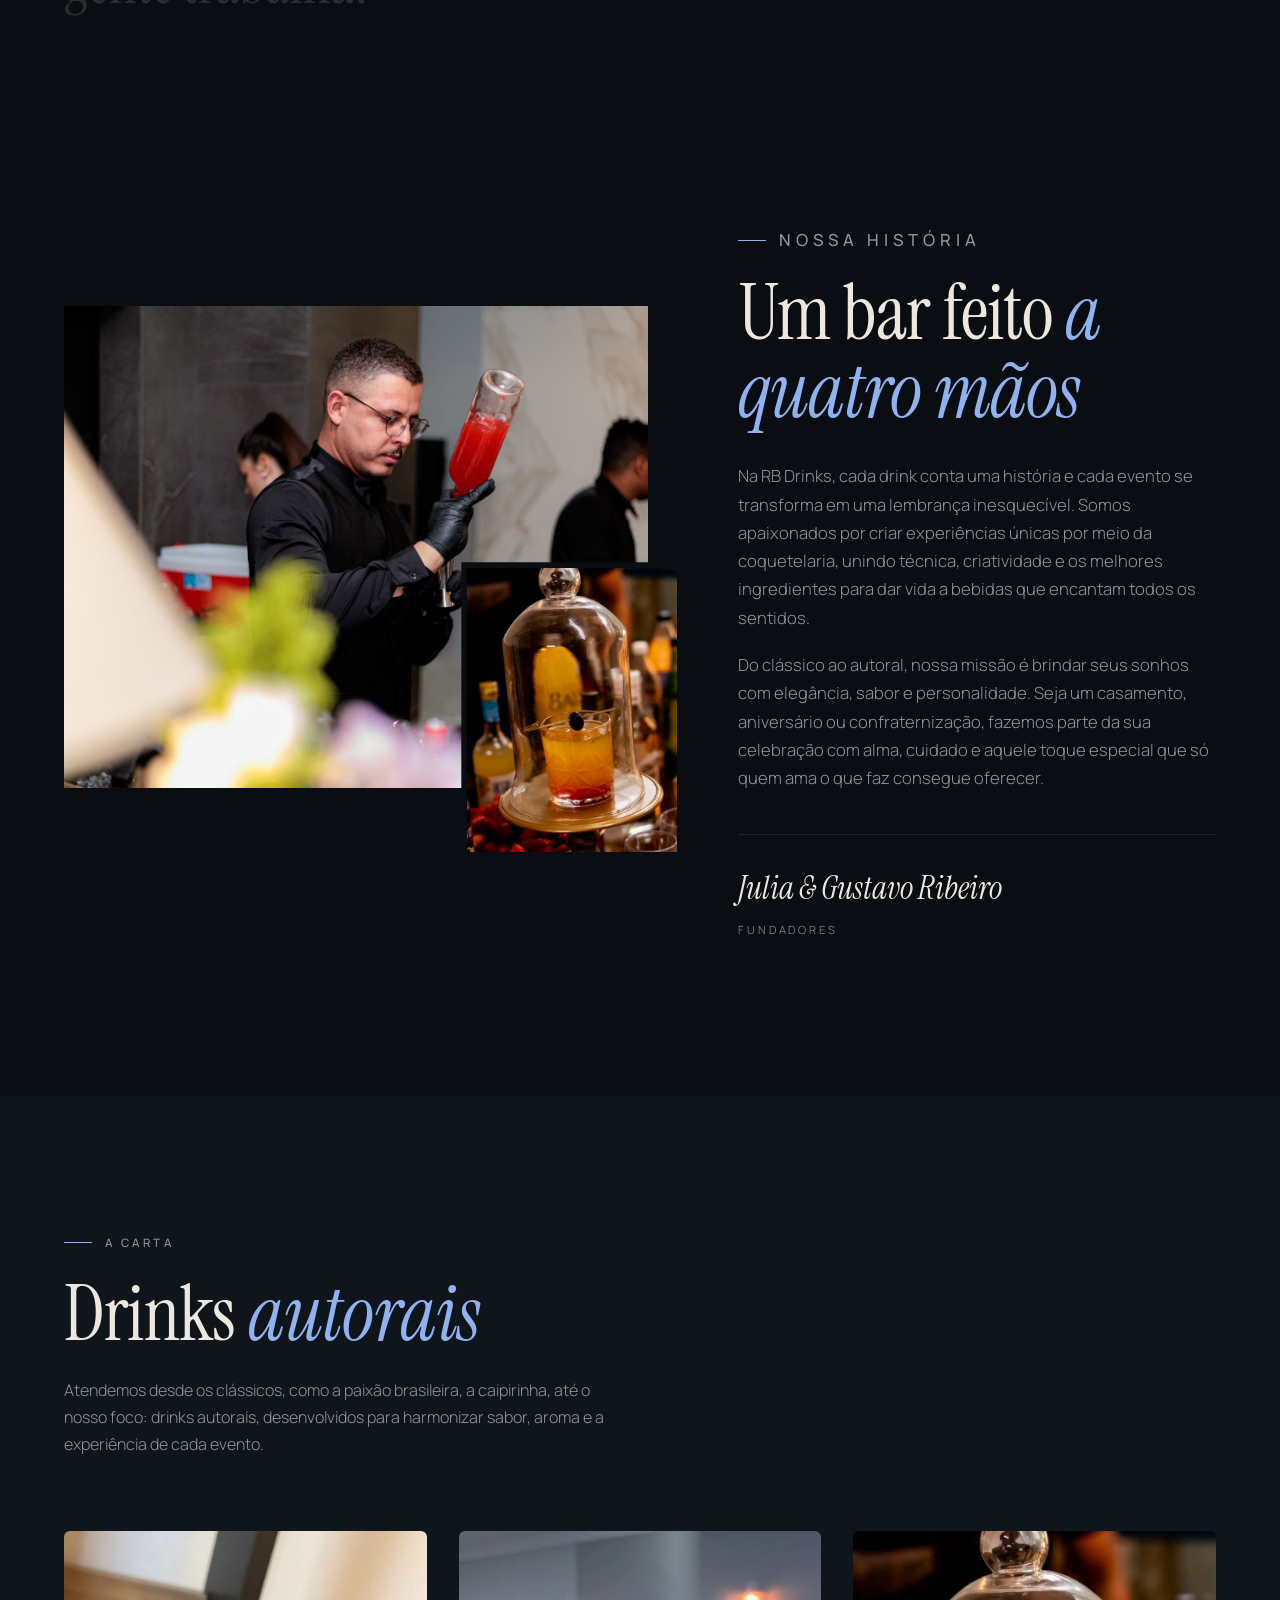
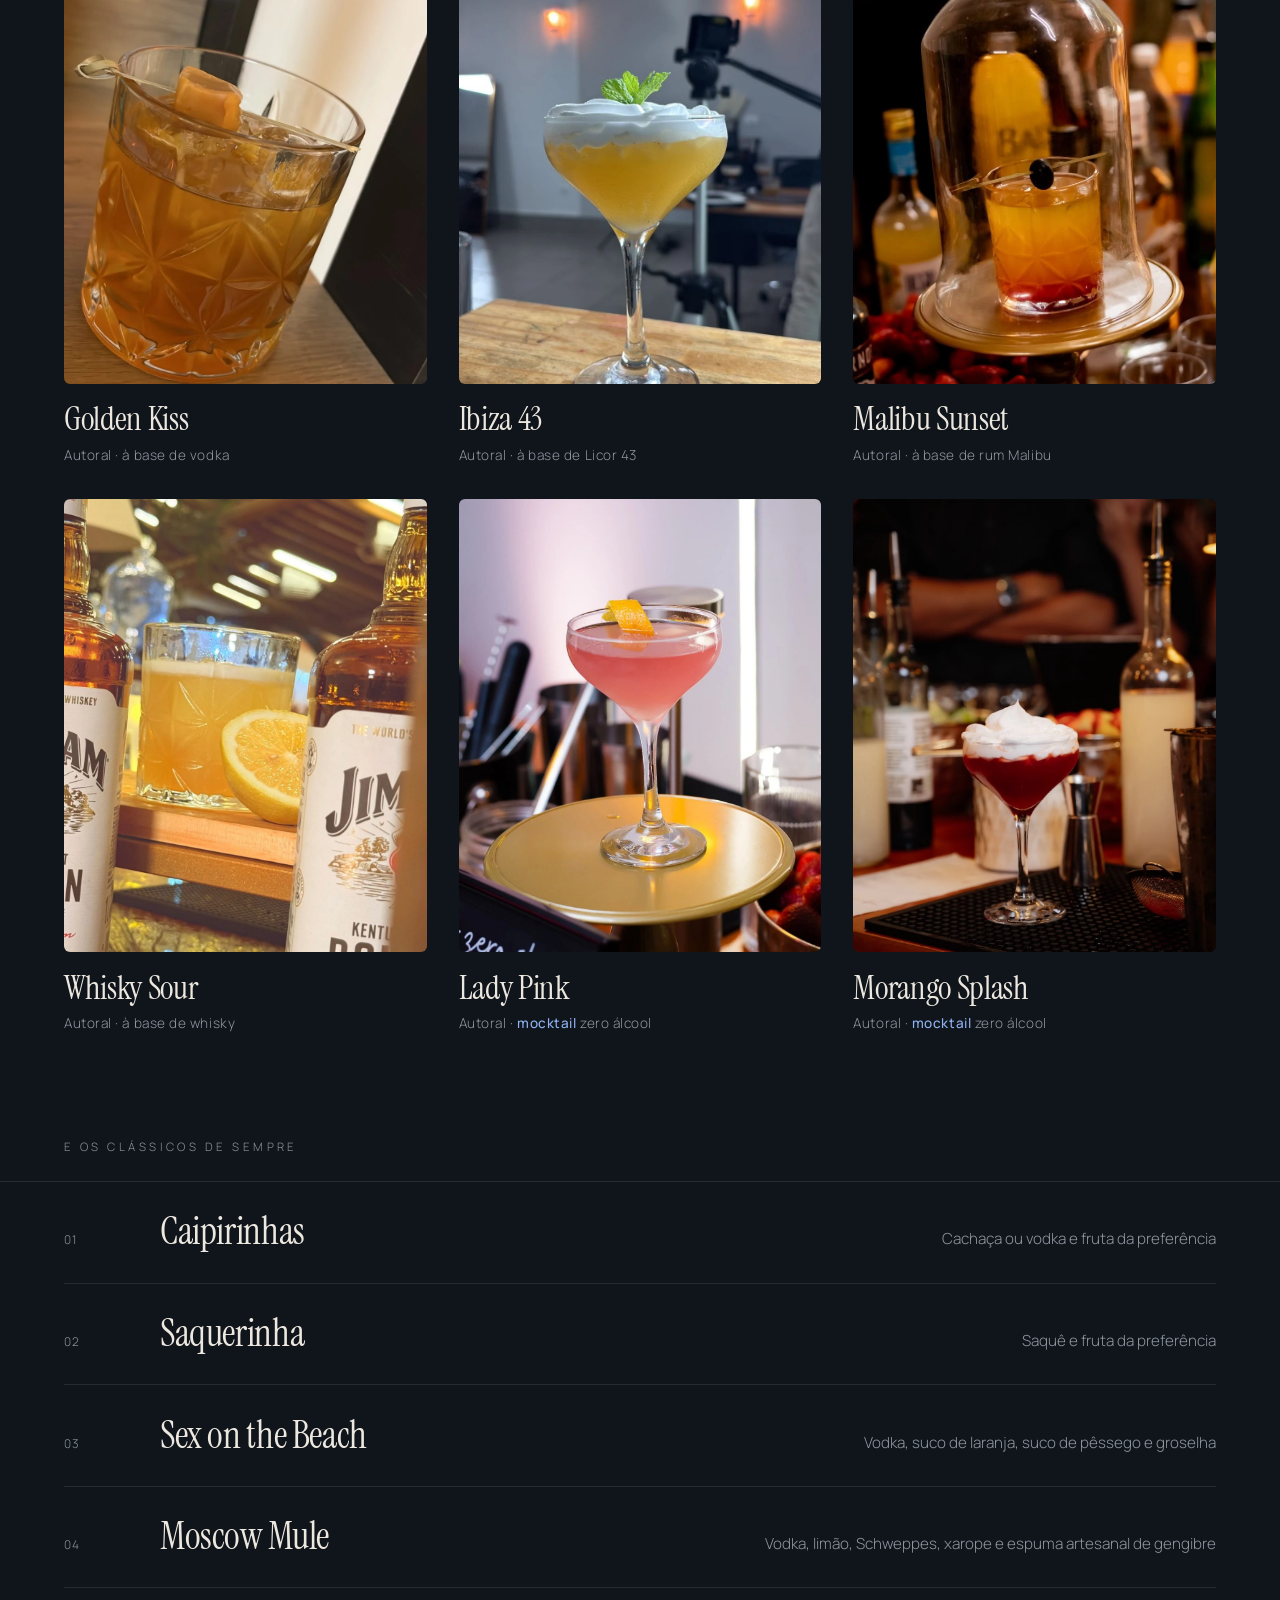
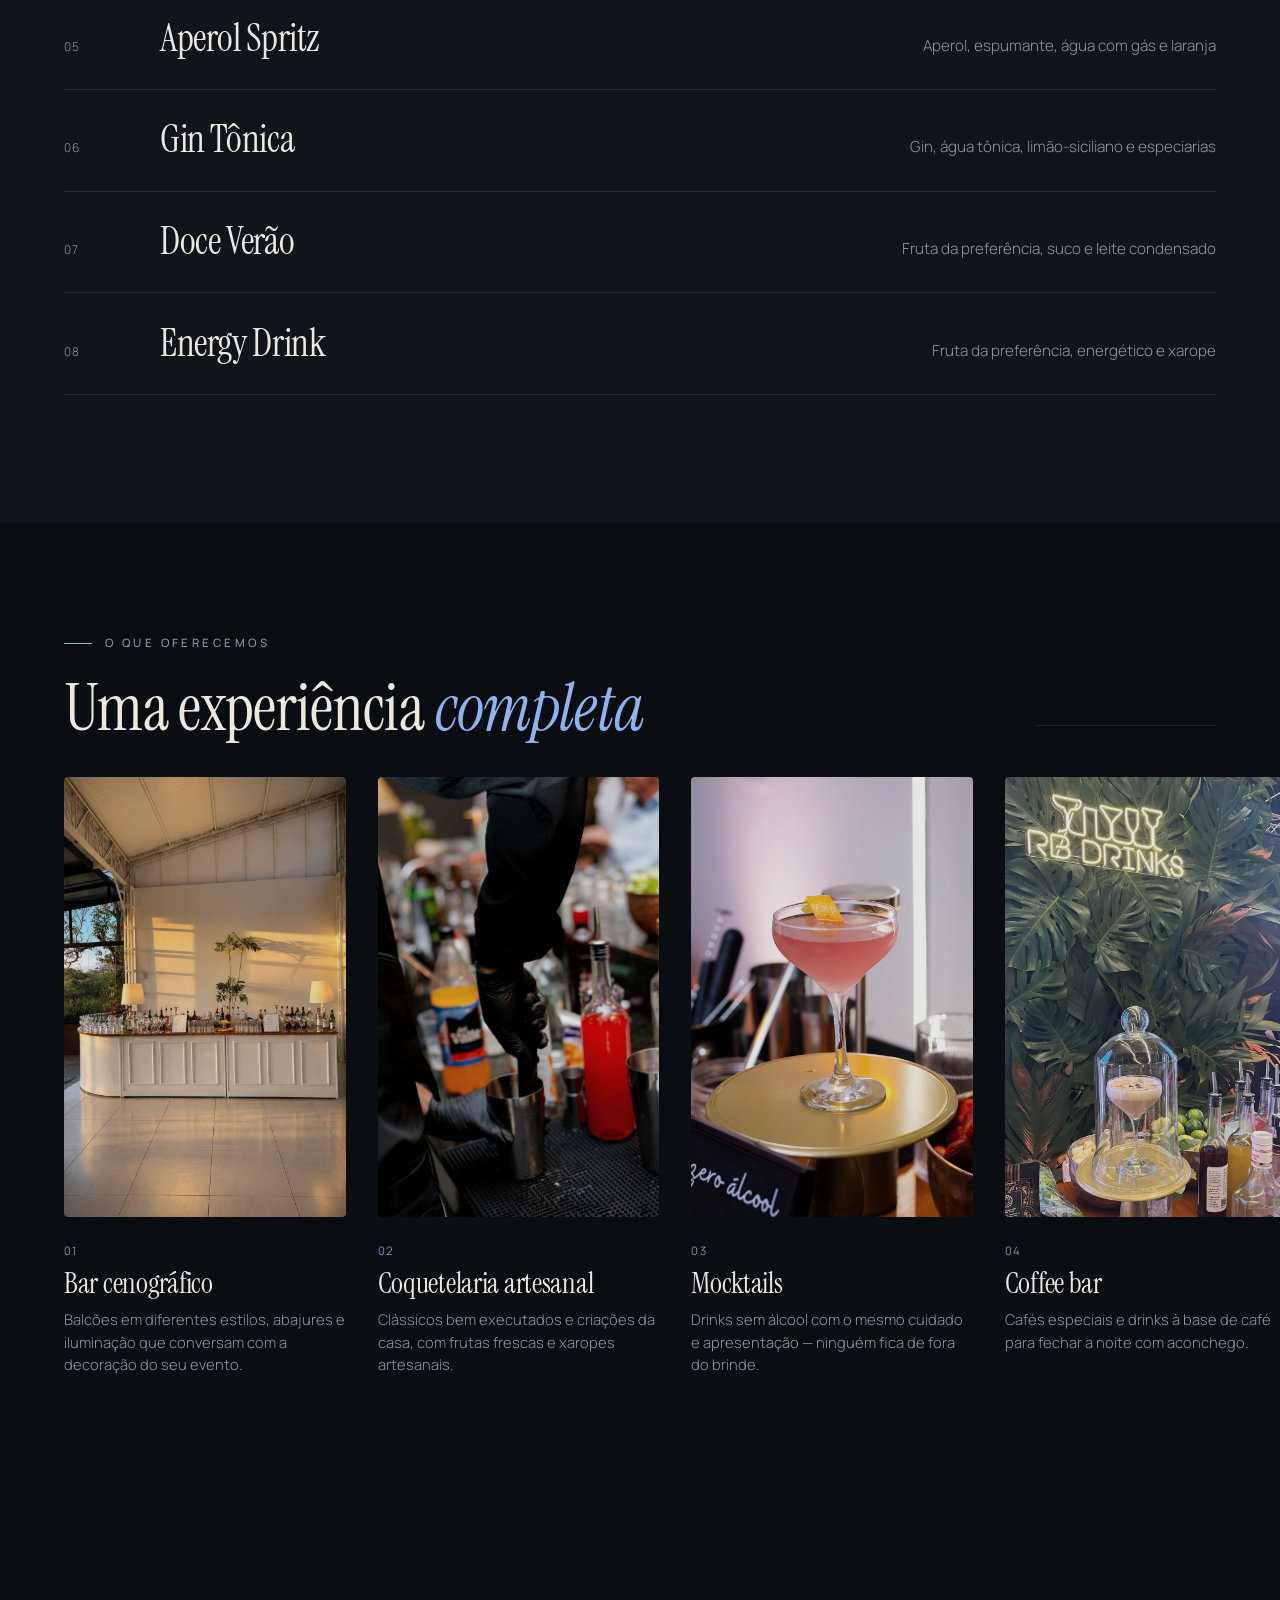
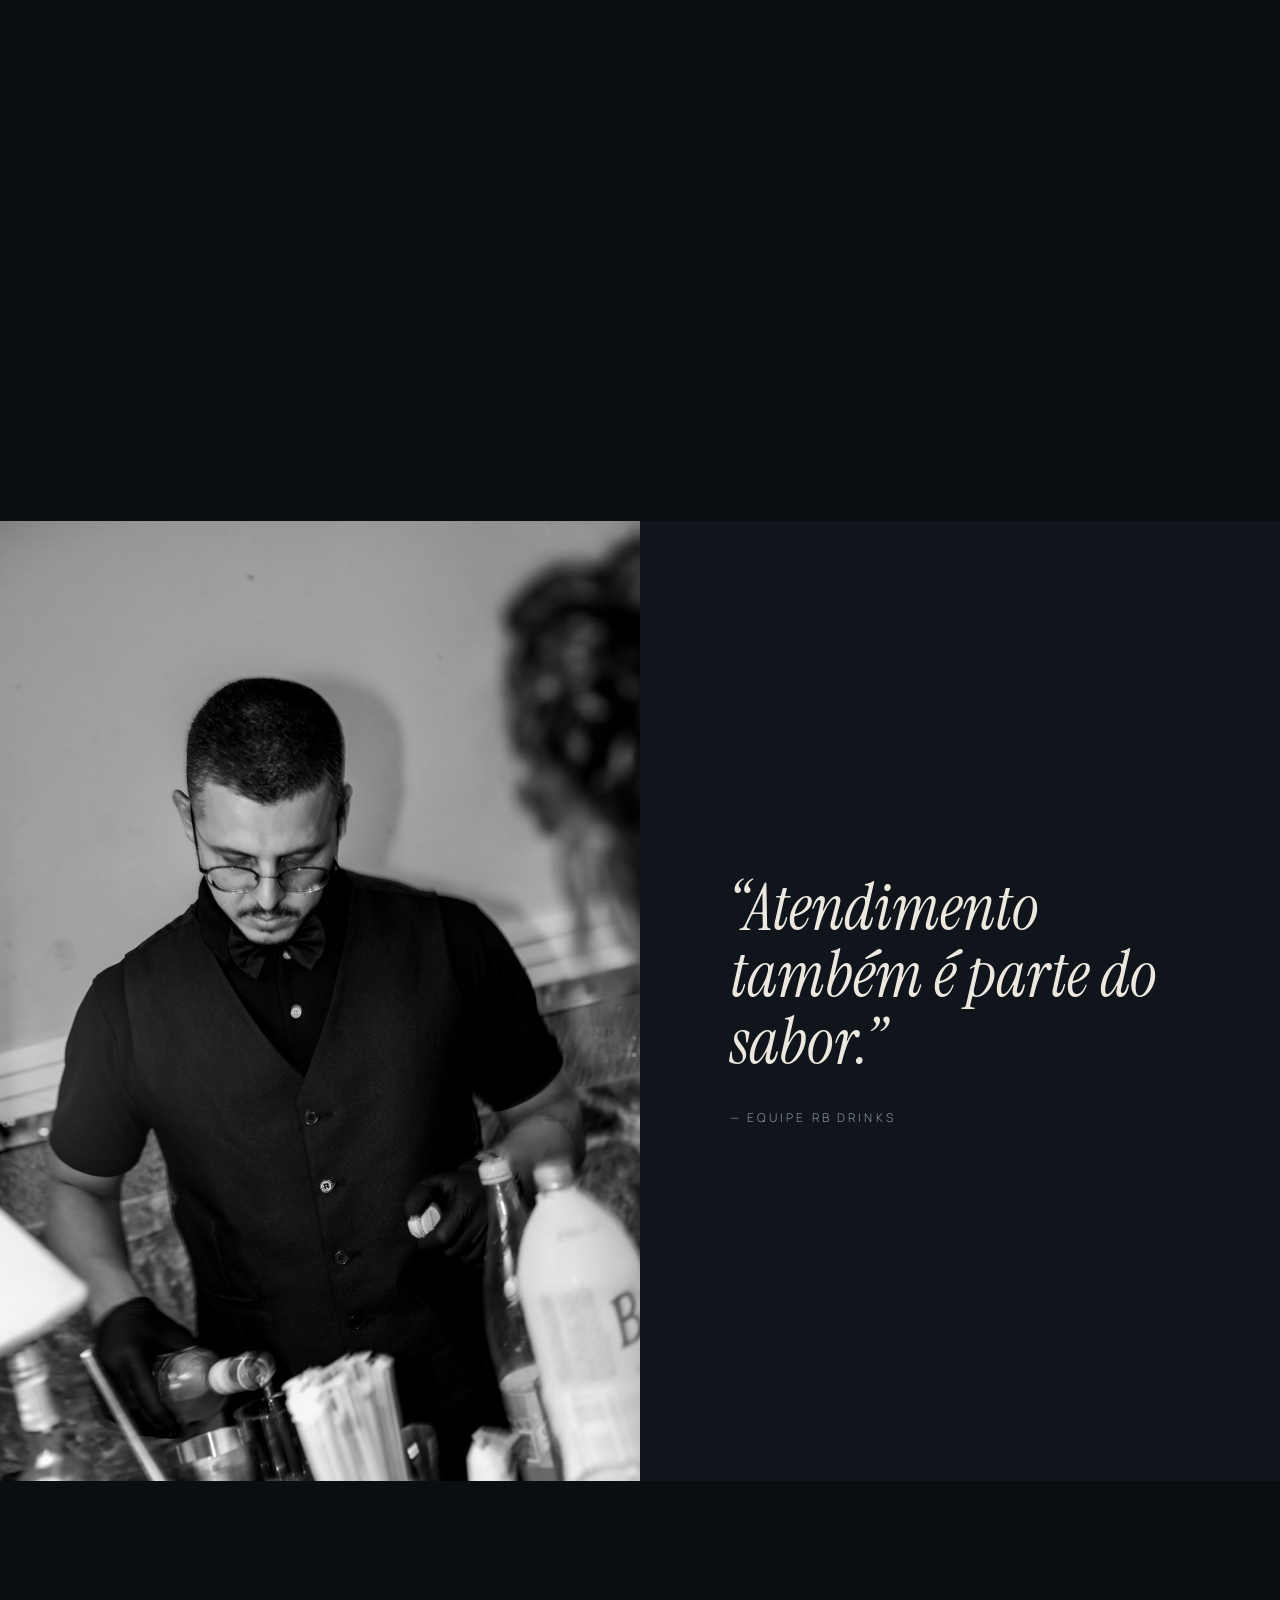
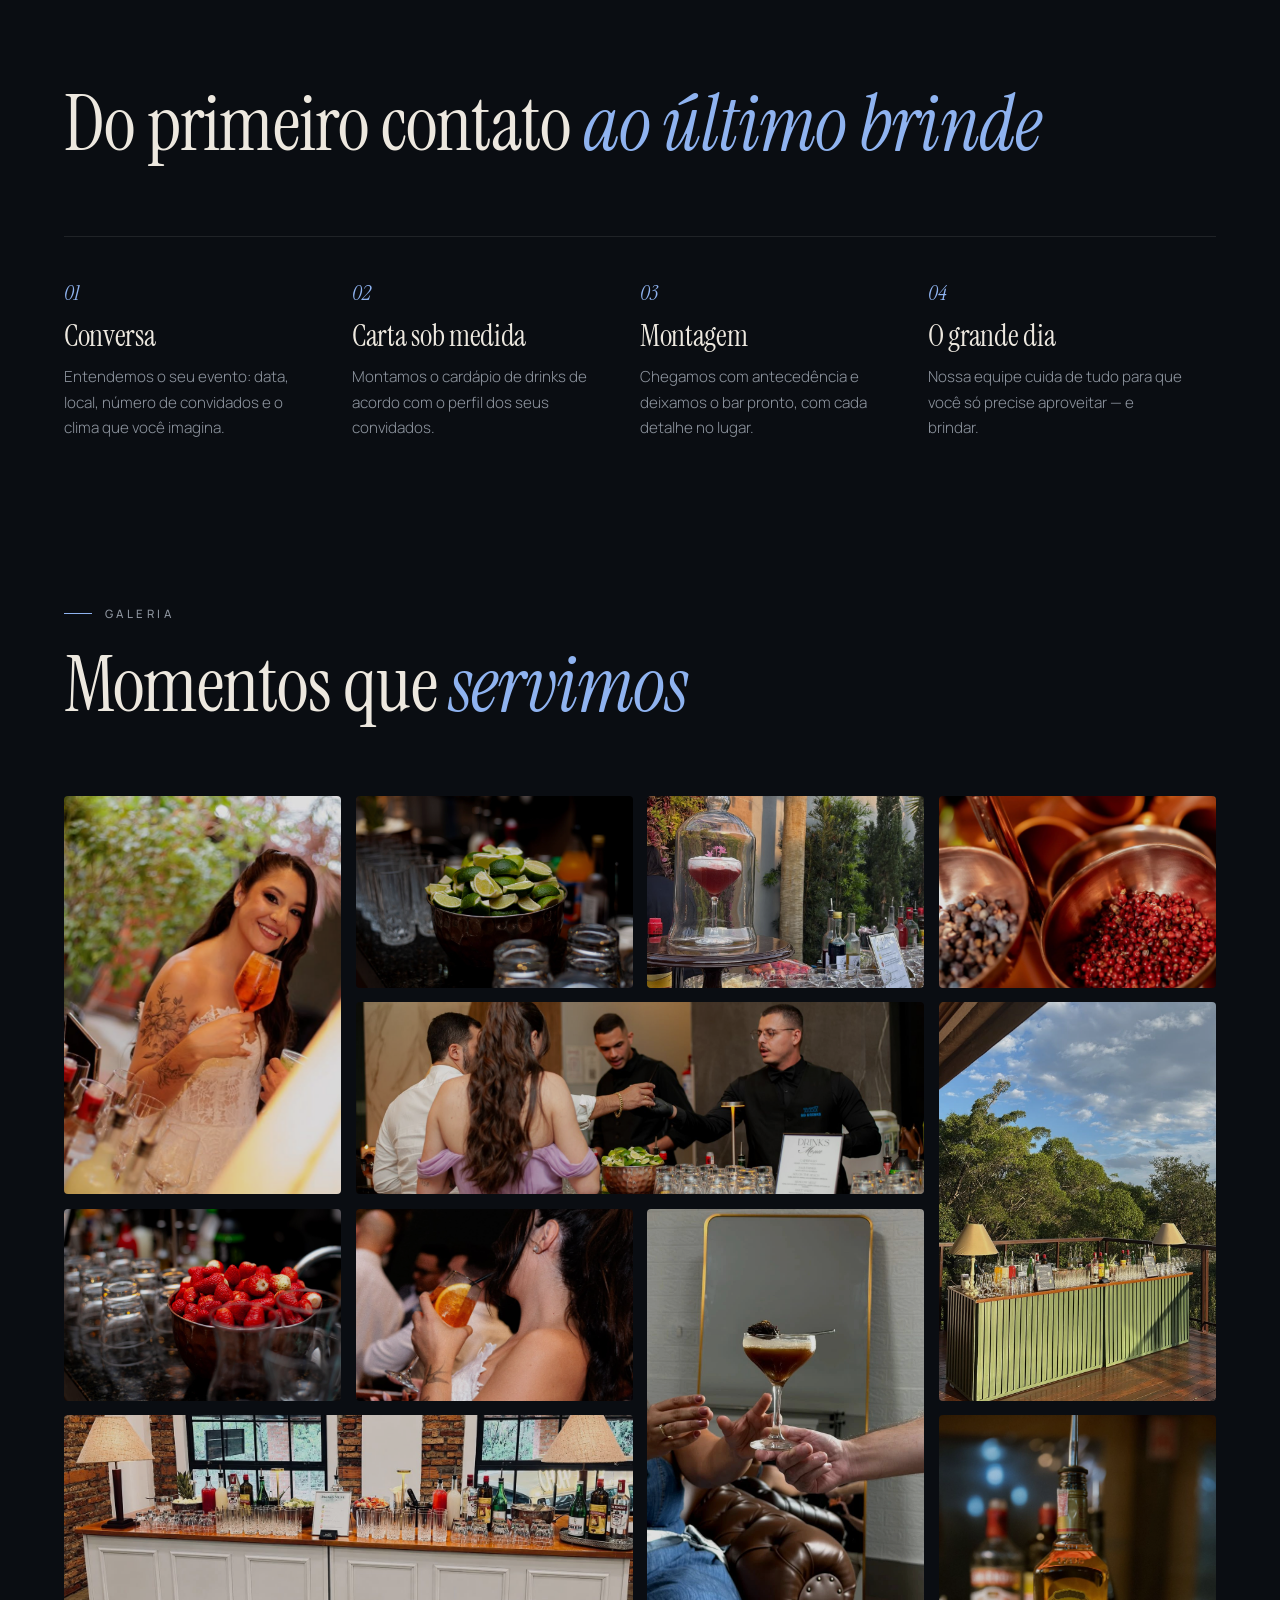
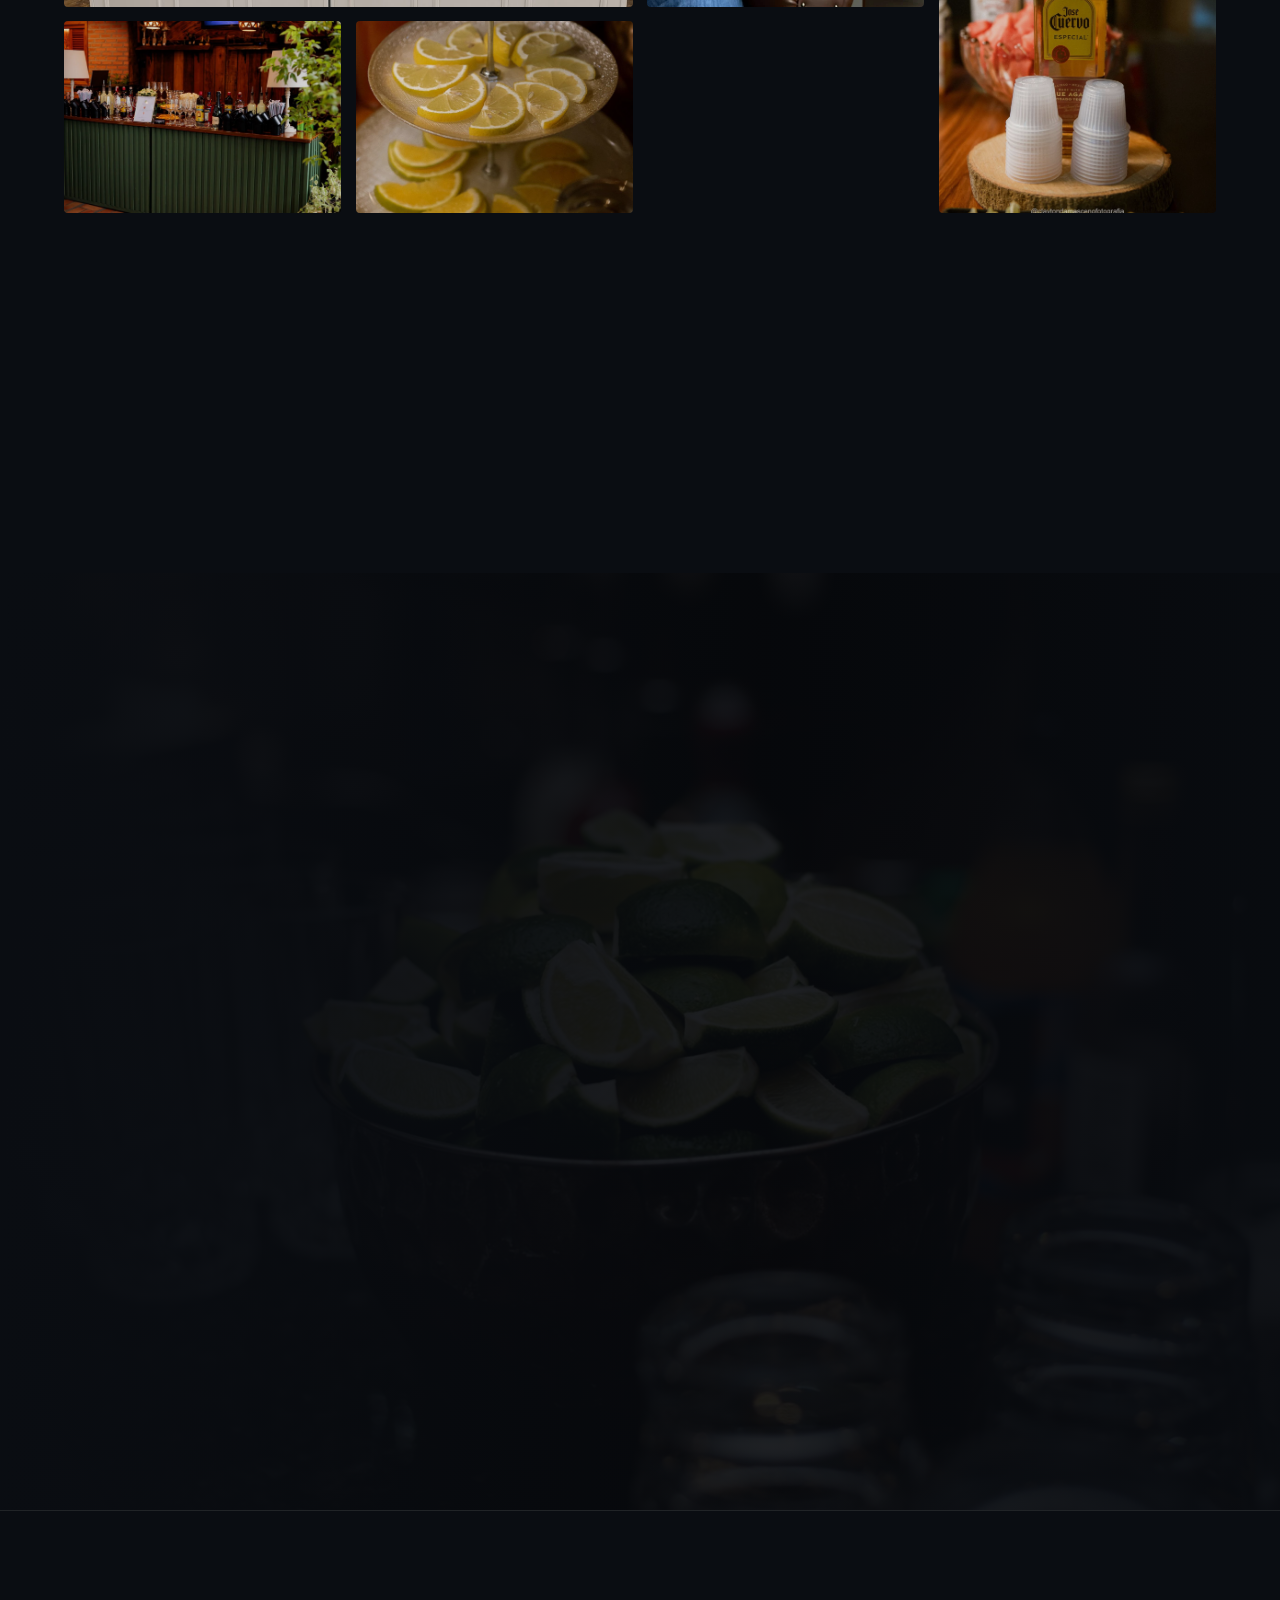
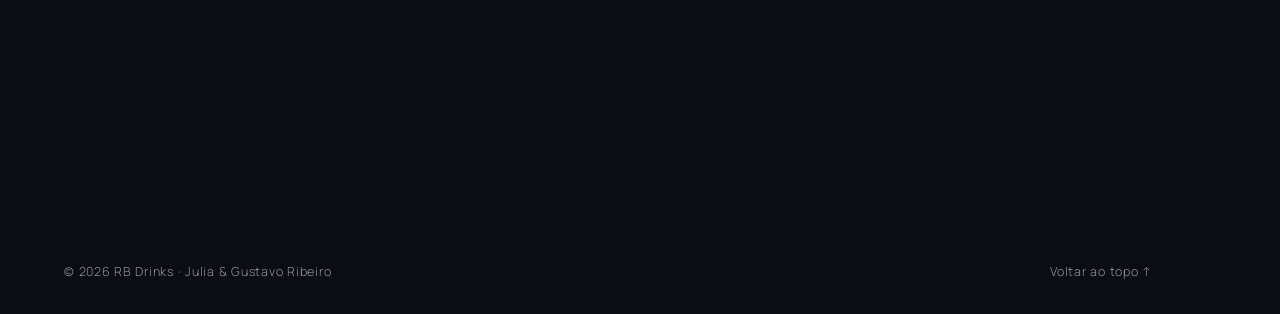
==== commit 58c76133: "Capa com o cartão RB Drinks, enquadrada para mostrar o logo Co-Authored-By: Claude Opus 5.5 <noreply" ====
--- a/escuro.html
+++ b/escuro.html
@@ -38,7 +38,7 @@
   <main>
     <!-- HERO -->
     <section class="hero" id="topo">
-      <div class="hero__bg"><img src="assets/img/bar-frontal.jpg" alt="Bar RB Drinks iluminado com lâmpadas pendentes" /></div>
+      <div class="hero__bg"><img src="assets/img/cartao-rb.jpg" alt="Cartão da RB Drinks no balcão do bar" class="hero__img--cartao" /></div>
       <div class="hero__content">
         <p class="hero__kicker"><span class="line"><span>Bar para eventos · Alta coquetelaria</span></span></p>
         <h1 class="hero__title">
--- a/escuro.css
+++ b/escuro.css
@@ -117,6 +117,11 @@
     radial-gradient(80% 60% at 20% 90%, rgba(0,74,173,.25), transparent 70%);
 }
 body.is-ready .hero__bg img { transform: scale(1.02); }
+/* capa com o cartão: foto ampliada e deslocada para o logo ficar em cima, à direita do título */
+.hero__bg img.hero__img--cartao { position: absolute; max-width: none; width: 150%; height: 150%; left: -10%; top: -44%; object-position: 50% 50%; }
+@media (max-width: 860px) {
+  .hero__bg img.hero__img--cartao { width: 100%; height: 150%; left: 0; top: -49%; object-position: 50% 50%; }
+}
 .hero__content { position: relative; width: 100%; padding: 0 var(--pad) clamp(3rem, 8vh, 6rem); }
 .hero__kicker { font-size: .74rem; letter-spacing: .3em; text-transform: uppercase; color: rgba(237,232,223,.8); margin-bottom: 1.4rem; font-weight: 500; }
 .hero__title { font-size: clamp(3.6rem, 12vw, 11rem); line-height: .92; }
@@ -200,13 +205,13 @@
 .hs__track { display: flex; gap: 2rem; padding: 0 var(--pad); width: max-content; will-change: transform; }
 .hs__sticky { gap: 2.2rem; padding-top: 4rem; }
 .hs__head h2 { font-size: clamp(2.2rem, 3vw + 3vh, 4.6rem); }
-.hs__card { width: clamp(240px, 36vh, 420px); flex-shrink: 0; }
-.hs__img { aspect-ratio: 4/4.6; overflow: hidden; border-radius: 4px; margin-bottom: 1.4rem; }
+.hs__card { width: clamp(260px, 22vw, 380px); flex-shrink: 0; }
+.hs__img { height: clamp(150px, calc(100vh - 28rem), 440px); overflow: hidden; border-radius: 4px; margin-bottom: 1.2rem; }
 .hs__img img { width: 100%; height: 100%; object-fit: cover; transition: transform 1.2s var(--ease), filter .8s; filter: saturate(.85) brightness(.9); }
 .hs__card:hover .hs__img img { transform: scale(1.06); filter: none; }
 .hs__card span { font-size: .72rem; color: var(--accent); letter-spacing: .12em; }
-.hs__card h3 { font-size: 2rem; margin: .3rem 0 .6rem; }
-.hs__card p { color: var(--muted); font-size: .95rem; max-width: 32ch; }
+.hs__card h3 { font-size: clamp(1.5rem, 1rem + 1vw, 2rem); line-height: 1.1; margin: .3rem 0 .5rem; }
+.hs__card p { color: var(--muted); font-size: .92rem; line-height: 1.55; }
 
 /* ---------- Citação ---------- */
 .quote { display: grid; grid-template-columns: 1fr 1fr; min-height: 90vh; align-items: center; background: var(--bg-2); }
@@ -331,6 +336,7 @@
   .hs__track { width: auto; overflow-x: auto; scroll-snap-type: x mandatory; padding-bottom: 1rem; transform: none !important; scrollbar-width: none; }
   .hs__track::-webkit-scrollbar { display: none; }
   .hs__card { width: 78vw; scroll-snap-align: center; }
+  .hs__img { height: auto; aspect-ratio: 4/4.6; }
   .hs { height: auto !important; }
 }
 @media (max-width: 560px) {
